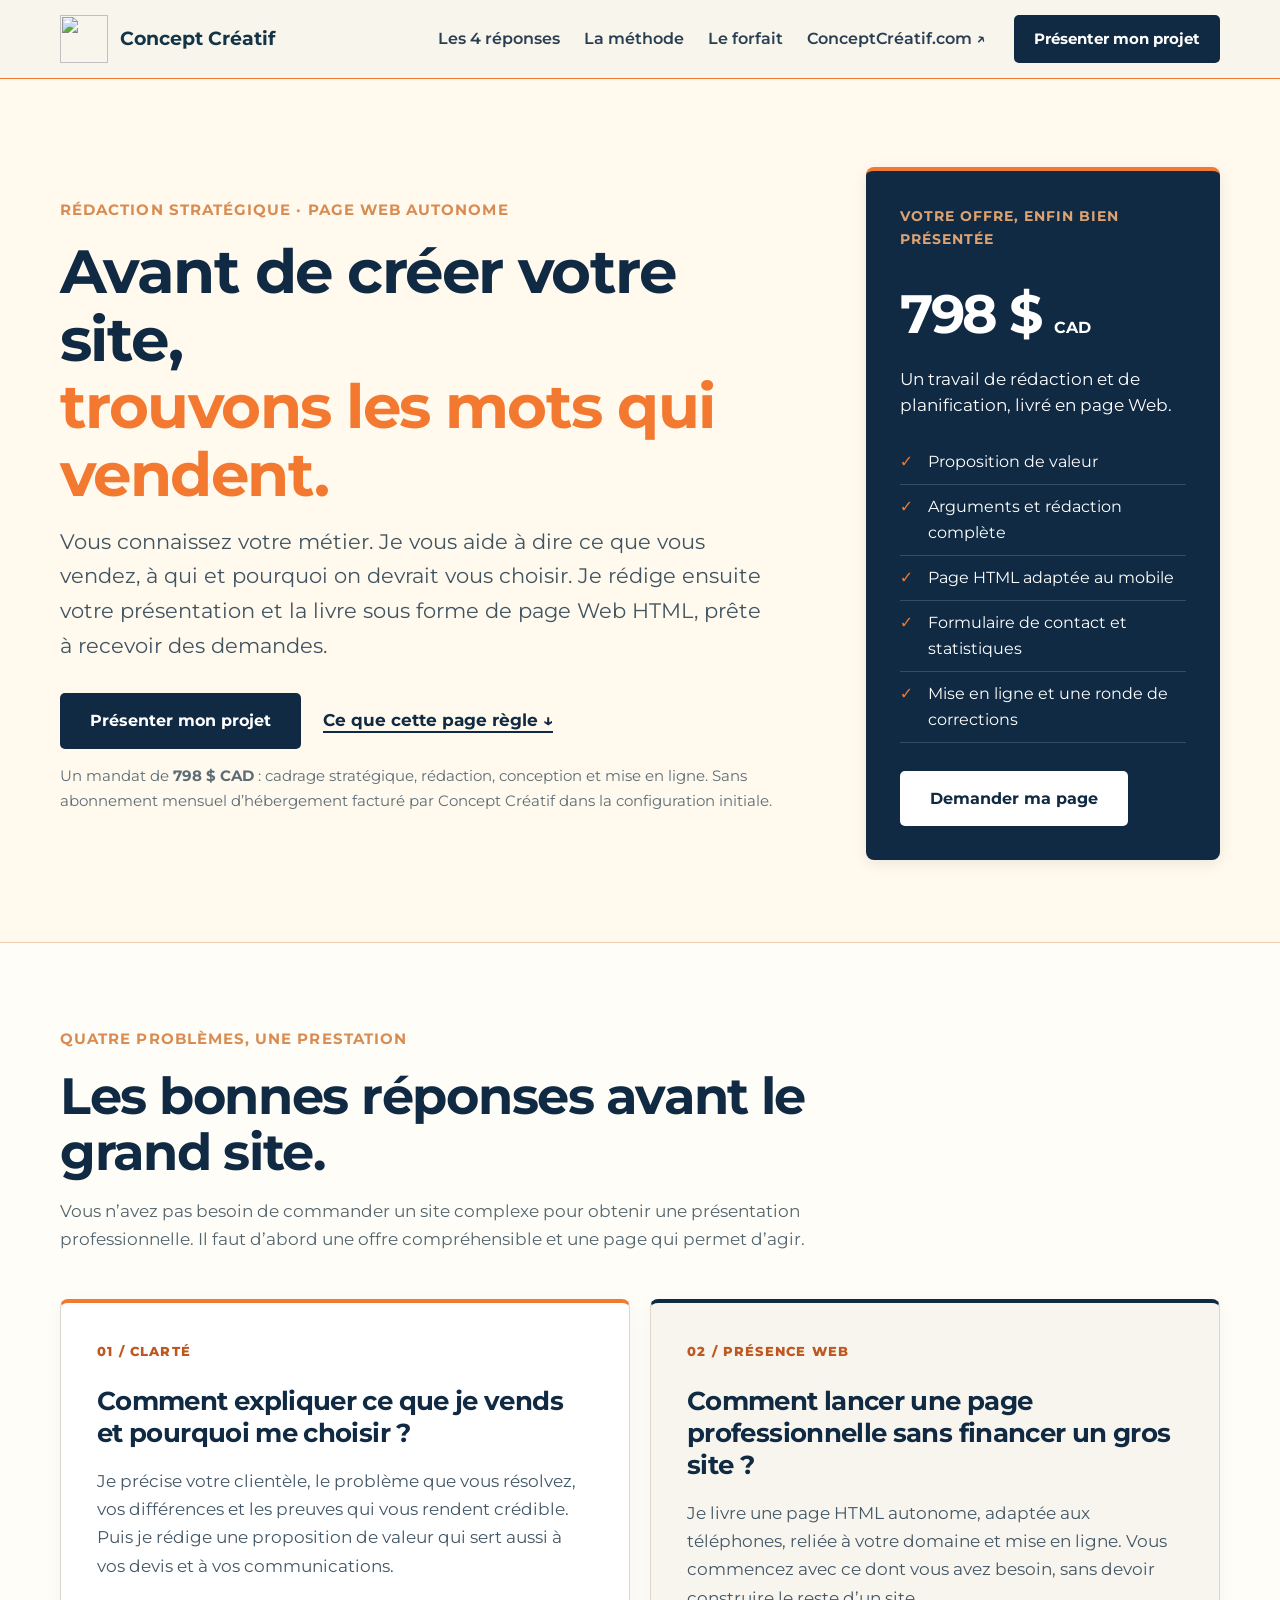
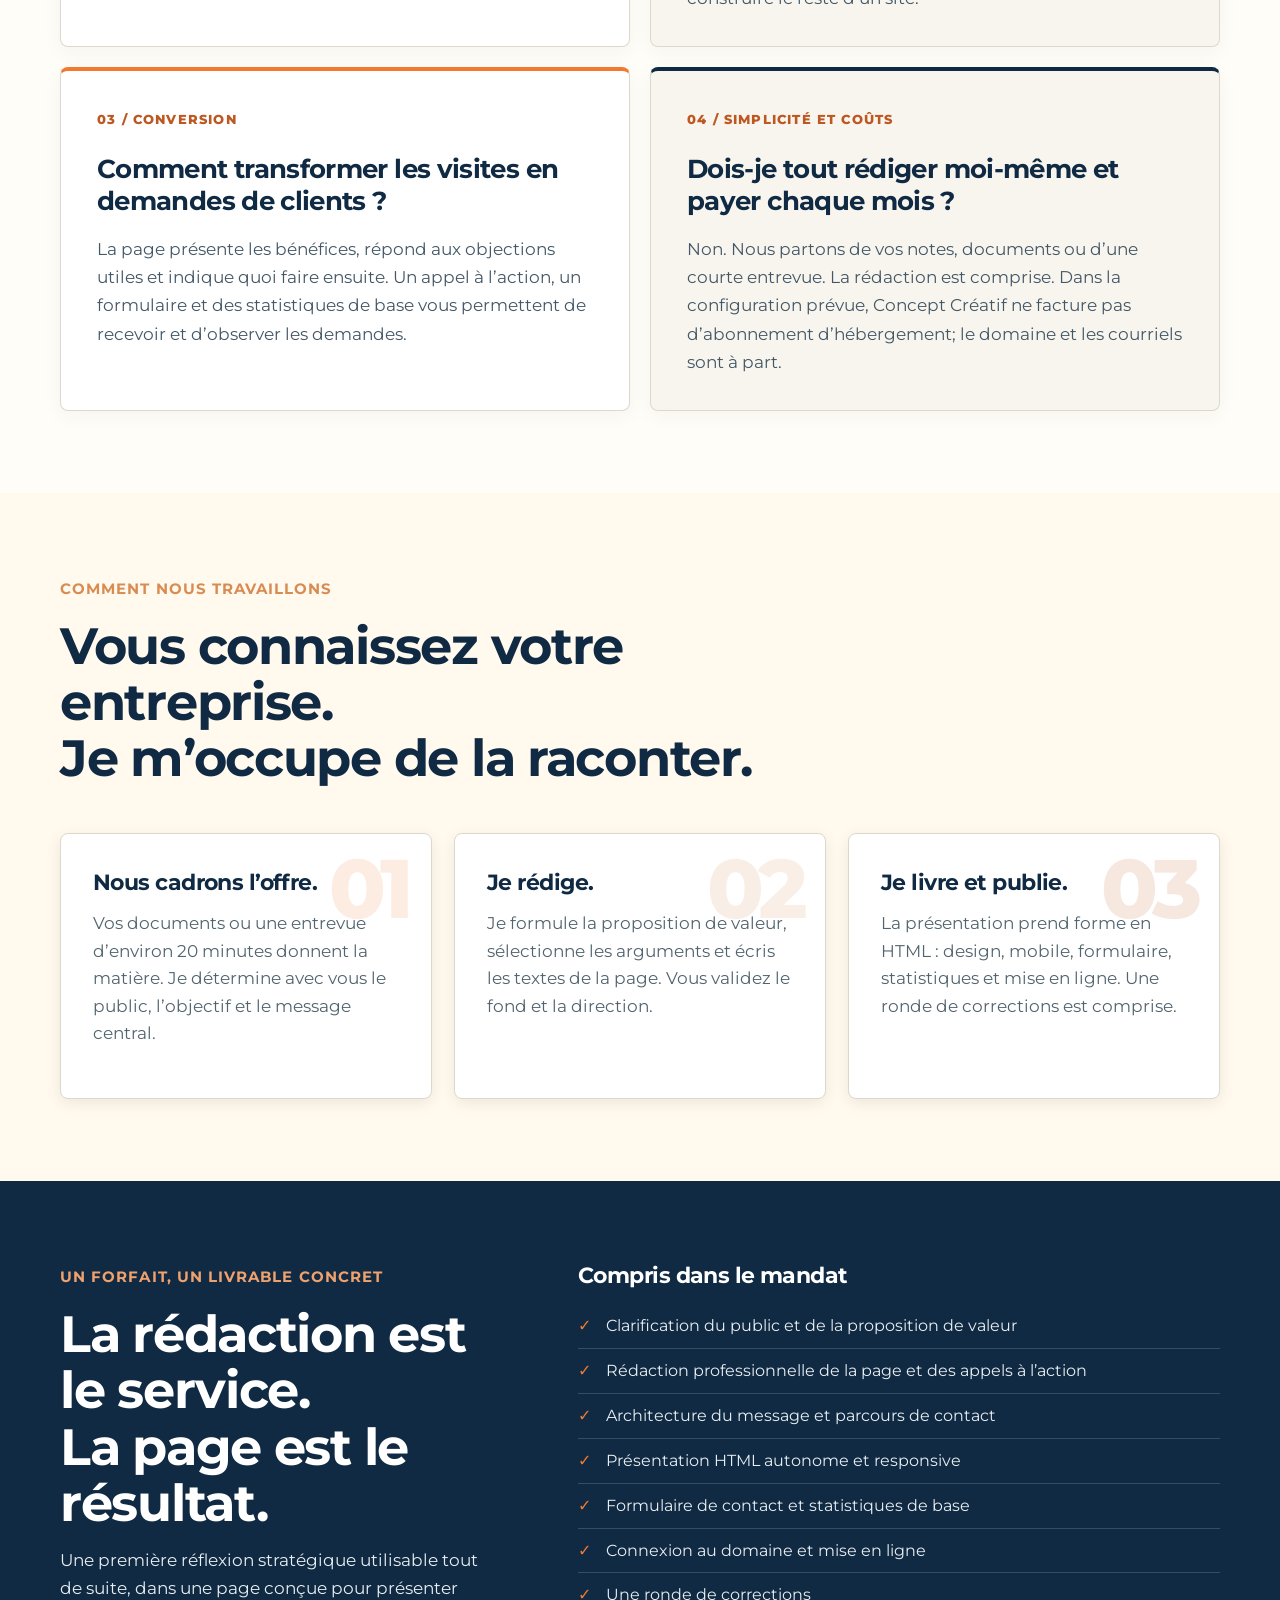
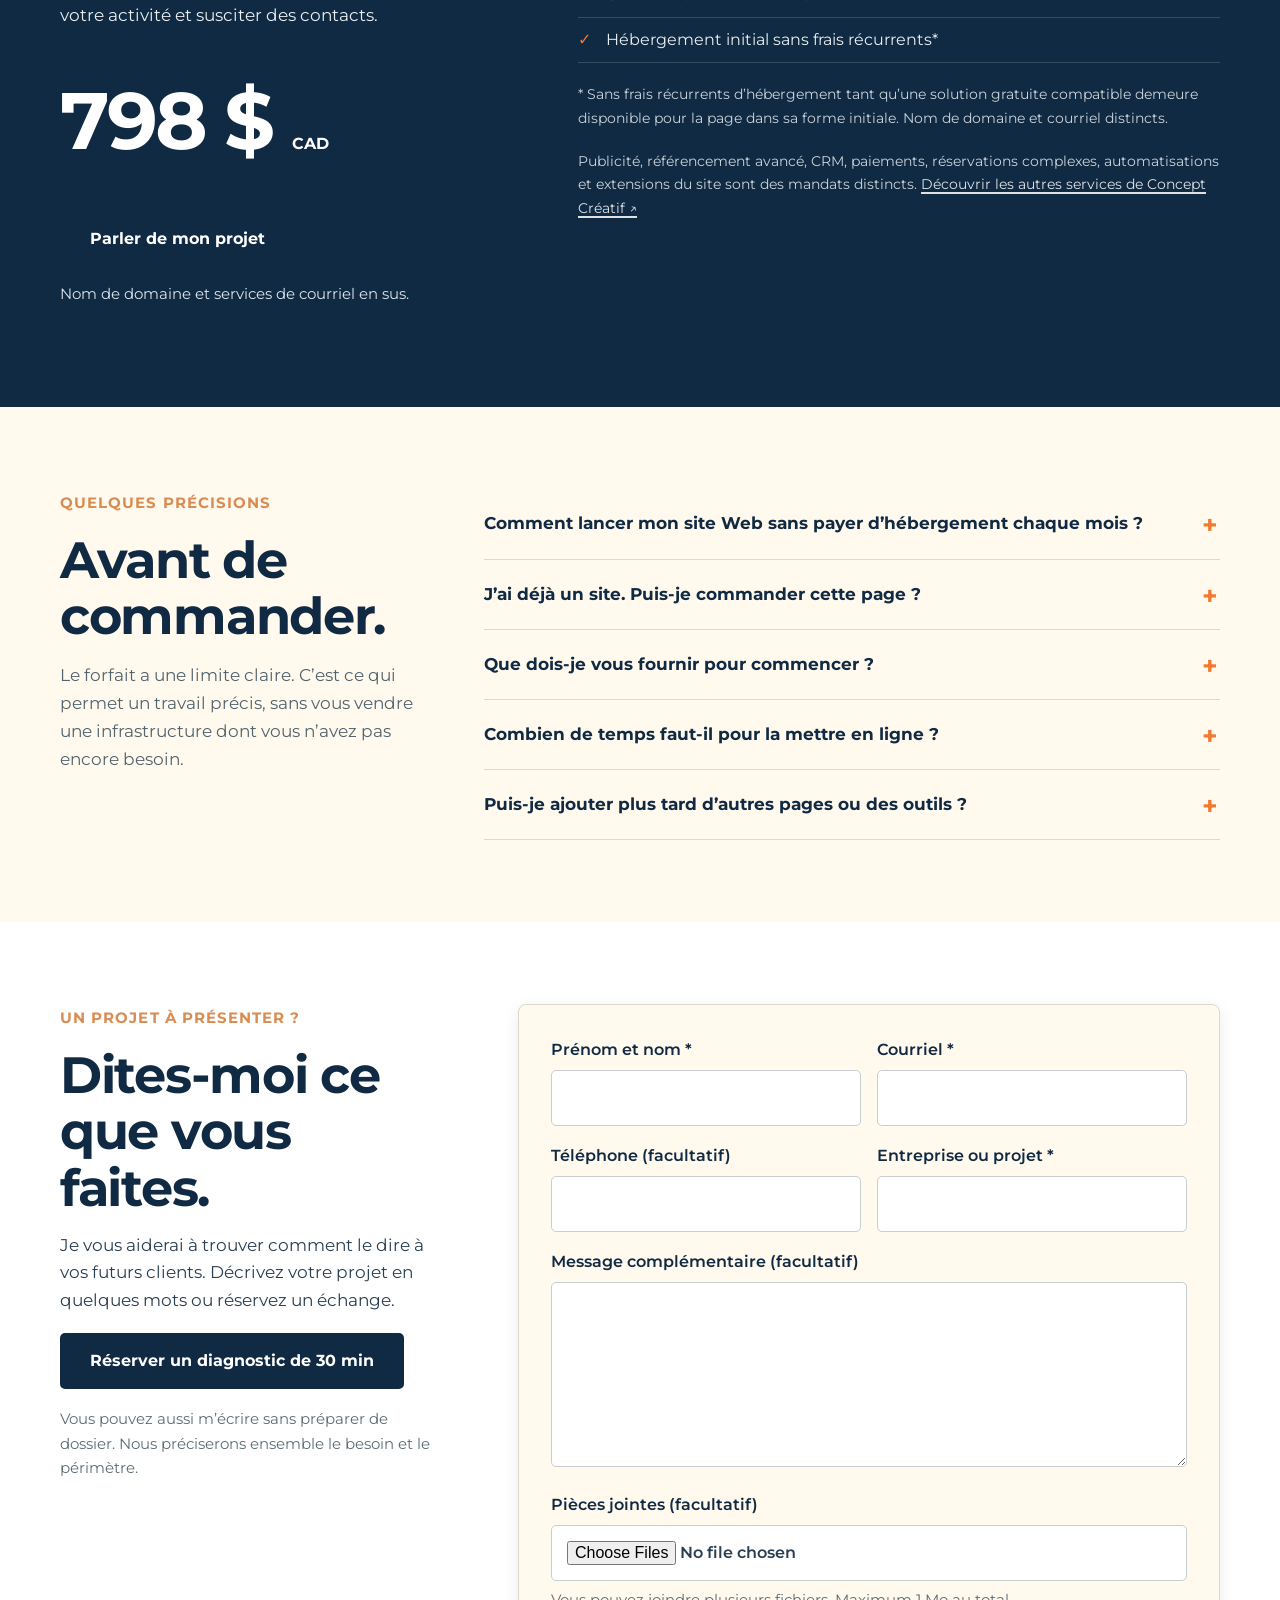
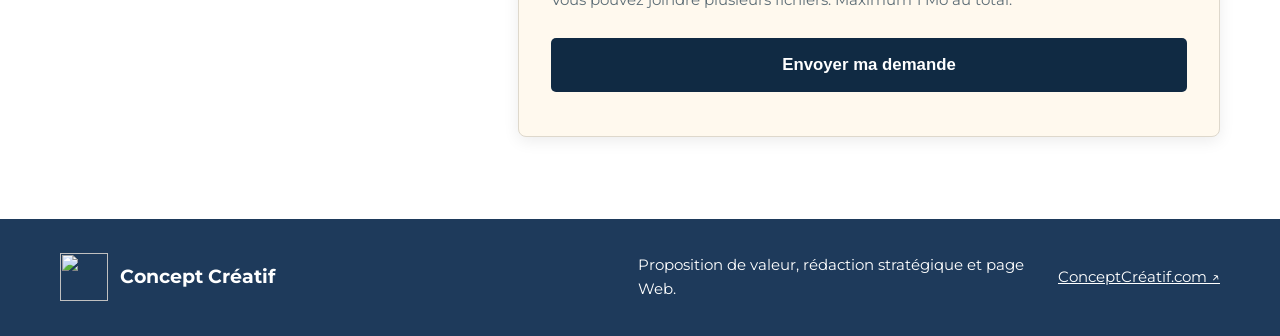
==== index.html @ 341b2278 "Ajouter FAQ démarrage : hébergement Web sans frais mensuels" ====
<!doctype html>
<html lang="fr">
<head>
  <meta charset="utf-8">
  <meta name="viewport" content="width=device-width, initial-scale=1">
  <link rel="icon" href="https://i0.wp.com/conceptcreatif.com/wp-content/uploads/2026/09/concept-creatif-logo-dialogue-2026-1.webp?resize=64%2C64&ssl=1" type="image/webp">
  <link rel="apple-touch-icon" href="https://i0.wp.com/conceptcreatif.com/wp-content/uploads/2026/09/concept-creatif-logo-dialogue-2026-1.webp?resize=180%2C180&ssl=1">
  <meta name="theme-color" content="#203B4B">
  <title>Proposition de valeur et page Web stratégique | Concept Créatif</title>
  <meta name="description" content="Clarifiez votre proposition de valeur, faites rédiger vos arguments et recevez une page Web HTML autonome qui présente votre offre et recueille les demandes. Rédaction stratégique et réalisation incluses pour 798 $ CAD.">
  <link rel="preconnect" href="https://fonts.googleapis.com">
  <link rel="preconnect" href="https://fonts.gstatic.com" crossorigin>
  <link href="https://fonts.googleapis.com/css2?family=Montserrat:wght@400;500;600;700;800&display=swap" rel="stylesheet">
  <link rel="stylesheet" href="styles.css?v=20261008-4q">
  <script defer src="https://cloud.umami.is/script.js" data-website-id="819c2a18-0ef5-41dd-aaf0-baea105ebce5"></script>
</head>
<body>
  <a class="skip-link" href="#contenu">Aller au contenu</a>

  <header class="site-header">
    <div class="wrap nav">
      <a class="brand" href="#contenu" aria-label="Concept Créatif">
        <img src="https://i0.wp.com/conceptcreatif.com/wp-content/uploads/2026/09/concept-creatif-logo-dialogue-2026-1.webp?w=300&ssl=1" alt="">
        <span class="brand-name">Concept Créatif</span>
      </a>
      <nav aria-label="Navigation principale">
        <a href="#reponses">Les 4 réponses</a>
        <a href="#processus">La méthode</a>
        <a href="#conditions">Le forfait</a>
        <a href="https://conceptcreatif.com/" target="_blank" rel="noopener">ConceptCréatif.com ↗</a>
      </nav>
      <a class="button button-small" href="#demande">Présenter mon projet</a>
    </div>
  </header>

  
<main id="contenu">
  <section class="hero">
    <div class="wrap hero-grid">
      <div>
        <span class="eyebrow">Rédaction stratégique · Page Web autonome</span>
        <h1>Avant de créer votre site,<br><em>trouvons les mots qui vendent.</em></h1>
        <p class="lead">Vous connaissez votre métier. Je vous aide à dire ce que vous vendez, à qui et pourquoi on devrait vous choisir. Je rédige ensuite votre présentation et la livre sous forme de page Web HTML, prête à recevoir des demandes.</p>
        <div class="hero-actions">
          <a class="button" href="#demande">Présenter mon projet</a>
          <a class="text-link" href="#reponses">Ce que cette page règle ↓</a>
        </div>
        <p class="micro">Un mandat de <strong>798 $ CAD</strong> : cadrage stratégique, rédaction, conception et mise en ligne. Sans abonnement mensuel d’hébergement facturé par Concept Créatif dans la configuration initiale.</p>
      </div>
      <aside class="pricing-card" aria-label="Offre en bref">
        <span class="pricing-kicker">Votre offre, enfin bien présentée</span>
        <div class="price">798 $ <small>CAD</small></div>
        <p>Un travail de rédaction et de planification, livré en page Web.</p>
        <ul class="check-list compact">
          <li>Proposition de valeur</li>
          <li>Arguments et rédaction complète</li>
          <li>Page HTML adaptée au mobile</li>
          <li>Formulaire de contact et statistiques</li>
          <li>Mise en ligne et une ronde de corrections</li>
        </ul>
        <a class="button button-light" href="#demande">Demander ma page</a>
      </aside>
    </div>
  </section>

  <section class="section response-section" id="reponses">
    <div class="wrap">
      <div class="section-intro">
        <span class="eyebrow">Quatre problèmes, une prestation</span>
        <h2>Les bonnes réponses avant le grand site.</h2>
        <p>Vous n’avez pas besoin de commander un site complexe pour obtenir une présentation professionnelle. Il faut d’abord une offre compréhensible et une page qui permet d’agir.</p>
      </div>
      <div class="response-grid">
        <article class="response-card">
          <span class="response-number">01 / Clarté</span>
          <h3>Comment expliquer ce que je vends et pourquoi me choisir&nbsp;?</h3>
          <p>Je précise votre clientèle, le problème que vous résolvez, vos différences et les preuves qui vous rendent crédible. Puis je rédige une proposition de valeur qui sert aussi à vos devis et à vos communications.</p>
        </article>
        <article class="response-card">
          <span class="response-number">02 / Présence Web</span>
          <h3>Comment lancer une page professionnelle sans financer un gros site&nbsp;?</h3>
          <p>Je livre une page HTML autonome, adaptée aux téléphones, reliée à votre domaine et mise en ligne. Vous commencez avec ce dont vous avez besoin, sans devoir construire le reste d’un site.</p>
        </article>
        <article class="response-card">
          <span class="response-number">03 / Conversion</span>
          <h3>Comment transformer les visites en demandes de clients&nbsp;?</h3>
          <p>La page présente les bénéfices, répond aux objections utiles et indique quoi faire ensuite. Un appel à l’action, un formulaire et des statistiques de base vous permettent de recevoir et d’observer les demandes.</p>
        </article>
        <article class="response-card">
          <span class="response-number">04 / Simplicité et coûts</span>
          <h3>Dois-je tout rédiger moi-même et payer chaque mois&nbsp;?</h3>
          <p>Non. Nous partons de vos notes, documents ou d’une courte entrevue. La rédaction est comprise. Dans la configuration prévue, Concept Créatif ne facture pas d’abonnement d’hébergement; le domaine et les courriels sont à part.</p>
        </article>
      </div>
    </div>
  </section>

  <section class="section tint" id="processus">
    <div class="wrap">
      <div class="section-intro">
        <span class="eyebrow">Comment nous travaillons</span>
        <h2>Vous connaissez votre entreprise.<br>Je m’occupe de la raconter.</h2>
      </div>
      <div class="three cards process">
        <article class="card"><span class="number" aria-hidden="true">01</span><h3>Nous cadrons l’offre.</h3><p>Vos documents ou une entrevue d’environ 20 minutes donnent la matière. Je détermine avec vous le public, l’objectif et le message central.</p></article>
        <article class="card"><span class="number" aria-hidden="true">02</span><h3>Je rédige.</h3><p>Je formule la proposition de valeur, sélectionne les arguments et écris les textes de la page. Vous validez le fond et la direction.</p></article>
        <article class="card"><span class="number" aria-hidden="true">03</span><h3>Je livre et publie.</h3><p>La présentation prend forme en HTML : design, mobile, formulaire, statistiques et mise en ligne. Une ronde de corrections est comprise.</p></article>
      </div>
    </div>
  </section>

  <section class="section dark" id="conditions">
    <div class="wrap pricing-grid">
      <div>
        <span class="eyebrow eyebrow-light">Un forfait, un livrable concret</span>
        <h2>La rédaction est le service.<br>La page est le résultat.</h2>
        <p>Une première réflexion stratégique utilisable tout de suite, dans une page conçue pour présenter votre activité et susciter des contacts.</p>
        <div class="price price-large">798 $ <small>CAD</small></div>
        <a class="button" href="#demande">Parler de mon projet</a>
        <p class="micro">Nom de domaine et services de courriel en sus.</p>
      </div>
      <div>
        <h3>Compris dans le mandat</h3>
        <ul class="check-list">
          <li>Clarification du public et de la proposition de valeur</li>
          <li>Rédaction professionnelle de la page et des appels à l’action</li>
          <li>Architecture du message et parcours de contact</li>
          <li>Présentation HTML autonome et responsive</li>
          <li>Formulaire de contact et statistiques de base</li>
          <li>Connexion au domaine et mise en ligne</li>
          <li>Une ronde de corrections</li>
          <li>Hébergement initial sans frais récurrents*</li>
        </ul>
        <p class="legal">* Sans frais récurrents d’hébergement tant qu’une solution gratuite compatible demeure disponible pour la page dans sa forme initiale. Nom de domaine et courriel distincts.</p>
        <p class="legal">Publicité, référencement avancé, CRM, paiements, réservations complexes, automatisations et extensions du site sont des mandats distincts. <a href="https://conceptcreatif.com/" target="_blank" rel="noopener">Découvrir les autres services de Concept Créatif ↗</a></p>
      </div>
    </div>
  </section>

  <section class="section tint" id="questions">
    <div class="wrap faq-wrap">
      <div class="section-intro">
        <span class="eyebrow">Quelques précisions</span>
        <h2>Avant de commander.</h2>
        <p>Le forfait a une limite claire. C’est ce qui permet un travail précis, sans vous vendre une infrastructure dont vous n’avez pas encore besoin.</p>
      </div>
      <div class="faq">
        <details><summary>Comment lancer mon site Web sans payer d’hébergement chaque mois&nbsp;?</summary><p>Pour présenter une entreprise en démarrage, une page HTML autonome peut être hébergée sur une solution gratuite compatible. Concept Créatif prend en charge la clarification de votre offre, la rédaction, le design et la mise en ligne : cette prestation est payante. Dans la configuration initiale, nous ne facturons pas d’abonnement mensuel d’hébergement; le nom de domaine et les courriels restent à votre charge.</p></details>
        <details><summary>J’ai déjà un site. Puis-je commander cette page&nbsp;?</summary><p>Oui. Elle peut présenter un nouveau service, une campagne ou une offre précise, sans refaire votre site existant.</p></details>
        <details><summary>Que dois-je vous fournir pour commencer&nbsp;?</summary><p>Vos coordonnées, le nom de votre entreprise et ce que vous souhaitez vendre. Vos documents sont utiles, mais une entrevue peut suffire à recueillir la matière initiale.</p></details>
        <details><summary>Combien de temps faut-il pour la mettre en ligne&nbsp;?</summary><p>La livraison est rapide pour un mandat simple. Le délai dépend du contenu à préciser, de votre validation et de l’accès au domaine. Nous convenons de la date avant de commencer.</p></details>
        <details><summary>Puis-je ajouter plus tard d’autres pages ou des outils&nbsp;?</summary><p>Oui. Cette page peut demeurer autonome. Des ajouts — autres pages, publicité, CRM ou automatisations — peuvent faire l’objet d’un mandat distinct avec <a href="https://conceptcreatif.com/">Concept Créatif</a>.</p></details>
      </div>
    </div>
  </section>

  <section class="section form-section" id="demande">
    <div class="wrap form-grid">
      <div>
        <span class="eyebrow">Un projet à présenter&nbsp;?</span>
        <h2>Dites-moi ce que vous faites.</h2>
        <p>Je vous aiderai à trouver comment le dire à vos futurs clients. Décrivez votre projet en quelques mots ou réservez un échange.</p>
        <p><a class="button" href="https://calendar.app.google/UPc4zKLKa2KRVoqQ9" target="_blank" rel="noopener">Réserver un diagnostic de 30 min</a></p>
        <p class="form-aside">Vous pouvez aussi m’écrire sans préparer de dossier. Nous préciserons ensemble le besoin et le périmètre.</p>
      </div>
      <form id="contact-form" method="post" action="https://formsubmit.co/ajax/fa6316a3383c20ba770da12dc687b753" enctype="multipart/form-data">
          <input type="hidden" name="_subject" value="Nouvelle demande — Rédaction stratégique et page Web">
          <input type="hidden" name="_template" value="table">
          <input type="hidden" name="_url" value="https://win.conceptcreatif.com/">
          <div class="honeypot" aria-hidden="true">
            <label>Site Web <input type="text" name="_honey" tabindex="-1" autocomplete="off"></label>
          </div>
          <div class="field-row">
            <label>Prénom et nom *<input name="name" type="text" required autocomplete="name"></label>
            <label>Courriel *<input name="email" type="email" required autocomplete="email"></label>
          </div>
          <div class="field-row">
            <label>Téléphone <span aria-hidden="true">(facultatif)</span><input name="phone" type="tel" autocomplete="tel"></label>
            <label>Entreprise ou projet *<input name="company" type="text" required autocomplete="organization"></label>
          </div>
          <label>Message complémentaire <span aria-hidden="true">(facultatif)</span>
            <textarea name="message" rows="6"></textarea>
          </label>
          <label>Pièces jointes <span aria-hidden="true">(facultatif)</span>
            <input name="attachment" type="file" multiple>
            <small class="file-note">Vous pouvez joindre plusieurs fichiers. Maximum 1 Mo au total.</small>
          </label>
          <button class="button submit" type="submit">Envoyer ma demande</button>
          <p class="form-status" id="form-status" role="status" aria-live="polite"></p>
        </form>
    </div>
  </section>
</main>

  <footer class="site-footer">
    <div class="wrap footer-grid">
      <div class="brand footer-brand" aria-label="Concept Créatif">
        <img src="https://i0.wp.com/conceptcreatif.com/wp-content/uploads/2026/09/concept-creatif-logo-dialogue-2026-1.webp?w=300&ssl=1" alt="">
        <span class="brand-name">Concept Créatif</span>
      </div>
      <p>Proposition de valeur, rédaction stratégique et page Web.</p>
      <p><a href="https://conceptcreatif.com/" target="_blank" rel="noopener">ConceptCréatif.com ↗</a></p>
    </div>
  </footer>

  <script src="script.js"></script>
</body>
</html>
---- styles.css ----
:root{
  --bg:#F8F5ED;
  --paper:#fffdf7;
  --navy:#2A3E52;
  --navy-2:#1A2332;
  --logo-navy:#143447;
  --accent:#DF743B;
  --accent-2:#D98C52;
  --accent-deep:#B85A22;
  --card-beige:#EFE8D7;
  --text:#2A3E52;
  --muted:#5D6D76;
  --line:#DED8CC;
  --white:#fff;
  --radius:8px;
  --shadow:0 4px 16px rgba(0,0,0,.08);
  --max:1160px
}
*{box-sizing:border-box}
html{scroll-behavior:smooth}
body{margin:0;font-family:Montserrat,system-ui,-apple-system,BlinkMacSystemFont,"Segoe UI",sans-serif;font-size:17px;color:var(--text);background:var(--paper);line-height:1.62}
img{max-width:100%;display:block}
a{color:inherit}
h1,h2,h3{color:var(--navy);line-height:1.1;letter-spacing:-.025em;margin:0 0 1rem}
h1{font-size:clamp(3.1rem,5.2vw,4.25rem);font-weight:700}
h1 em{color:var(--accent);font-style:normal}
h2{font-size:clamp(2.5rem,4vw,3.2rem);font-weight:700}
h3{font-size:1.4rem;font-weight:700}
p{margin:0 0 1.15rem}
.wrap{width:min(var(--max),calc(100% - 40px));margin:auto}
.skip-link{position:absolute;left:-9999px}
.skip-link:focus{left:16px;top:16px;z-index:99;background:#fff;padding:10px 14px}

.site-header{position:sticky;top:0;z-index:20;background:rgba(248,245,237,.96);backdrop-filter:blur(12px);border-bottom:1px solid var(--accent)}
.nav{min-height:78px;display:flex;align-items:center;gap:28px}
.brand{display:flex;align-items:center;gap:12px;text-decoration:none;font-weight:700;color:var(--logo-navy)}
.brand img{width:48px;height:48px;object-fit:contain;flex:0 0 48px}
.brand-name{display:inline-block;font-size:1.18rem;font-weight:700;line-height:1;white-space:nowrap}
.nav nav{display:flex;gap:24px;margin-left:auto}
.nav nav a{text-decoration:none;font-weight:600;font-size:1rem}
.nav nav a:hover{color:var(--accent)}

.button{display:inline-flex;align-items:center;justify-content:center;border:0;border-radius:5px;background:var(--navy);color:#fff;text-decoration:none;font-size:1rem;font-weight:700;padding:15px 30px;box-shadow:none;cursor:pointer;transition:.18s ease}
.button:hover{transform:translateY(-1px);background:#162f3d}
.button-small{padding:12px 20px;font-size:.95rem}
.button-light{background:#fff;color:var(--navy);box-shadow:none}
.button-light:hover{background:#f3f3f3}

.hero{background:var(--bg);padding:88px 0 82px;border-bottom:1px solid rgba(223,116,59,.35)}
.hero-grid{display:grid;grid-template-columns:1.35fr .65fr;gap:70px;align-items:center}
.lead{font-size:clamp(1.15rem,1.65vw,1.32rem);max-width:720px;color:#405461;margin:0 0 30px}
.eyebrow{display:inline-block;text-transform:uppercase;letter-spacing:.07em;font-size:.95rem;font-weight:700;color:var(--accent-2);margin-bottom:16px}
.micro{font-size:.95rem;color:var(--muted);margin-top:15px}
.pricing-card{background:var(--navy);color:#fff;border-radius:var(--radius);padding:34px;box-shadow:var(--shadow);border-top:4px solid var(--accent)}
.pricing-card .price,.pricing-card strong{color:#fff}
.pricing-card .pricing-kicker{color:#F3B078}
.pricing-kicker{display:block;text-transform:uppercase;letter-spacing:.07em;font-size:.9rem;font-weight:700;opacity:.9}
.price{font-size:3.4rem;font-weight:700;letter-spacing:-.04em;margin:18px 0 8px}
.price small{font-size:1rem;letter-spacing:0}

.section{padding:82px 0}
.tint{background:var(--bg)}
.section-intro{max-width:830px;margin-bottom:46px}
.section-intro>p{max-width:720px;font-size:1.08rem;color:#52646e}

.three{display:grid;grid-template-columns:repeat(3,1fr);gap:22px}
.card{position:relative;overflow:hidden;background:#fff;border:1px solid var(--line);border-radius:var(--radius);padding:36px 32px 32px;min-height:270px;box-shadow:var(--shadow)}
.number{position:absolute;top:20px;right:22px;display:block;color:var(--accent);font-weight:800;font-size:5.2rem;line-height:.82;letter-spacing:-.06em;opacity:.14;margin:0;pointer-events:none;user-select:none}
.card h3,.card p{position:relative;z-index:1}
.card h3{max-width:82%}
.card p{color:#52646e}
.conversion-flow{list-style:none;margin:42px 0 0;padding:0;display:grid;grid-template-columns:repeat(7,1fr);gap:1px;background:var(--line);border:1px solid var(--line);border-radius:var(--radius);overflow:hidden;counter-reset:flow}
.conversion-flow li{background:#fff;padding:20px 12px;text-align:center;font-size:.95rem;font-weight:600}

.split{display:grid;grid-template-columns:1fr 1fr;gap:70px;align-items:center}
.panel{background:var(--card-beige);border-radius:var(--radius);padding:34px;border:1px solid #E0D5C2;box-shadow:var(--shadow)}
.panel-kicker{font-weight:700;color:var(--accent-deep);display:block;margin-bottom:14px;font-size:1.1rem}
.chips{display:flex;flex-wrap:wrap;gap:10px;margin-top:26px}
.chips span{background:#fff;border:1px solid rgba(217,140,82,.55);padding:9px 13px;border-radius:5px;font-size:.95rem;font-weight:600}

.use-cases{display:grid;grid-template-columns:repeat(5,1fr);gap:14px}
.use-cases article{border-top:3px solid var(--accent);padding:24px 20px;background:#fff;border-radius:0 0 var(--radius) var(--radius);box-shadow:var(--shadow)}
.use-cases article:nth-child(2n){border-top-color:var(--accent-2)}
.use-cases article:nth-child(3n){border-top-color:var(--accent-deep)}
.use-cases h3{font-size:1.15rem}
.use-cases p{font-size:1rem;color:#52646e}
.process .card{background:#fff}

.dark{background:var(--navy-2);color:#e8eef1}
.dark h2,.dark h3,.dark .price,.dark strong{color:#fff}
.dark s{opacity:.7}
.eyebrow-light{color:#F0A26E}
.pricing-grid{display:grid;grid-template-columns:.8fr 1.2fr;gap:90px}
.price-large{font-size:5rem}
.check-list{list-style:none;padding:0;margin:0}
.check-list li{position:relative;padding:9px 0 9px 28px;border-bottom:1px solid rgba(255,255,255,.16);font-size:1rem}
.check-list li:before{content:"✓";position:absolute;left:0;color:var(--accent);font-weight:800}
.pricing-card .check-list li{border-color:rgba(255,255,255,.16)}
.compact{margin:22px 0 28px}
.compact li{font-size:1rem}
.legal{font-size:.9rem;opacity:.86;margin-top:20px}
.bar{background:linear-gradient(90deg,var(--accent-deep),var(--accent));color:#fff}
.bar-grid{display:grid;grid-template-columns:1fr 1fr;gap:30px;padding:25px 0}
.bar p{margin:0;font-size:1rem}
.bar strong{font-size:1.08rem}

.faq-wrap{display:grid;grid-template-columns:.65fr 1.35fr;gap:70px}
.faq details{border-bottom:1px solid #d4d9dc;padding:0}
.faq summary{cursor:pointer;list-style:none;font-size:1.05rem;font-weight:700;color:var(--navy);padding:21px 34px 21px 0;position:relative}
.faq summary::-webkit-details-marker{display:none}
.faq summary:after{content:"+";position:absolute;right:2px;top:15px;font-size:1.6rem;color:var(--accent)}
.faq details[open] summary:after{content:"–"}
.faq details p{padding:0 36px 20px 0;color:#52646e;font-size:1rem}

.form-section{background:#fff}
.form-grid{display:grid;grid-template-columns:.7fr 1.3fr;gap:80px}
form{background:var(--bg);border:1px solid var(--line);border-radius:var(--radius);padding:32px;box-shadow:var(--shadow)}
.field-row{display:grid;grid-template-columns:1fr 1fr;gap:16px}
label{display:block;font-size:1rem;font-weight:600;color:var(--navy);margin-bottom:17px}
input,select,textarea{width:100%;margin-top:7px;border:1px solid #c8ced2;background:#fff;border-radius:5px;padding:14px 15px;font:inherit;font-size:1rem;color:var(--text)}
input:focus,select:focus,textarea:focus{outline:2px solid rgba(223,116,59,.24);border-color:var(--accent)}
textarea{resize:vertical}
.file-note{display:block;margin-top:8px;font-size:.92rem;font-weight:400;color:var(--muted)}
.submit{width:100%;margin-top:8px;font-size:1.05rem;padding:17px 30px}
.honeypot{position:absolute!important;left:-10000px!important;width:1px!important;height:1px!important;overflow:hidden!important}
.form-status{margin:12px 0 0;font-size:.95rem;color:var(--muted)}

.site-footer{background:#1e3a5b;color:#fff;padding:34px 0}
.footer-grid{display:grid;grid-template-columns:1.4fr 1fr auto;gap:24px;align-items:center}
.footer-grid p{margin:0;font-size:.95rem}
.footer-grid a{color:#fff}
.footer-brand{color:#fff}
.footer-brand img{filter:none;opacity:1}
.footer-brand .brand-name{color:#fff}

@media (max-width:980px){
  .nav nav{display:none}
  .button-small{margin-left:auto}
  .hero-grid,.split,.pricing-grid,.faq-wrap,.form-grid{grid-template-columns:1fr;gap:40px}
  .three{grid-template-columns:1fr}
  .use-cases{grid-template-columns:repeat(2,1fr)}
  .conversion-flow{grid-template-columns:repeat(4,1fr)}
  .hero{padding-top:64px}
  .pricing-card{max-width:620px}
  .footer-grid{grid-template-columns:1fr 1fr}
}

@media (max-width:640px){
  body{font-size:17px}
  .wrap{width:min(100% - 28px,var(--max))}
  .site-header .brand{min-width:0;gap:9px}
  .site-header .brand img{display:block;width:40px;height:40px;flex-basis:40px}
  .site-header .brand-name{display:inline-block;font-size:1rem}
  .button-small{display:none}
  .hero,.section{padding:62px 0}
  h1{font-size:clamp(2.65rem,13vw,3.75rem)}
  h2{font-size:clamp(2.05rem,9.5vw,2.85rem)}
  .use-cases,.conversion-flow,.field-row,.bar-grid,.footer-grid{grid-template-columns:1fr}
  .conversion-flow li{text-align:left}
  .pricing-card,form{padding:24px}
  .card{padding:38px 24px 30px;min-height:250px}
  .number{top:14px;right:10px;font-size:6.4rem;line-height:.8;opacity:.20;letter-spacing:-.08em}
  .card h3{max-width:72%;padding-top:6px}
  .price-large{font-size:4rem}
  .eyebrow{font-size:.95rem}
  .pricing-kicker{font-size:.9rem}
  .micro,.legal,.chips span,.use-cases p,.compact li,label,.form-status,.file-note{font-size:1rem}
  .conversion-flow li{font-size:1rem}
  .faq summary{font-size:1.05rem}
  .faq details p{font-size:1rem}
  .site-footer{font-size:1rem}
}
@media (max-width:640px){
  .footer-brand{display:flex;align-items:center;gap:10px}
  .footer-brand img{display:block;width:42px;height:42px;flex-basis:42px}
  .footer-brand .brand-name{display:inline-block;font-size:1rem}
}

/* Palette Concept Créatif : accents différenciés */
.section-intro .eyebrow{color:var(--accent-2)}
.card:nth-child(3n+1) .number{color:var(--accent)}
.card:nth-child(3n+2) .number{color:var(--accent-2)}
.card:nth-child(3n) .number{color:var(--accent-deep)}
.conversion-flow{border-top:2px solid var(--accent)}
.faq details[open] summary{color:var(--accent-deep)}
.form-section h3{color:var(--accent-deep)}


/* Page revue : quatre questions d'acheteurs, hiérarchie éditoriale et conversion */
:root{
  --bg:#FFF9EE;
  --navy:#102A43;
  --navy-2:#102A43;
  --accent:#F2792F;
  --accent-deep:#BD5822;
}
.hero h1{max-width:790px;font-size:clamp(2.7rem,4.8vw,4.2rem)}
.hero .lead{max-width:710px;line-height:1.64}
.hero-actions{display:flex;align-items:center;gap:22px;flex-wrap:wrap}
.text-link{color:var(--navy);font-weight:700;text-decoration-thickness:2px;text-underline-offset:5px}
.text-link:hover{color:var(--accent-deep)}
.pricing-card p{font-size:1.08rem;line-height:1.52}
.response-section{background:var(--paper)}
.response-section .section-intro{max-width:900px}
.response-grid{display:grid;grid-template-columns:repeat(2,minmax(0,1fr));gap:20px}
.response-card{padding:38px 36px 34px;border:1px solid var(--line);border-top:4px solid var(--accent);border-radius:var(--radius);background:#fff;box-shadow:0 5px 20px rgba(16,42,67,.045)}
.response-card:nth-child(2n){border-top-color:var(--navy);background:#F8F5EE}
.response-number{display:block;font-size:.82rem;letter-spacing:.09em;text-transform:uppercase;font-weight:800;color:var(--accent-deep);margin-bottom:23px}
.response-card h3{font-size:clamp(1.35rem,2vw,1.75rem);line-height:1.25;margin-bottom:18px}
.response-card p{color:#435766;line-height:1.66;margin:0}
.section .section-intro p{max-width:760px}
.process .card{min-height:245px}
.process .card h3{max-width:90%}
.dark .micro{color:#DAE4EA}
.dark .legal a{color:#fff;text-decoration-thickness:2px;text-underline-offset:3px}
.dark .price-large{margin:26px 0}
.form-aside{font-size:.95rem;color:var(--muted);max-width:430px}
:target{scroll-margin-top:105px}
@media (max-width:800px){
  .response-grid{grid-template-columns:1fr}
  .response-card{padding:30px 27px}
}
@media (max-width:640px){
  .hero-actions{align-items:stretch;flex-direction:column;gap:16px}
  .hero-actions .button{width:100%}
  .response-card h3{font-size:1.4rem}
  .pricing-grid{gap:28px}
  .section-intro{margin-bottom:28px}
  .response-card{padding:29px 23px}
}
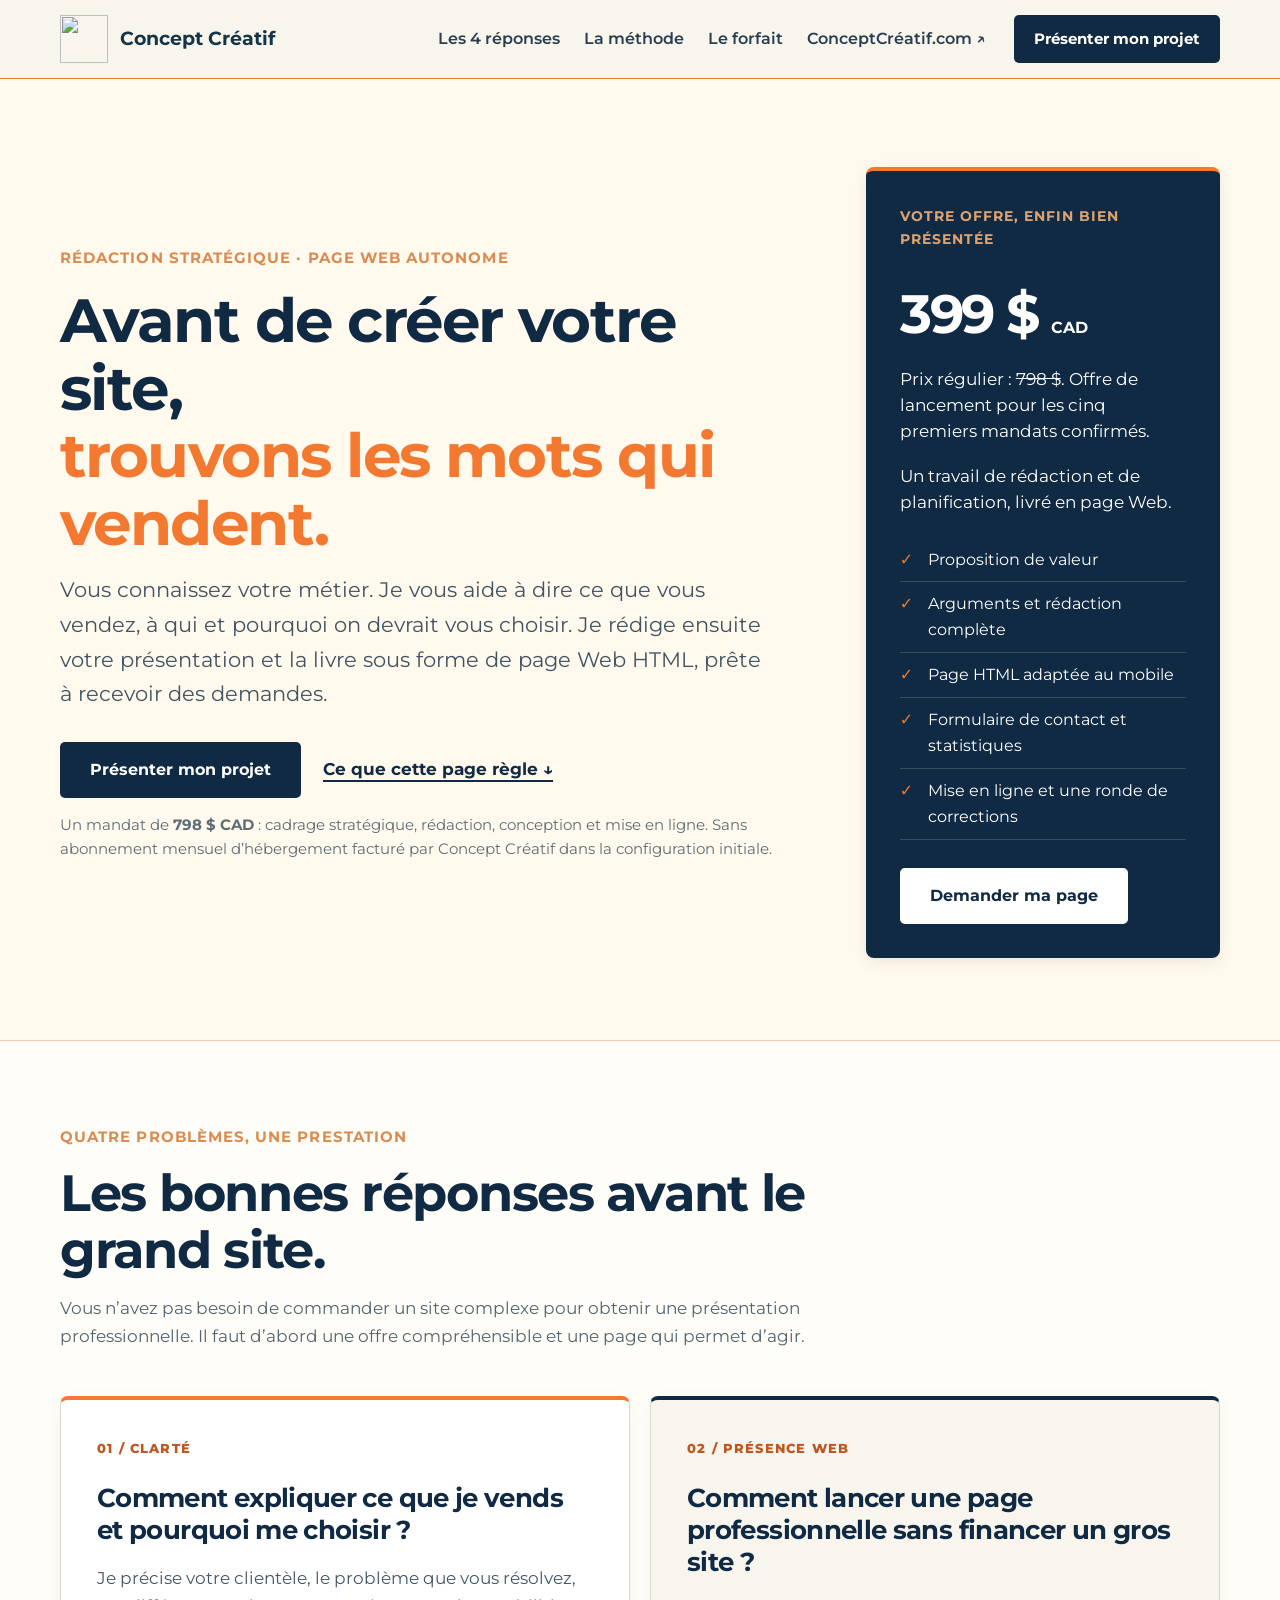
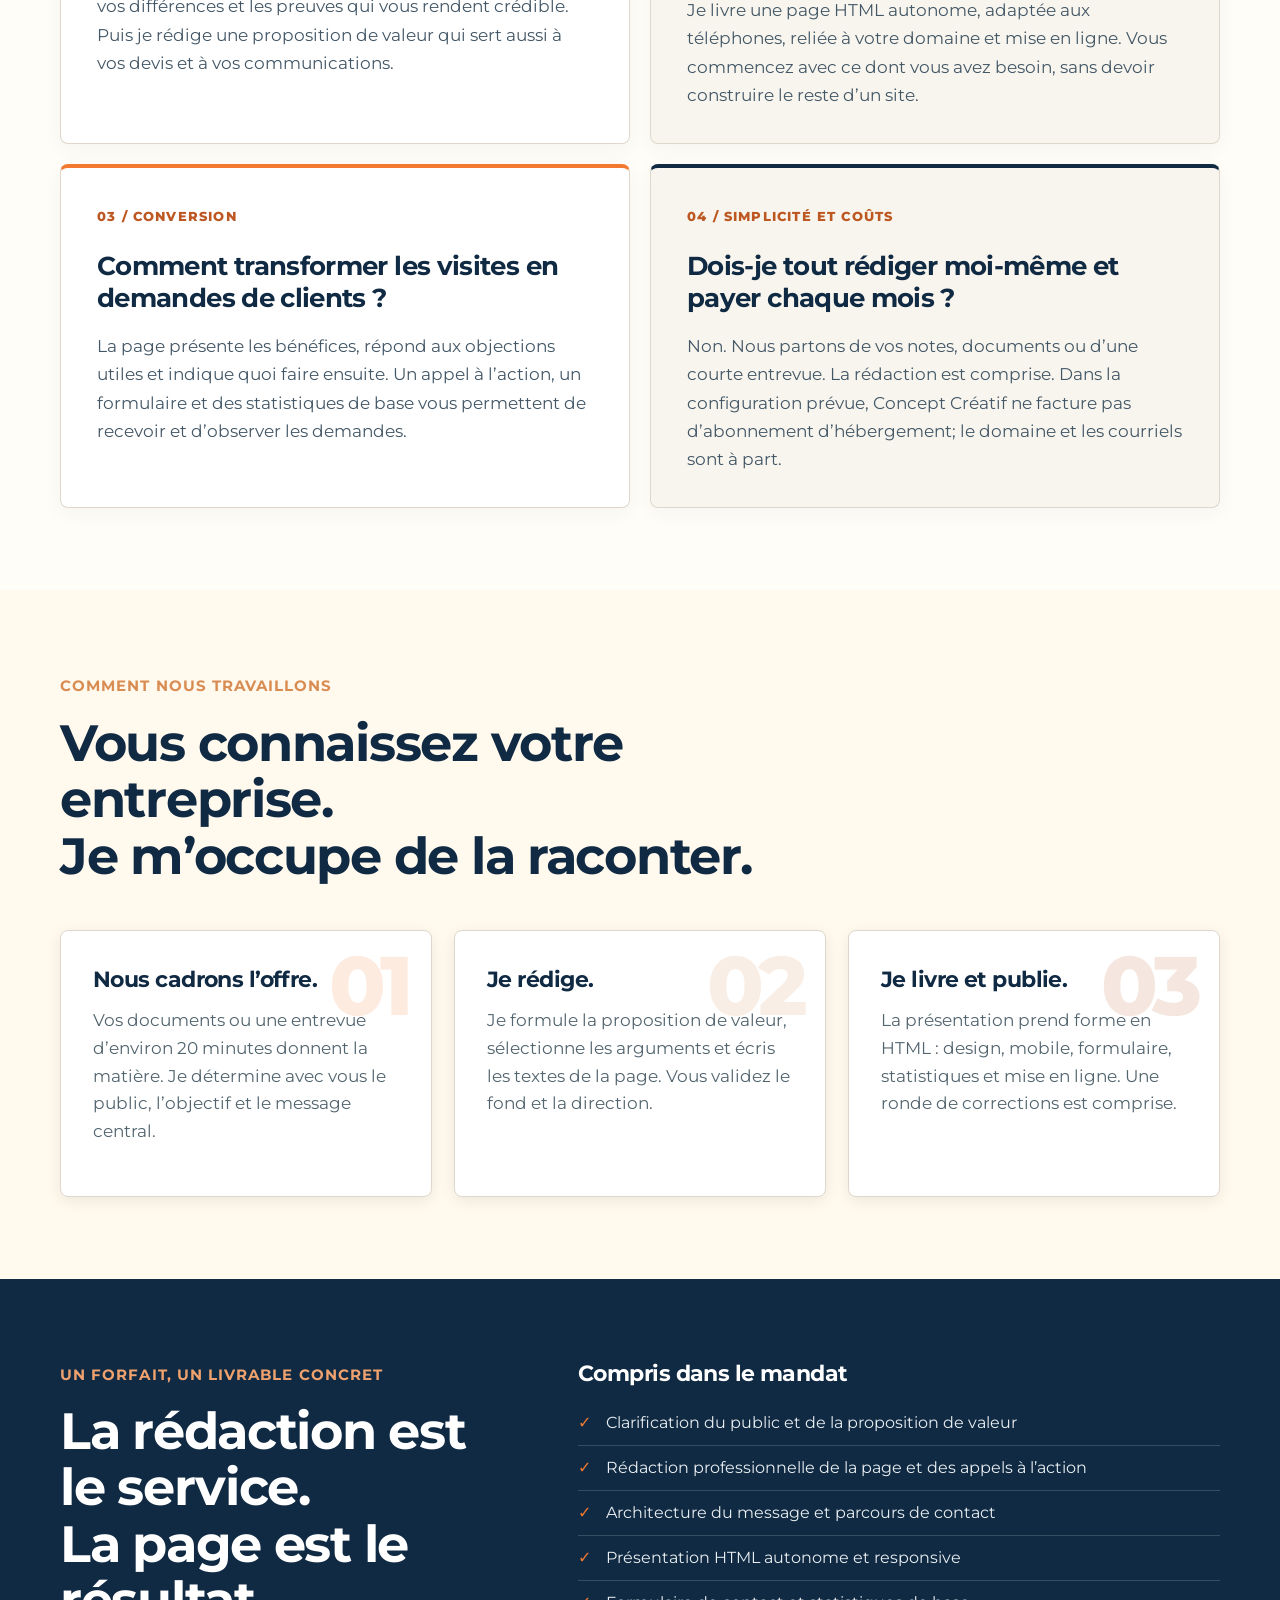
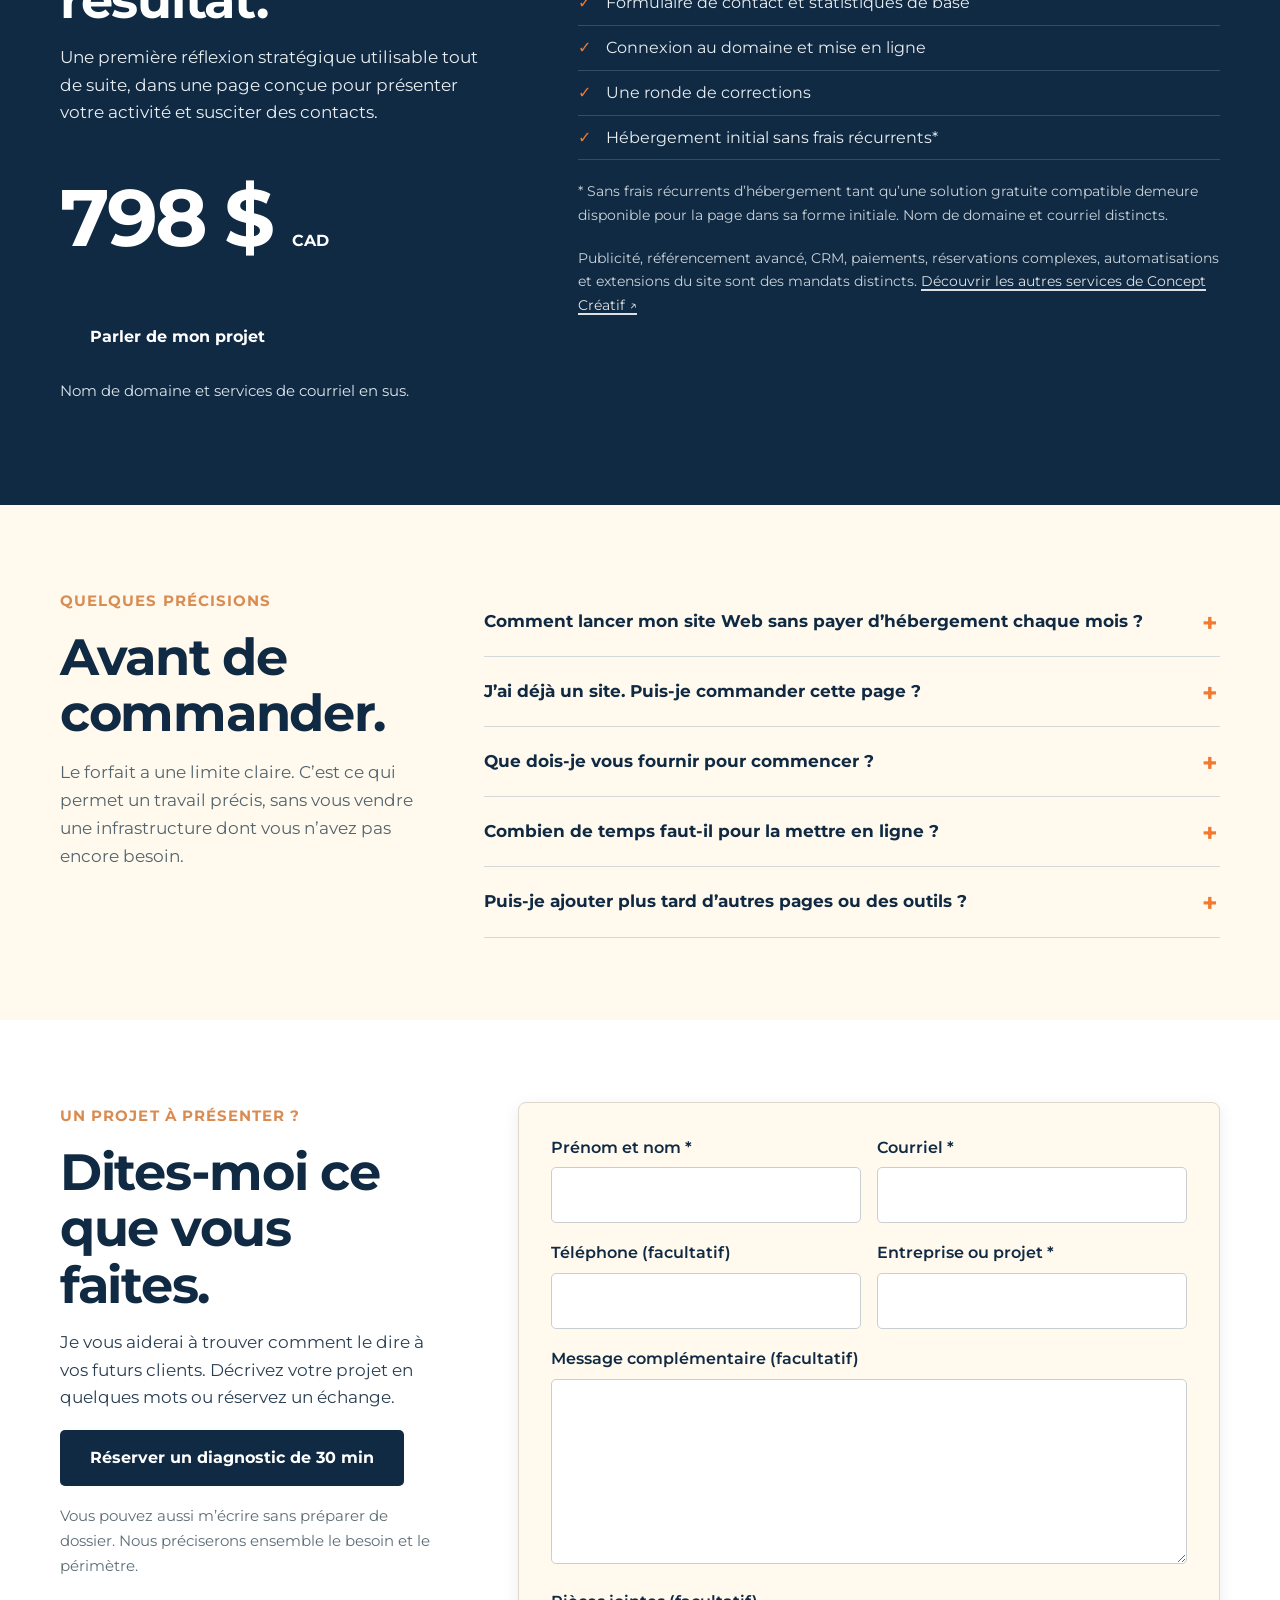
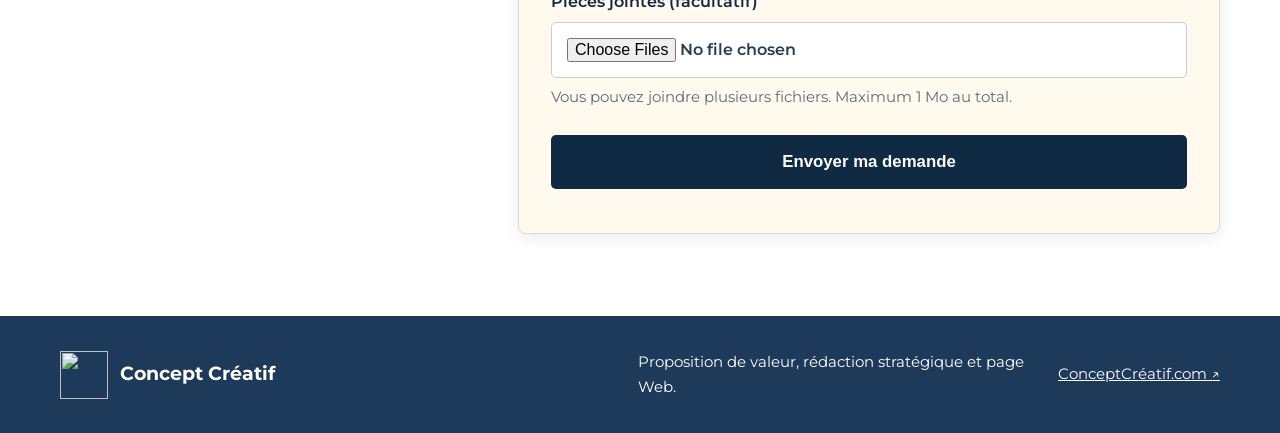
==== commit 2678f866: "Afficher le tarif de lancement dans le bloc de prix principal" ====
--- a/index.html
+++ b/index.html
@@ -49,7 +49,7 @@
       </div>
       <aside class="pricing-card" aria-label="Offre en bref">
         <span class="pricing-kicker">Votre offre, enfin bien présentée</span>
-        <div class="price">798 $ <small>CAD</small></div>
+        <div class="price">399 $ <small>CAD</small></div><p class="regular-price">Prix régulier : <del>798 $</del>. Offre de lancement pour les cinq premiers mandats confirmés.</p>
         <p>Un travail de rédaction et de planification, livré en page Web.</p>
         <ul class="check-list compact">
           <li>Proposition de valeur</li>
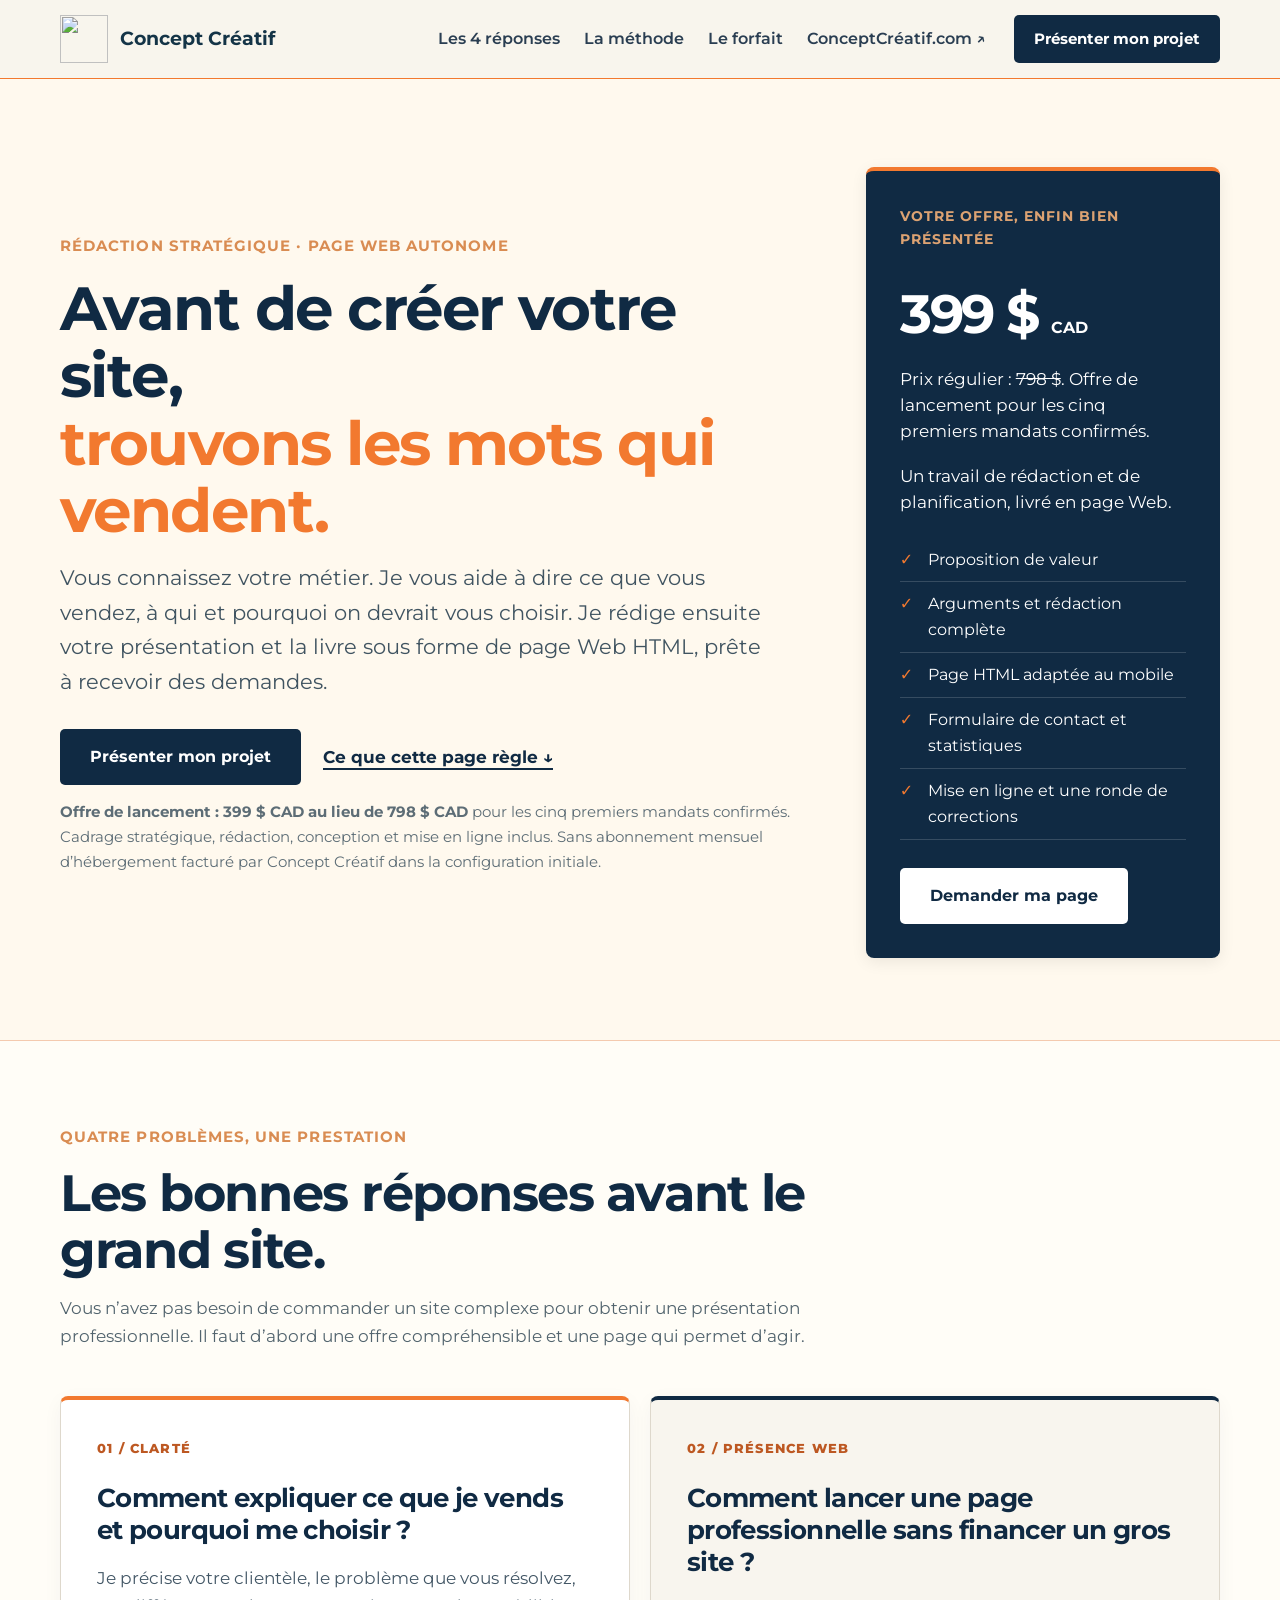
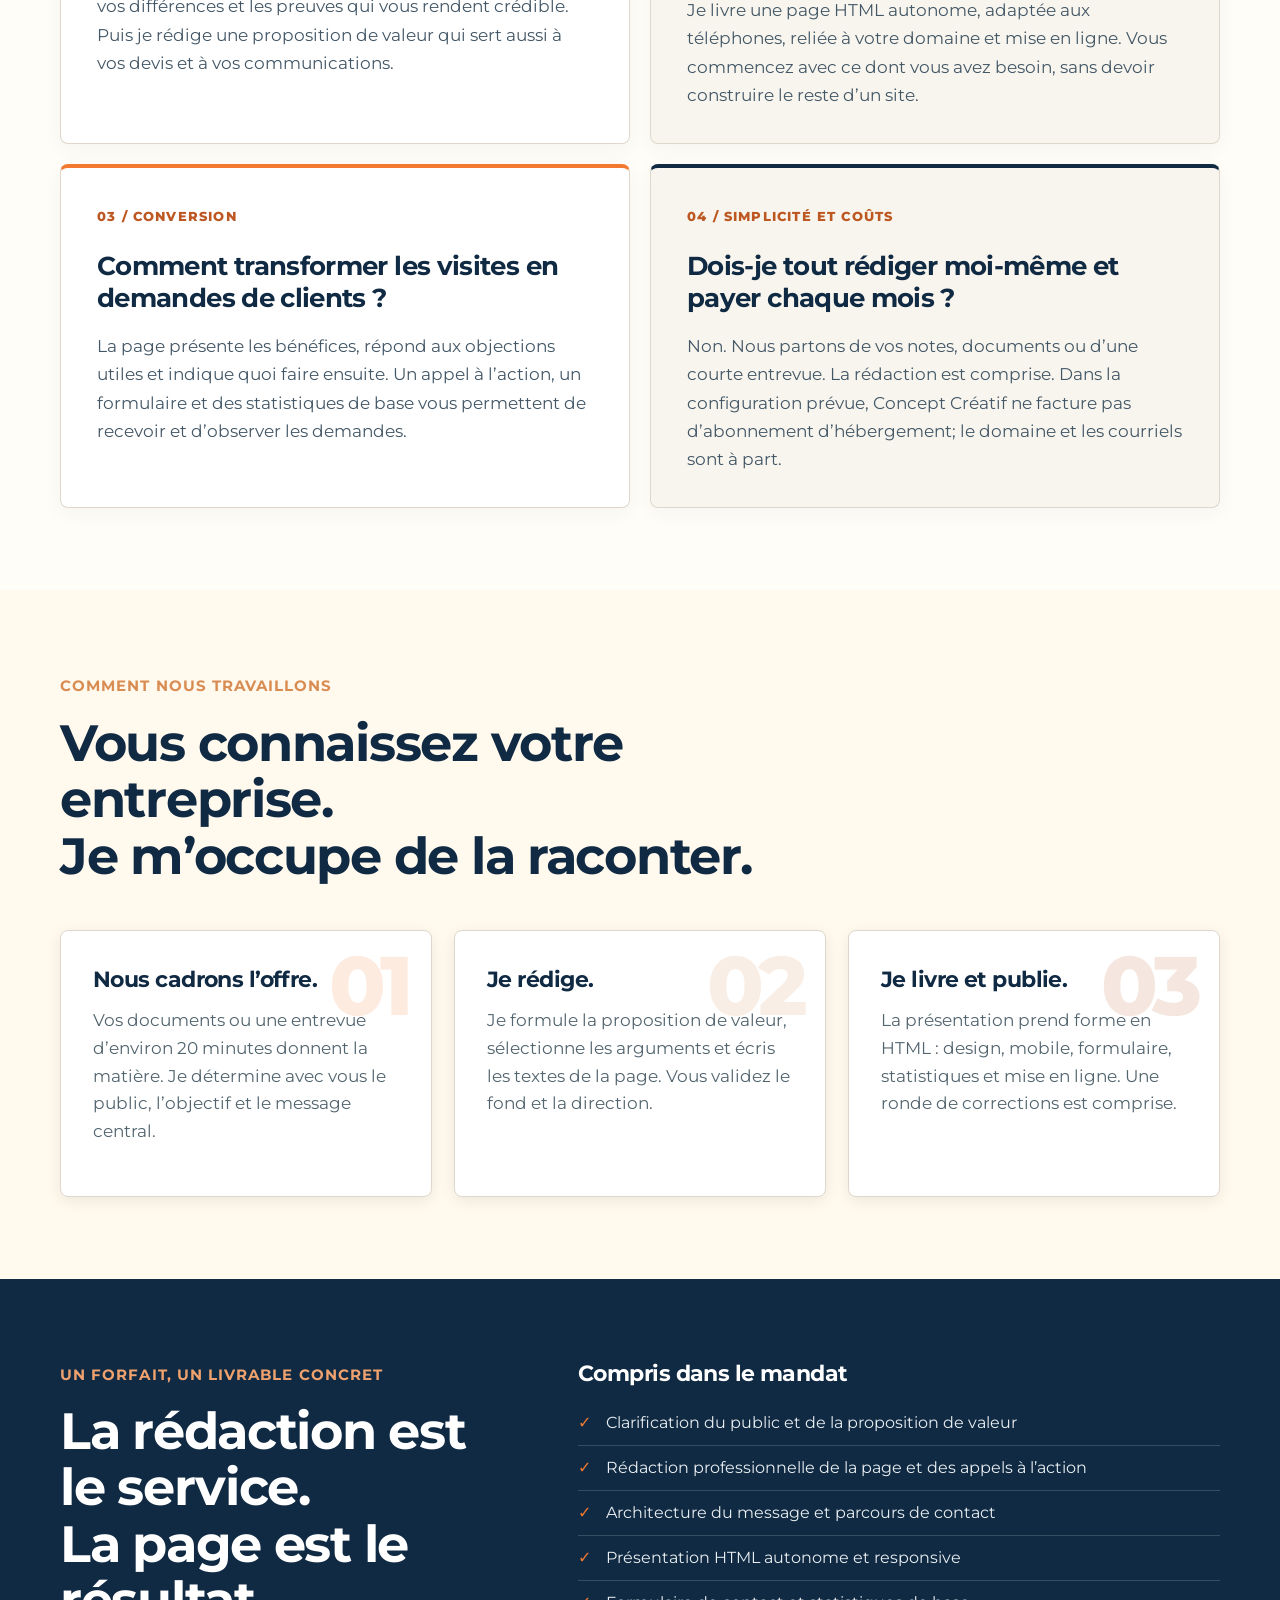
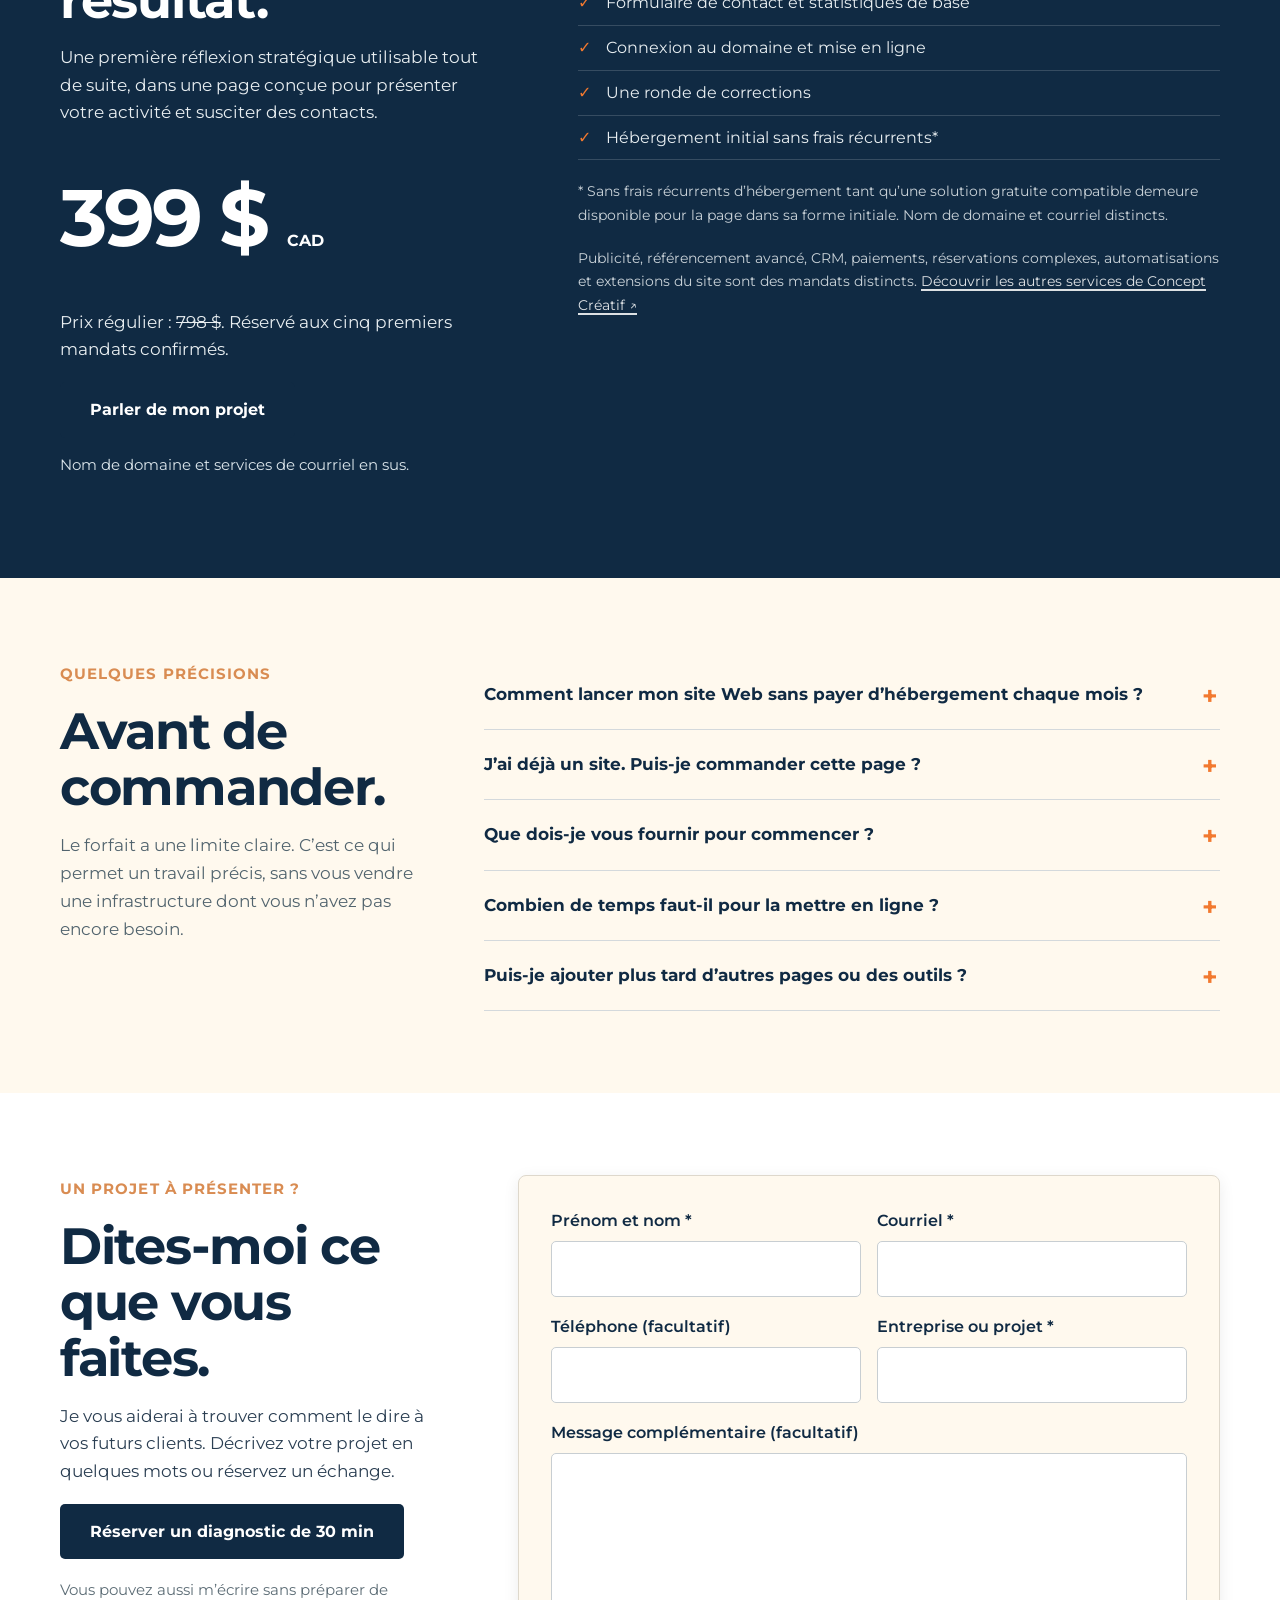
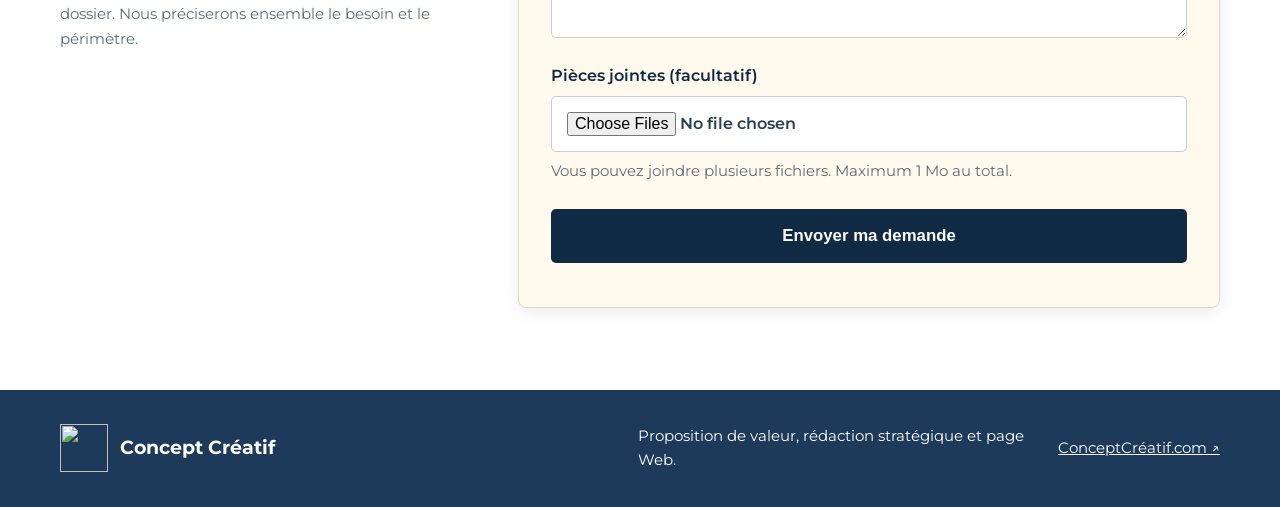
==== commit e1f1e9d4: "Harmoniser le tarif de lancement 399 CAD dans l’offre Win" ====
--- a/index.html
+++ b/index.html
@@ -7,7 +7,7 @@
   <link rel="apple-touch-icon" href="https://i0.wp.com/conceptcreatif.com/wp-content/uploads/2026/09/concept-creatif-logo-dialogue-2026-1.webp?resize=180%2C180&ssl=1">
   <meta name="theme-color" content="#203B4B">
   <title>Proposition de valeur et page Web stratégique | Concept Créatif</title>
-  <meta name="description" content="Clarifiez votre proposition de valeur, faites rédiger vos arguments et recevez une page Web HTML autonome qui présente votre offre et recueille les demandes. Rédaction stratégique et réalisation incluses pour 798 $ CAD.">
+  <meta name="description" content="Clarifiez votre proposition de valeur, faites rédiger vos arguments et recevez une page Web HTML autonome qui présente votre offre et recueille les demandes. Rédaction stratégique et réalisation incluses au tarif de lancement de 399 $ CAD au lieu de 798 $ CAD, pour les cinq premiers mandats confirmés.">
   <link rel="preconnect" href="https://fonts.googleapis.com">
   <link rel="preconnect" href="https://fonts.gstatic.com" crossorigin>
   <link href="https://fonts.googleapis.com/css2?family=Montserrat:wght@400;500;600;700;800&display=swap" rel="stylesheet">
@@ -45,7 +45,7 @@
           <a class="button" href="#demande">Présenter mon projet</a>
           <a class="text-link" href="#reponses">Ce que cette page règle ↓</a>
         </div>
-        <p class="micro">Un mandat de <strong>798 $ CAD</strong> : cadrage stratégique, rédaction, conception et mise en ligne. Sans abonnement mensuel d’hébergement facturé par Concept Créatif dans la configuration initiale.</p>
+        <p class="micro"><strong>Offre de lancement : 399 $ CAD au lieu de 798 $ CAD</strong> pour les cinq premiers mandats confirmés. Cadrage stratégique, rédaction, conception et mise en ligne inclus. Sans abonnement mensuel d’hébergement facturé par Concept Créatif dans la configuration initiale.</p>
       </div>
       <aside class="pricing-card" aria-label="Offre en bref">
         <span class="pricing-kicker">Votre offre, enfin bien présentée</span>
@@ -115,7 +115,7 @@
         <span class="eyebrow eyebrow-light">Un forfait, un livrable concret</span>
         <h2>La rédaction est le service.<br>La page est le résultat.</h2>
         <p>Une première réflexion stratégique utilisable tout de suite, dans une page conçue pour présenter votre activité et susciter des contacts.</p>
-        <div class="price price-large">798 $ <small>CAD</small></div>
+        <div class="price price-large">399 $ <small>CAD</small></div><p class="regular-price regular-price-dark">Prix régulier : <del>798 $</del>. Réservé aux cinq premiers mandats confirmés.</p>
         <a class="button" href="#demande">Parler de mon projet</a>
         <p class="micro">Nom de domaine et services de courriel en sus.</p>
       </div>
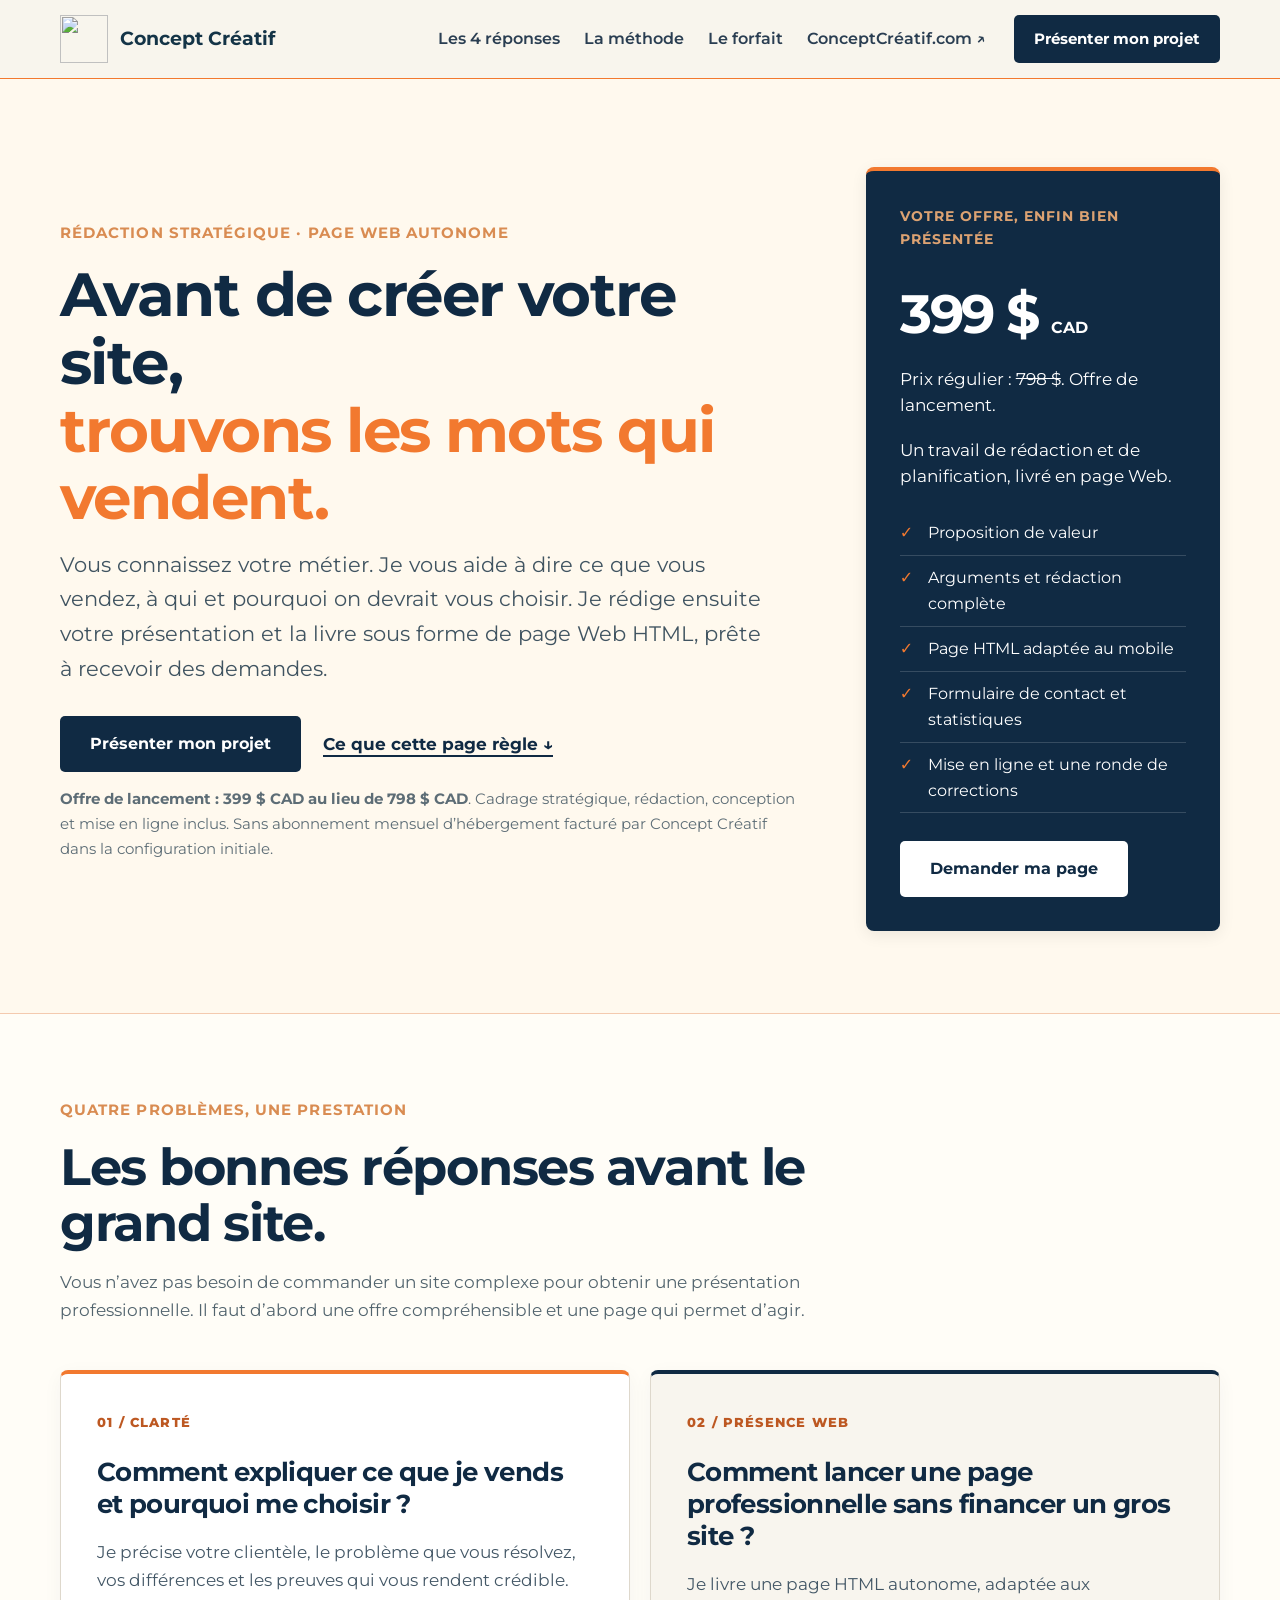
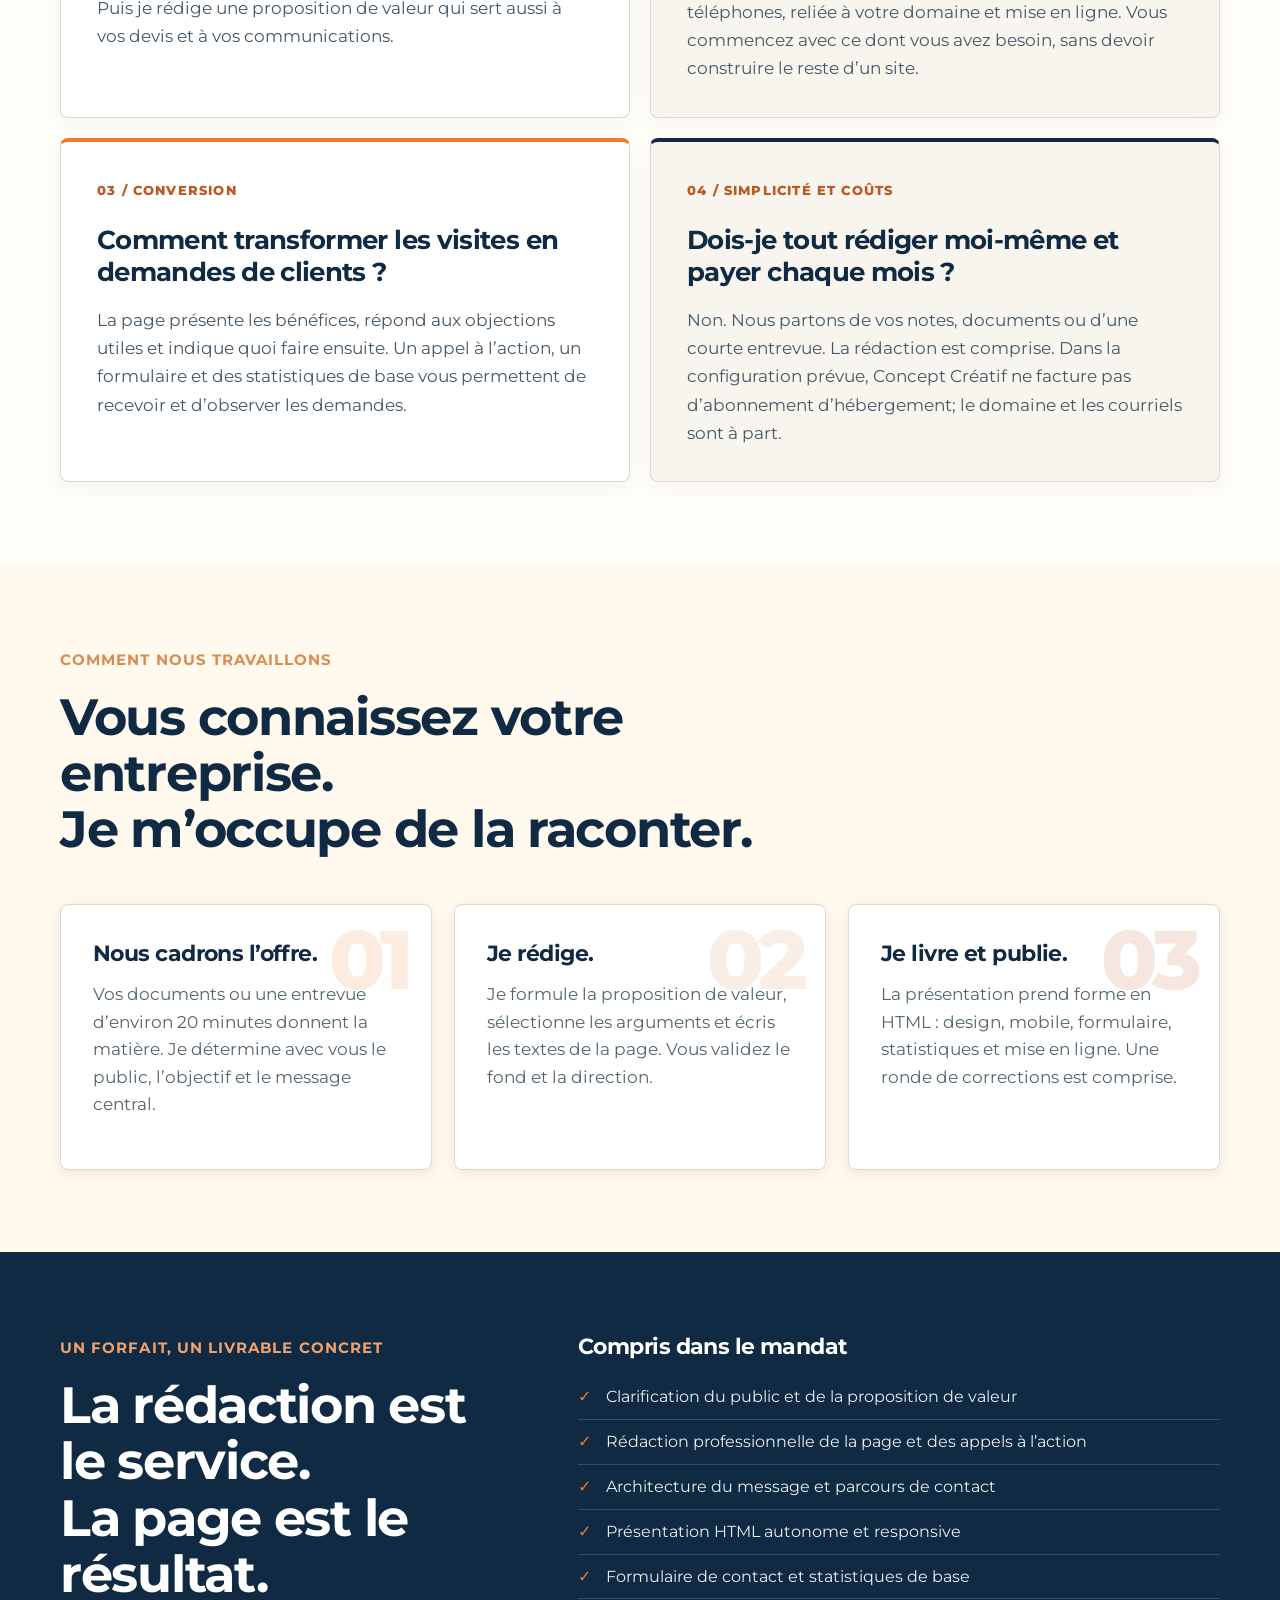
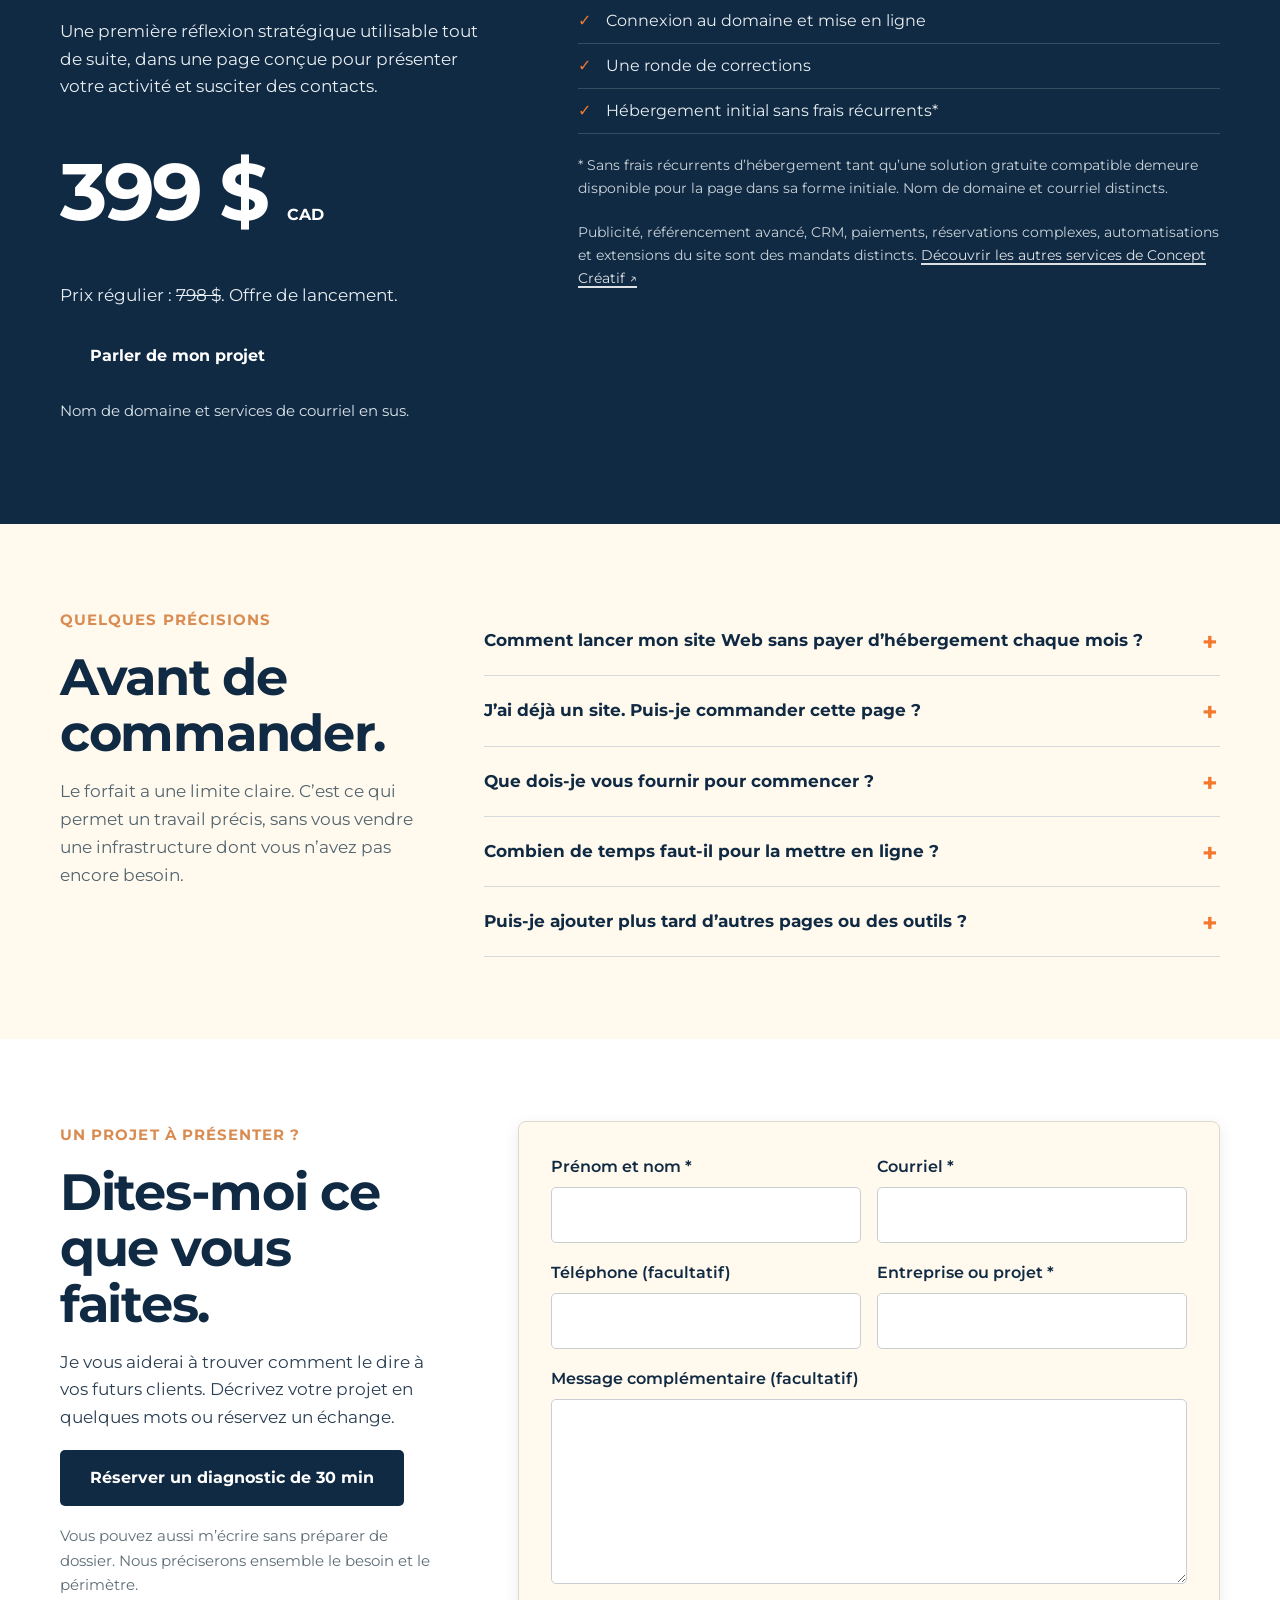
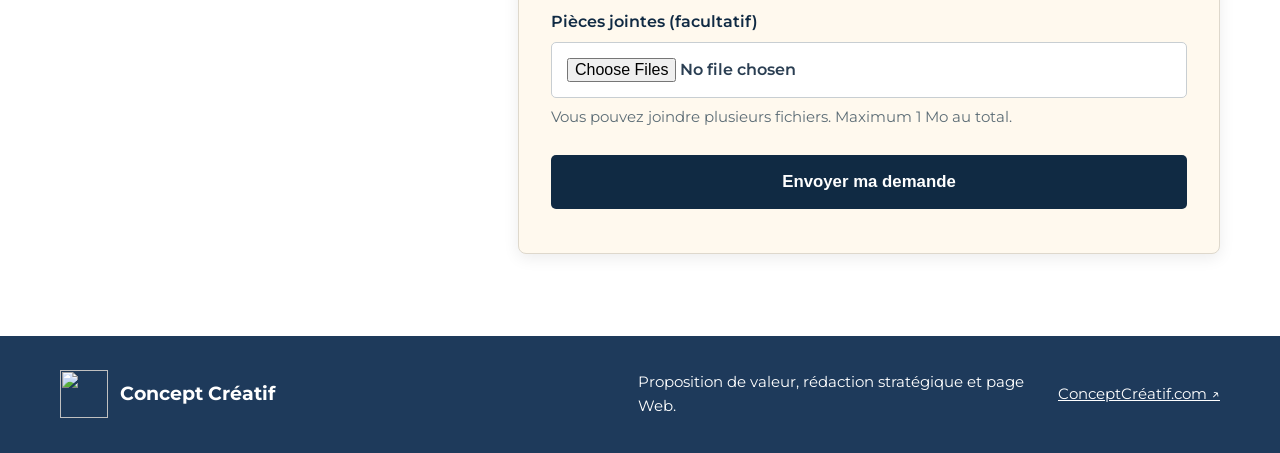
==== commit 3d74779d: "Supprimer limite de cinq mandats de la promotion de lancement 399 CAD" ====
--- a/index.html
+++ b/index.html
@@ -7,7 +7,7 @@
   <link rel="apple-touch-icon" href="https://i0.wp.com/conceptcreatif.com/wp-content/uploads/2026/09/concept-creatif-logo-dialogue-2026-1.webp?resize=180%2C180&ssl=1">
   <meta name="theme-color" content="#203B4B">
   <title>Proposition de valeur et page Web stratégique | Concept Créatif</title>
-  <meta name="description" content="Clarifiez votre proposition de valeur, faites rédiger vos arguments et recevez une page Web HTML autonome qui présente votre offre et recueille les demandes. Rédaction stratégique et réalisation incluses au tarif de lancement de 399 $ CAD au lieu de 798 $ CAD, pour les cinq premiers mandats confirmés.">
+  <meta name="description" content="Clarifiez votre proposition de valeur, faites rédiger vos arguments et recevez une page Web HTML autonome qui présente votre offre et recueille les demandes. Rédaction stratégique et réalisation incluses. Offre de lancement : 399 $ CAD au lieu de 798 $ CAD.">
   <link rel="preconnect" href="https://fonts.googleapis.com">
   <link rel="preconnect" href="https://fonts.gstatic.com" crossorigin>
   <link href="https://fonts.googleapis.com/css2?family=Montserrat:wght@400;500;600;700;800&display=swap" rel="stylesheet">
@@ -45,11 +45,11 @@
           <a class="button" href="#demande">Présenter mon projet</a>
           <a class="text-link" href="#reponses">Ce que cette page règle ↓</a>
         </div>
-        <p class="micro"><strong>Offre de lancement : 399 $ CAD au lieu de 798 $ CAD</strong> pour les cinq premiers mandats confirmés. Cadrage stratégique, rédaction, conception et mise en ligne inclus. Sans abonnement mensuel d’hébergement facturé par Concept Créatif dans la configuration initiale.</p>
+        <p class="micro"><strong>Offre de lancement : 399 $ CAD au lieu de 798 $ CAD</strong>. Cadrage stratégique, rédaction, conception et mise en ligne inclus. Sans abonnement mensuel d’hébergement facturé par Concept Créatif dans la configuration initiale.</p>
       </div>
       <aside class="pricing-card" aria-label="Offre en bref">
         <span class="pricing-kicker">Votre offre, enfin bien présentée</span>
-        <div class="price">399 $ <small>CAD</small></div><p class="regular-price">Prix régulier : <del>798 $</del>. Offre de lancement pour les cinq premiers mandats confirmés.</p>
+        <div class="price">399 $ <small>CAD</small></div><p class="regular-price">Prix régulier : <del>798 $</del>. Offre de lancement.</p>
         <p>Un travail de rédaction et de planification, livré en page Web.</p>
         <ul class="check-list compact">
           <li>Proposition de valeur</li>
@@ -115,7 +115,7 @@
         <span class="eyebrow eyebrow-light">Un forfait, un livrable concret</span>
         <h2>La rédaction est le service.<br>La page est le résultat.</h2>
         <p>Une première réflexion stratégique utilisable tout de suite, dans une page conçue pour présenter votre activité et susciter des contacts.</p>
-        <div class="price price-large">399 $ <small>CAD</small></div><p class="regular-price regular-price-dark">Prix régulier : <del>798 $</del>. Réservé aux cinq premiers mandats confirmés.</p>
+        <div class="price price-large">399 $ <small>CAD</small></div><p class="regular-price regular-price-dark">Prix régulier : <del>798 $</del>. Offre de lancement.</p>
         <a class="button" href="#demande">Parler de mon projet</a>
         <p class="micro">Nom de domaine et services de courriel en sus.</p>
       </div>
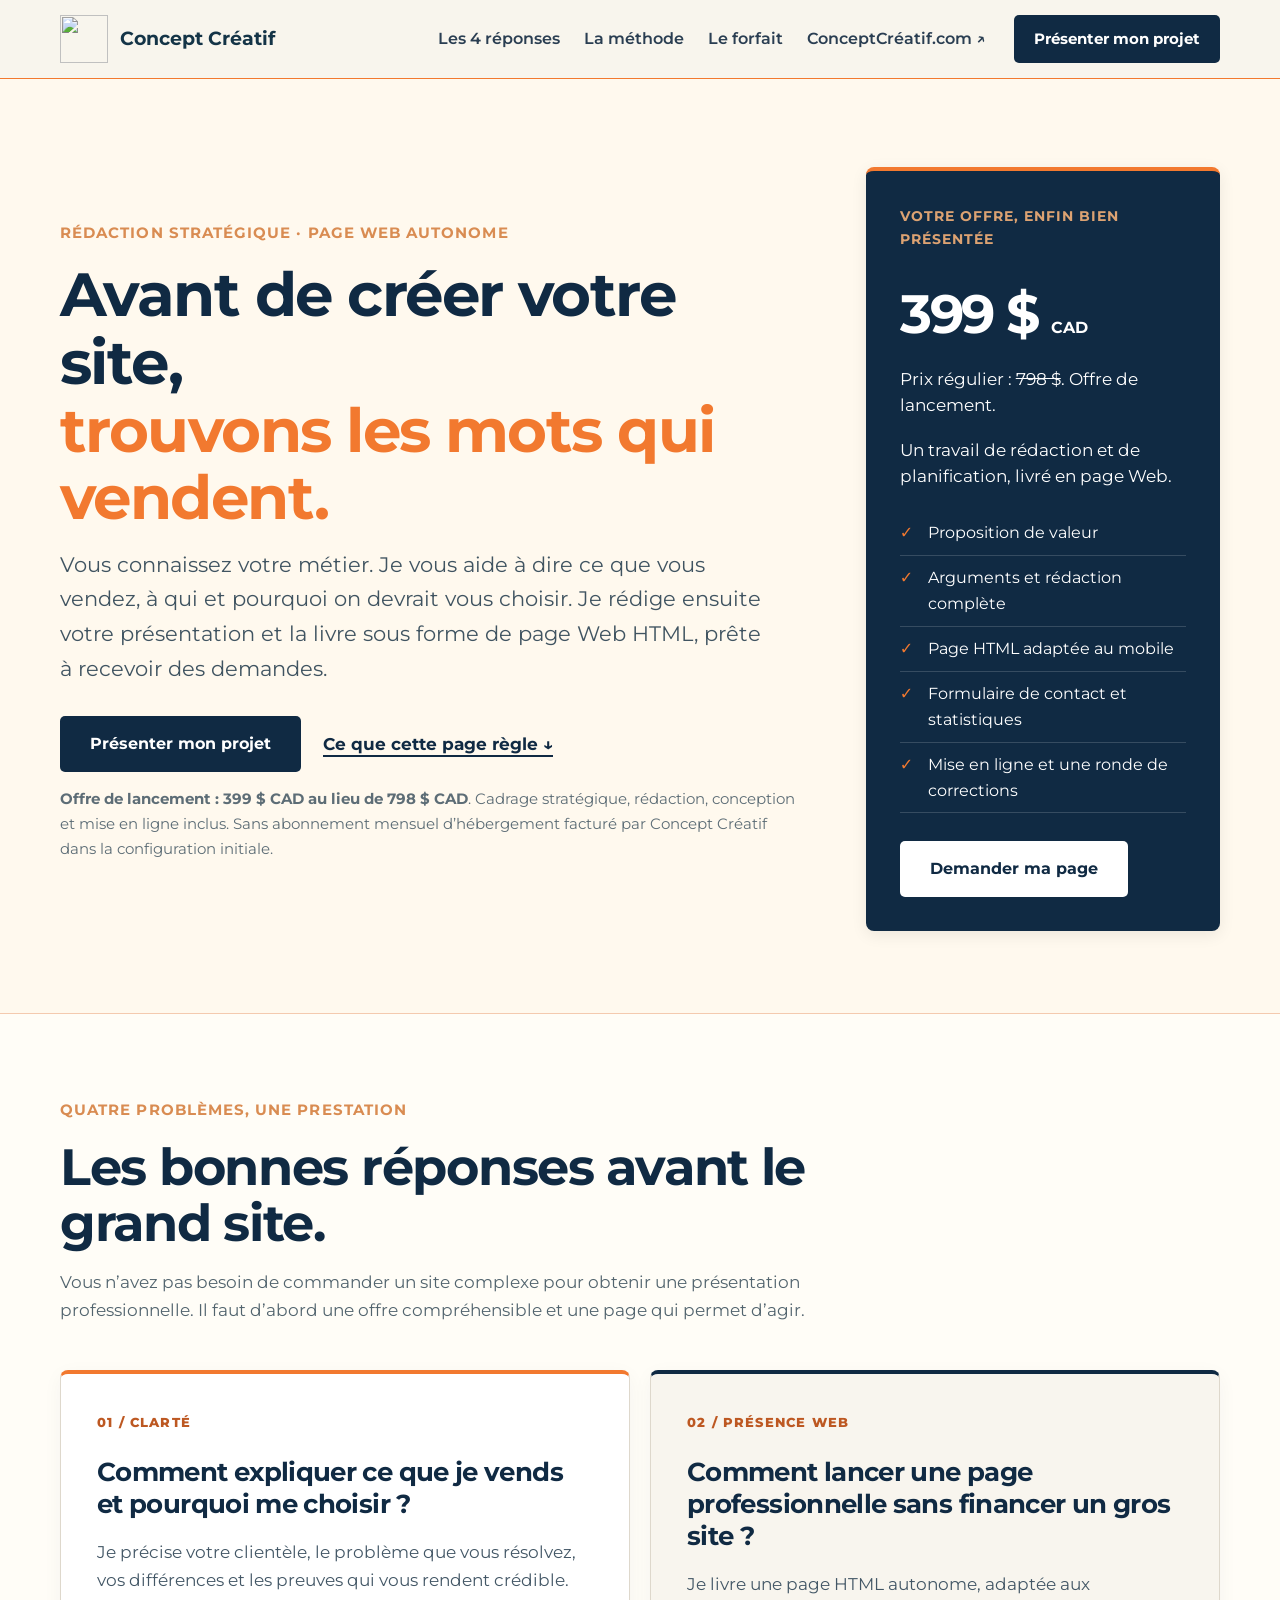
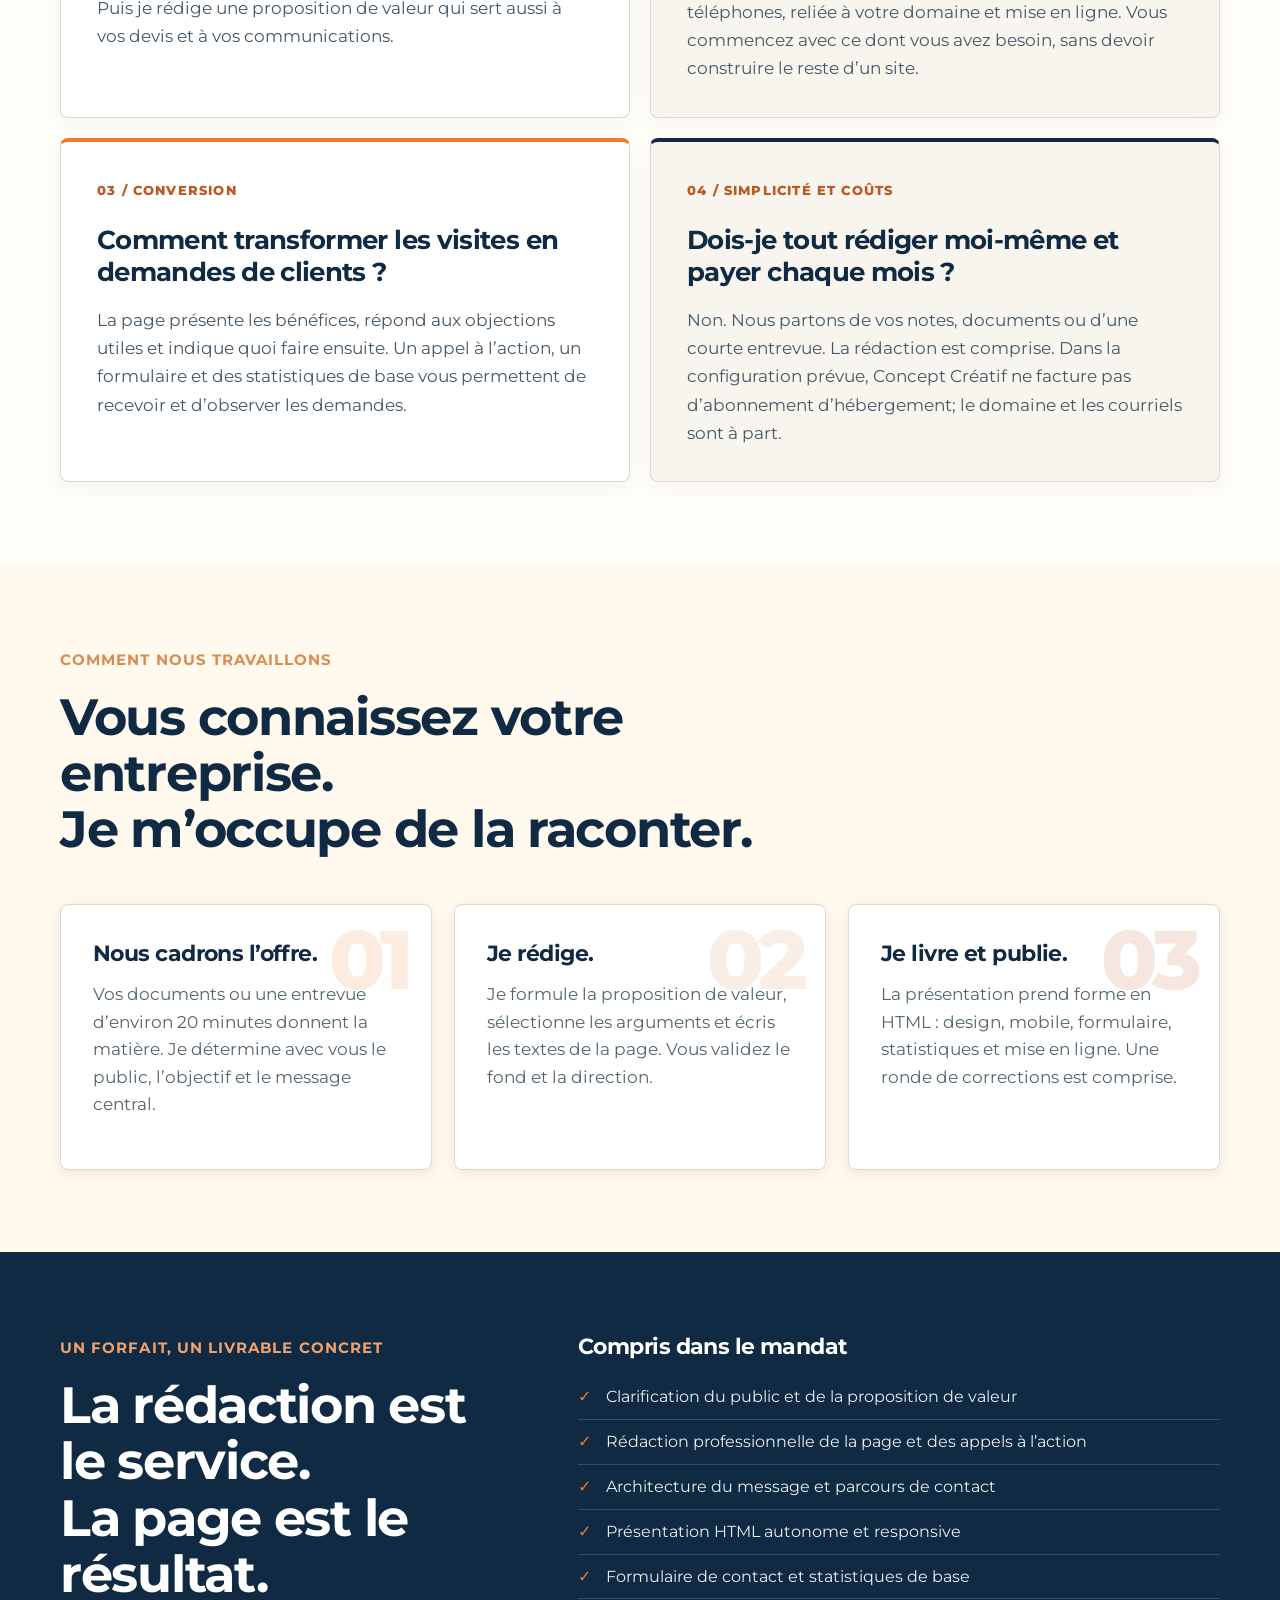
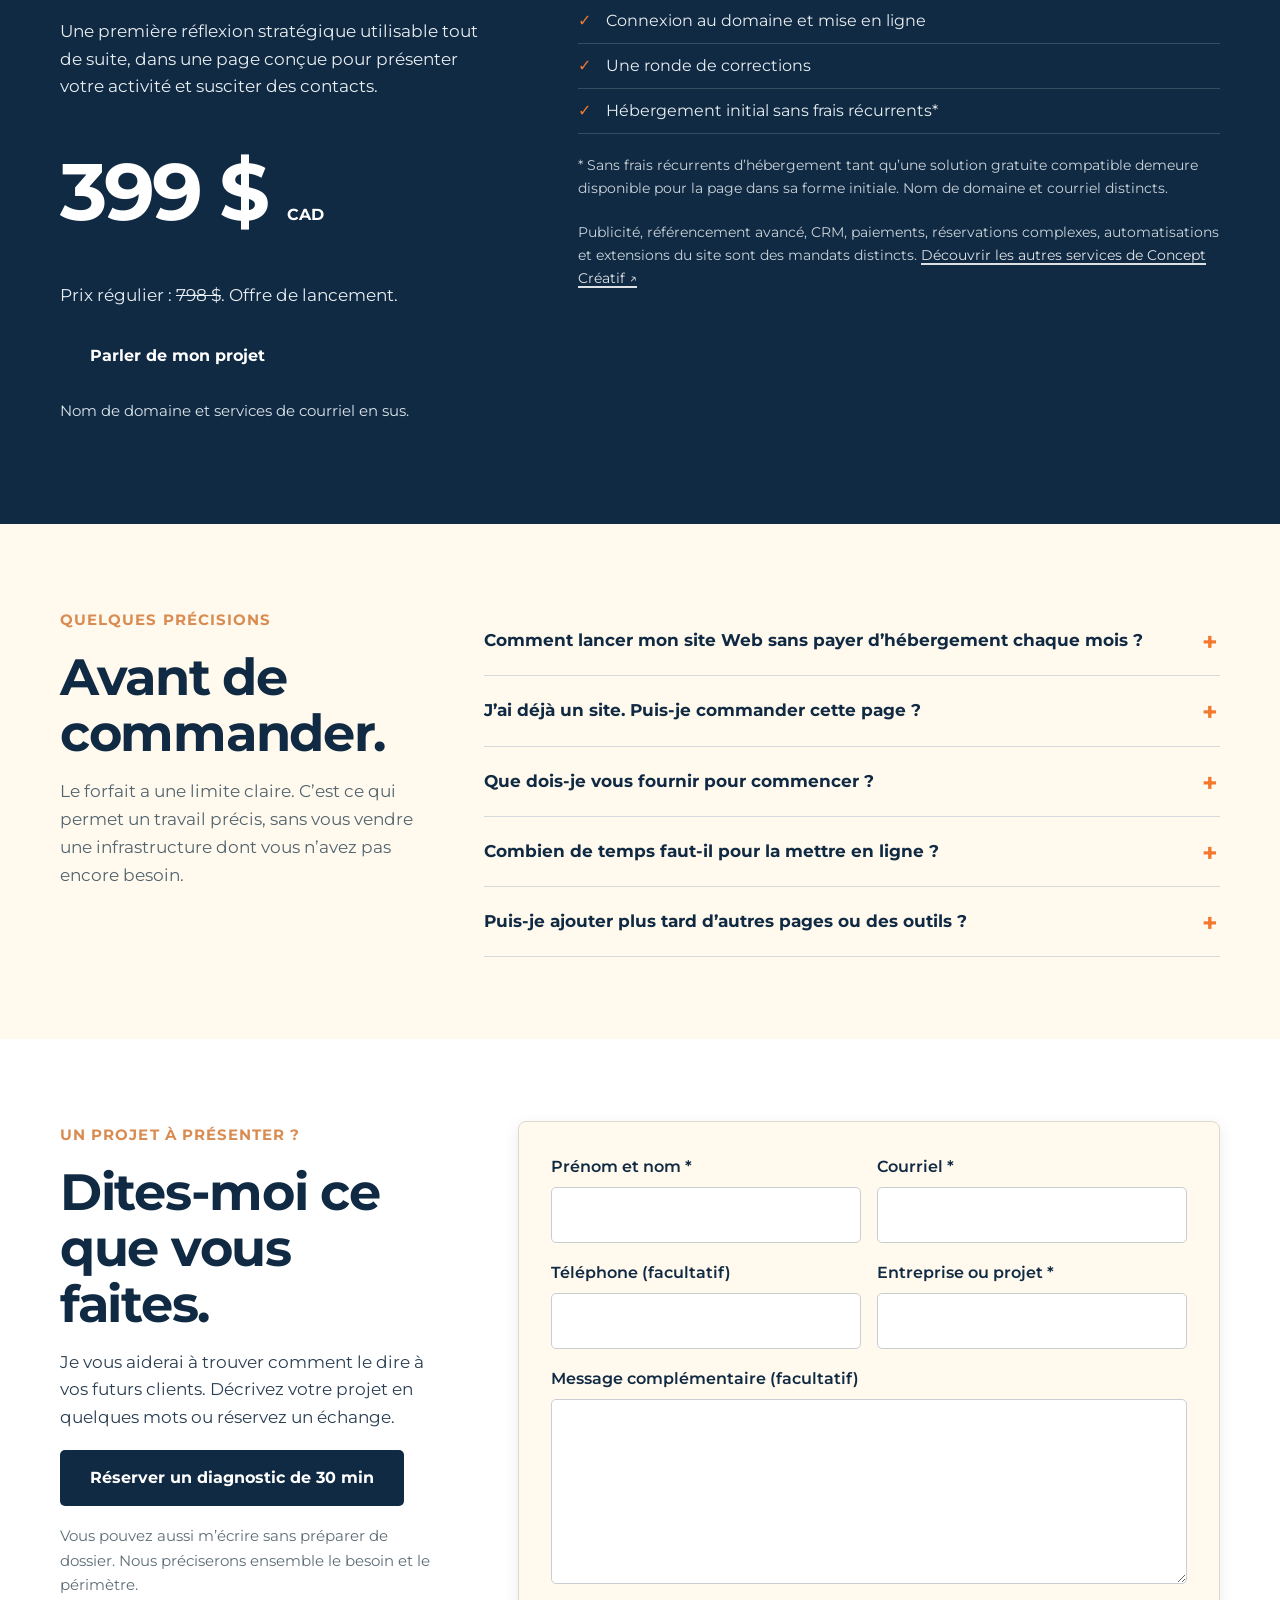
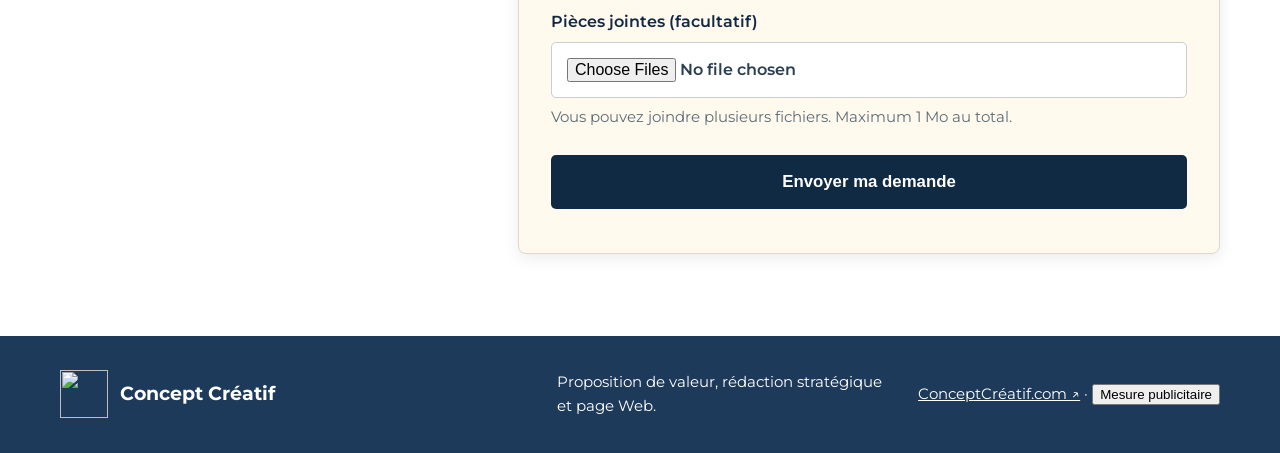
==== commit 6145ec6e: "Installer Pixel ChatGPT Ads avec consentement et contrôles visiteurs" ====
--- a/index.html
+++ b/index.html
@@ -11,8 +11,18 @@
   <link rel="preconnect" href="https://fonts.googleapis.com">
   <link rel="preconnect" href="https://fonts.gstatic.com" crossorigin>
   <link href="https://fonts.googleapis.com/css2?family=Montserrat:wght@400;500;600;700;800&display=swap" rel="stylesheet">
-  <link rel="stylesheet" href="styles.css?v=20261008-4q">
+  <link rel="stylesheet" href="styles.css?v=20261008-pixel">
   <script defer src="https://cloud.umami.is/script.js" data-website-id="819c2a18-0ef5-41dd-aaf0-baea105ebce5"></script>
+  <!-- OpenAI Ads Pixel : consentement enregistré avant l'initialisation. -->
+  <script>
+    !function(w,d,s,u){if(w.oaiq)return;var q=function(){q.q.push(arguments)};q.q=[];w.oaiq=q;var j=d.createElement(s);j.async=1;j.src=u;var f=d.getElementsByTagName(s)[0];f.parentNode.insertBefore(j,f)}(window,document,"script","https://bzrcdn.openai.com/sdk/oaiq.min.js");
+    (function () {
+      var consent = false;
+      try { consent = window.localStorage.getItem("cc-openai-ads-consent") === "accepted"; } catch (e) {}
+      oaiq("consent", consent);
+      oaiq("init", { pixelId: "PUnvoDQ3LnrbP7L4SfuUXe" });
+    })();
+  </script>
 </head>
 <body>
   <a class="skip-link" href="#contenu">Aller au contenu</a>
@@ -199,10 +209,20 @@
         <span class="brand-name">Concept Créatif</span>
       </div>
       <p>Proposition de valeur, rédaction stratégique et page Web.</p>
-      <p><a href="https://conceptcreatif.com/" target="_blank" rel="noopener">ConceptCréatif.com ↗</a></p>
+      <p><a href="https://conceptcreatif.com/" target="_blank" rel="noopener">ConceptCréatif.com ↗</a> · <button type="button" class="privacy-settings" id="ad-consent-settings">Mesure publicitaire</button></p>
     </div>
   </footer>
 
-  <script src="script.js"></script>
+  <aside class="ad-consent-panel" id="ad-consent-panel" aria-label="Mesure publicitaire" hidden>
+    <div class="ad-consent-copy">
+      <strong>Mesure des publicités</strong>
+      <p>Avec votre accord, nous mesurons les visites et les demandes liées à nos publicités. Le refus ne change rien à l'utilisation du site.</p>
+    </div>
+    <div class="ad-consent-actions">
+      <button type="button" class="ad-consent-reject" id="ad-consent-reject">Refuser</button>
+      <button type="button" class="ad-consent-accept" id="ad-consent-accept">Accepter</button>
+    </div>
+  </aside>
+  <script src="script.js?v=20261008-pixel"></script>
 </body>
 </html>
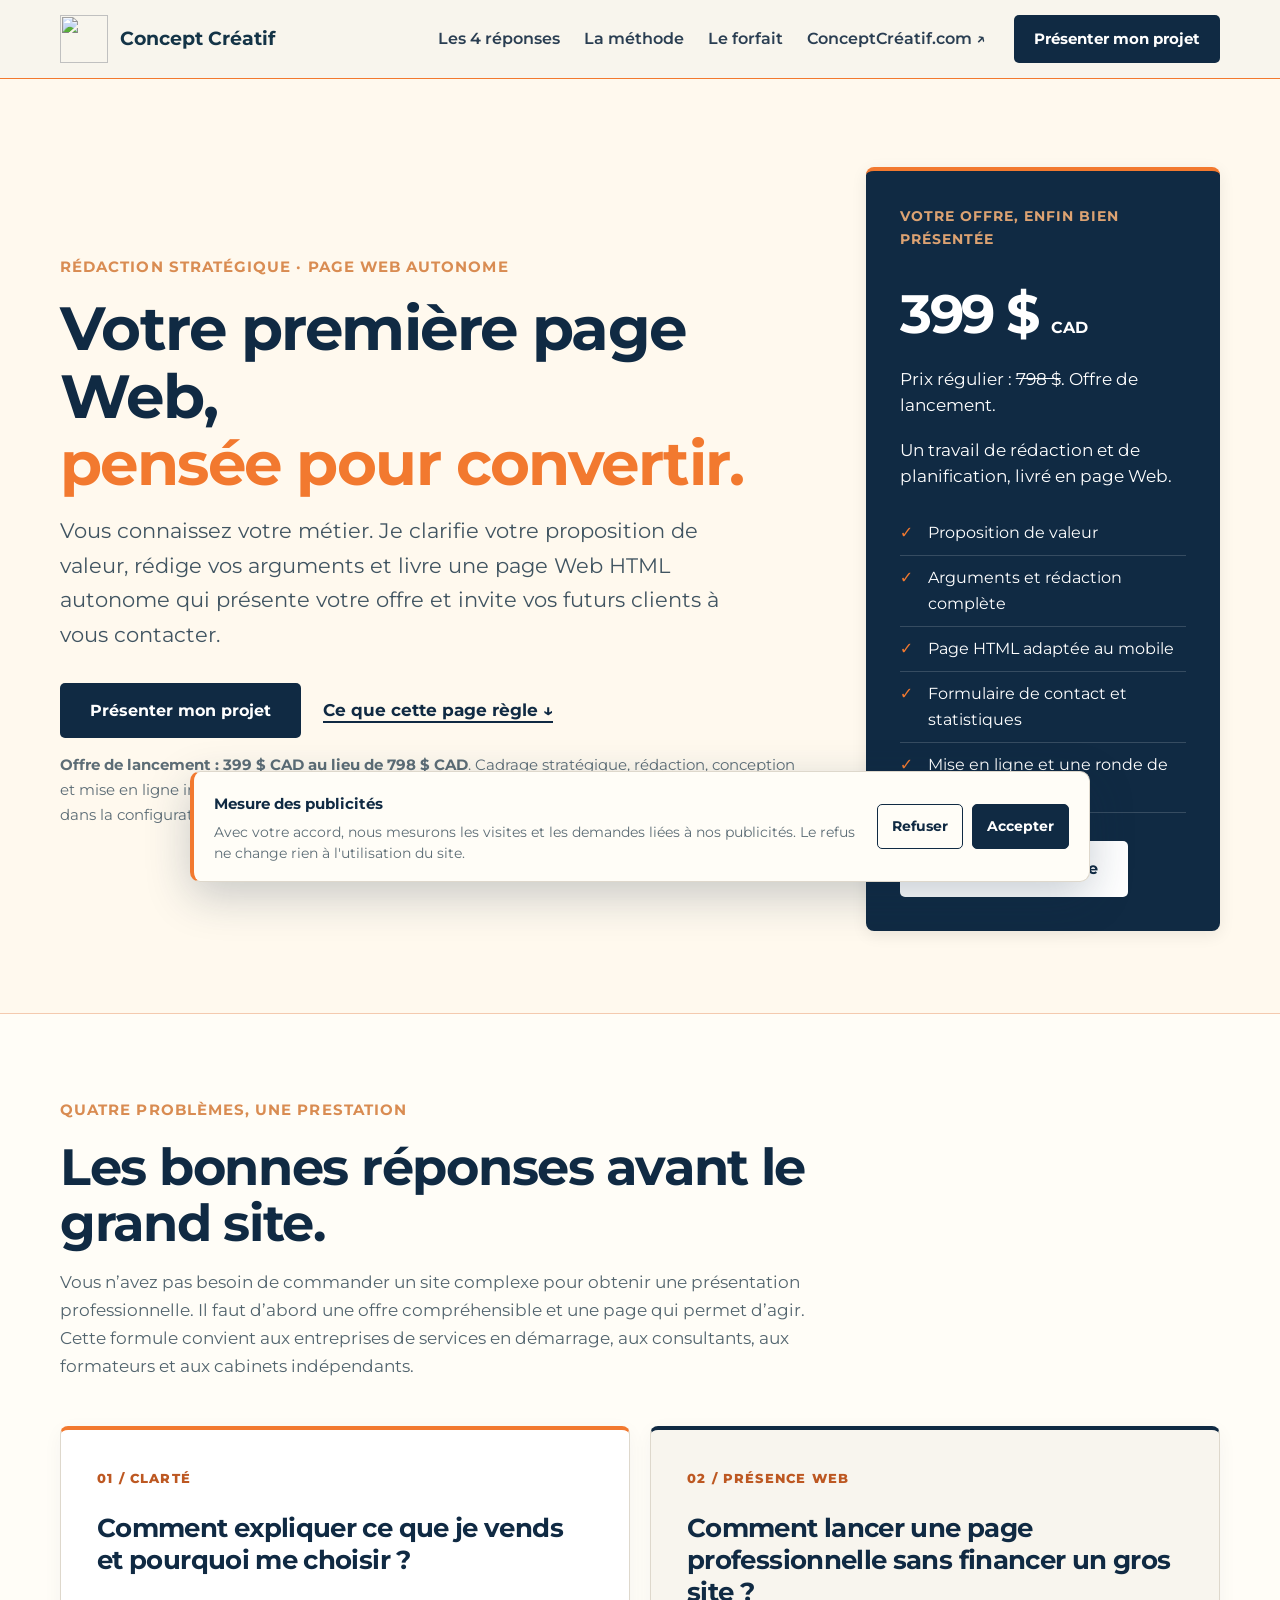
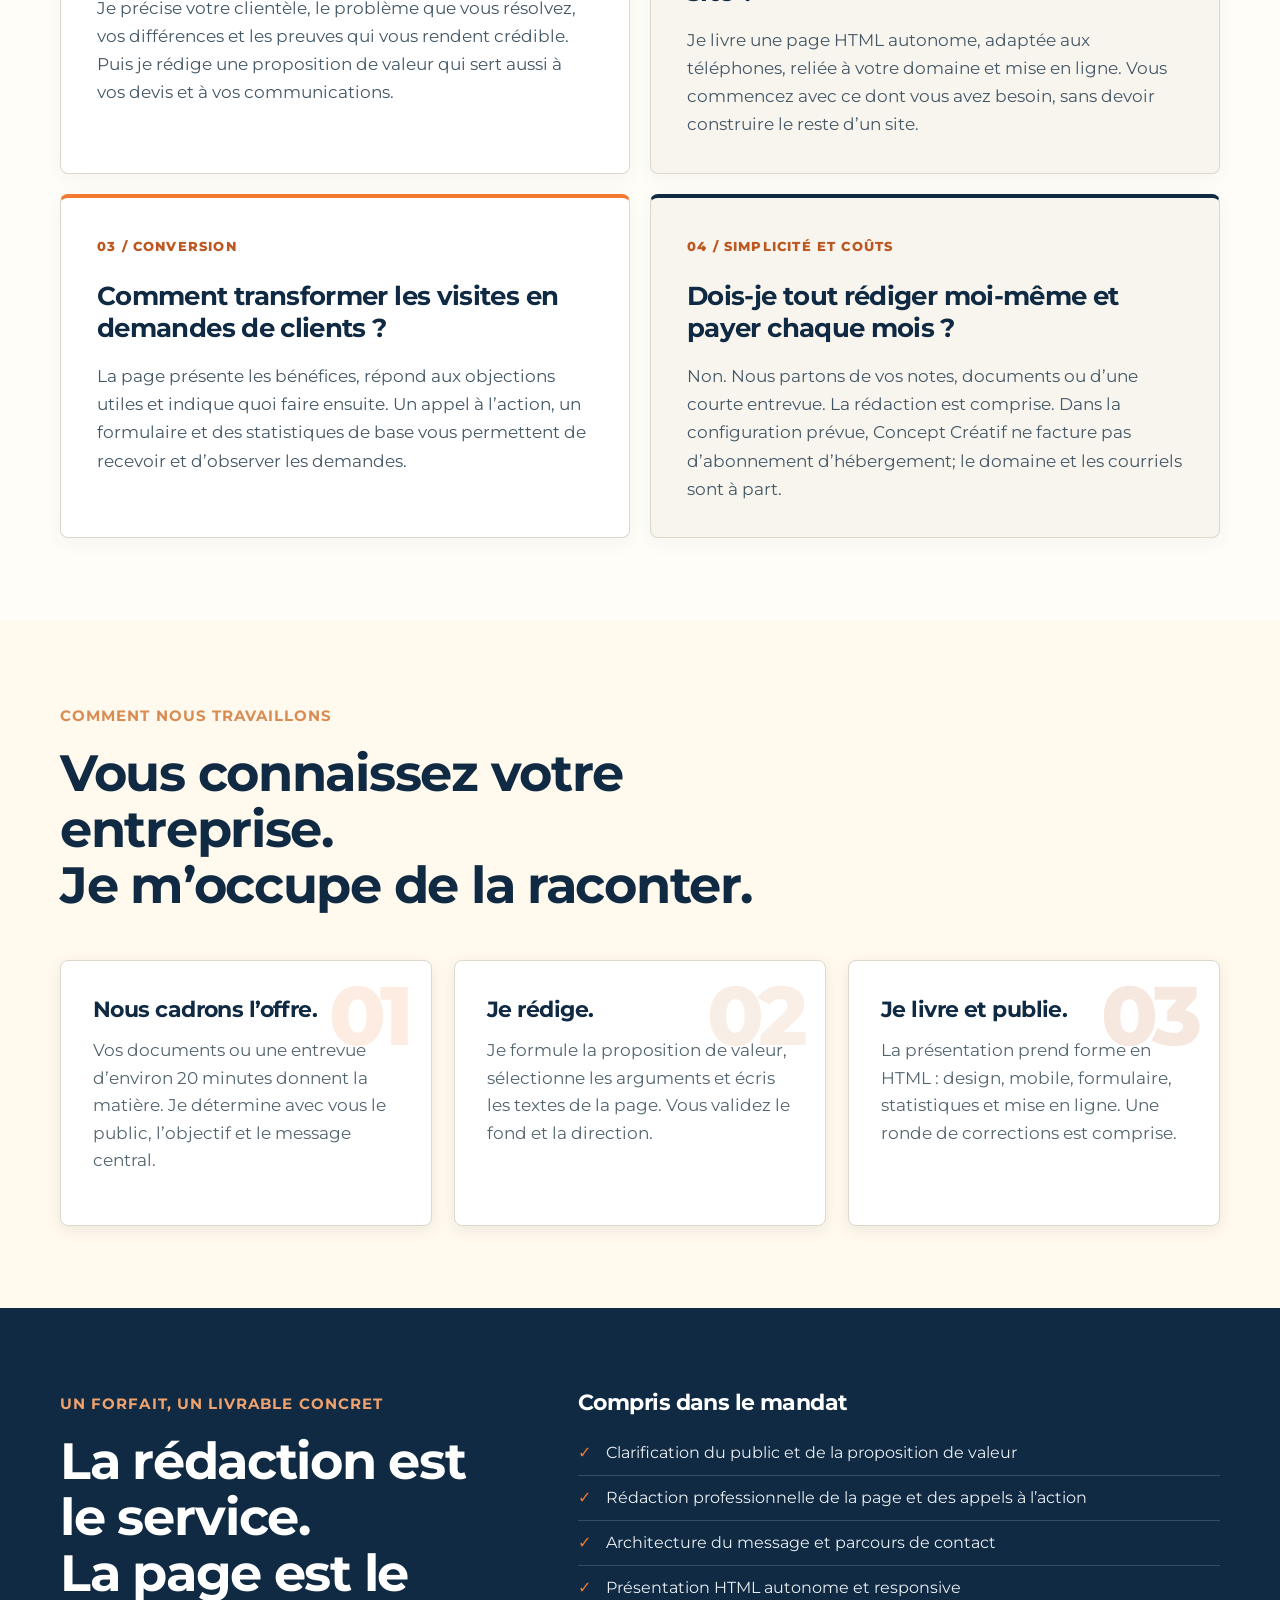
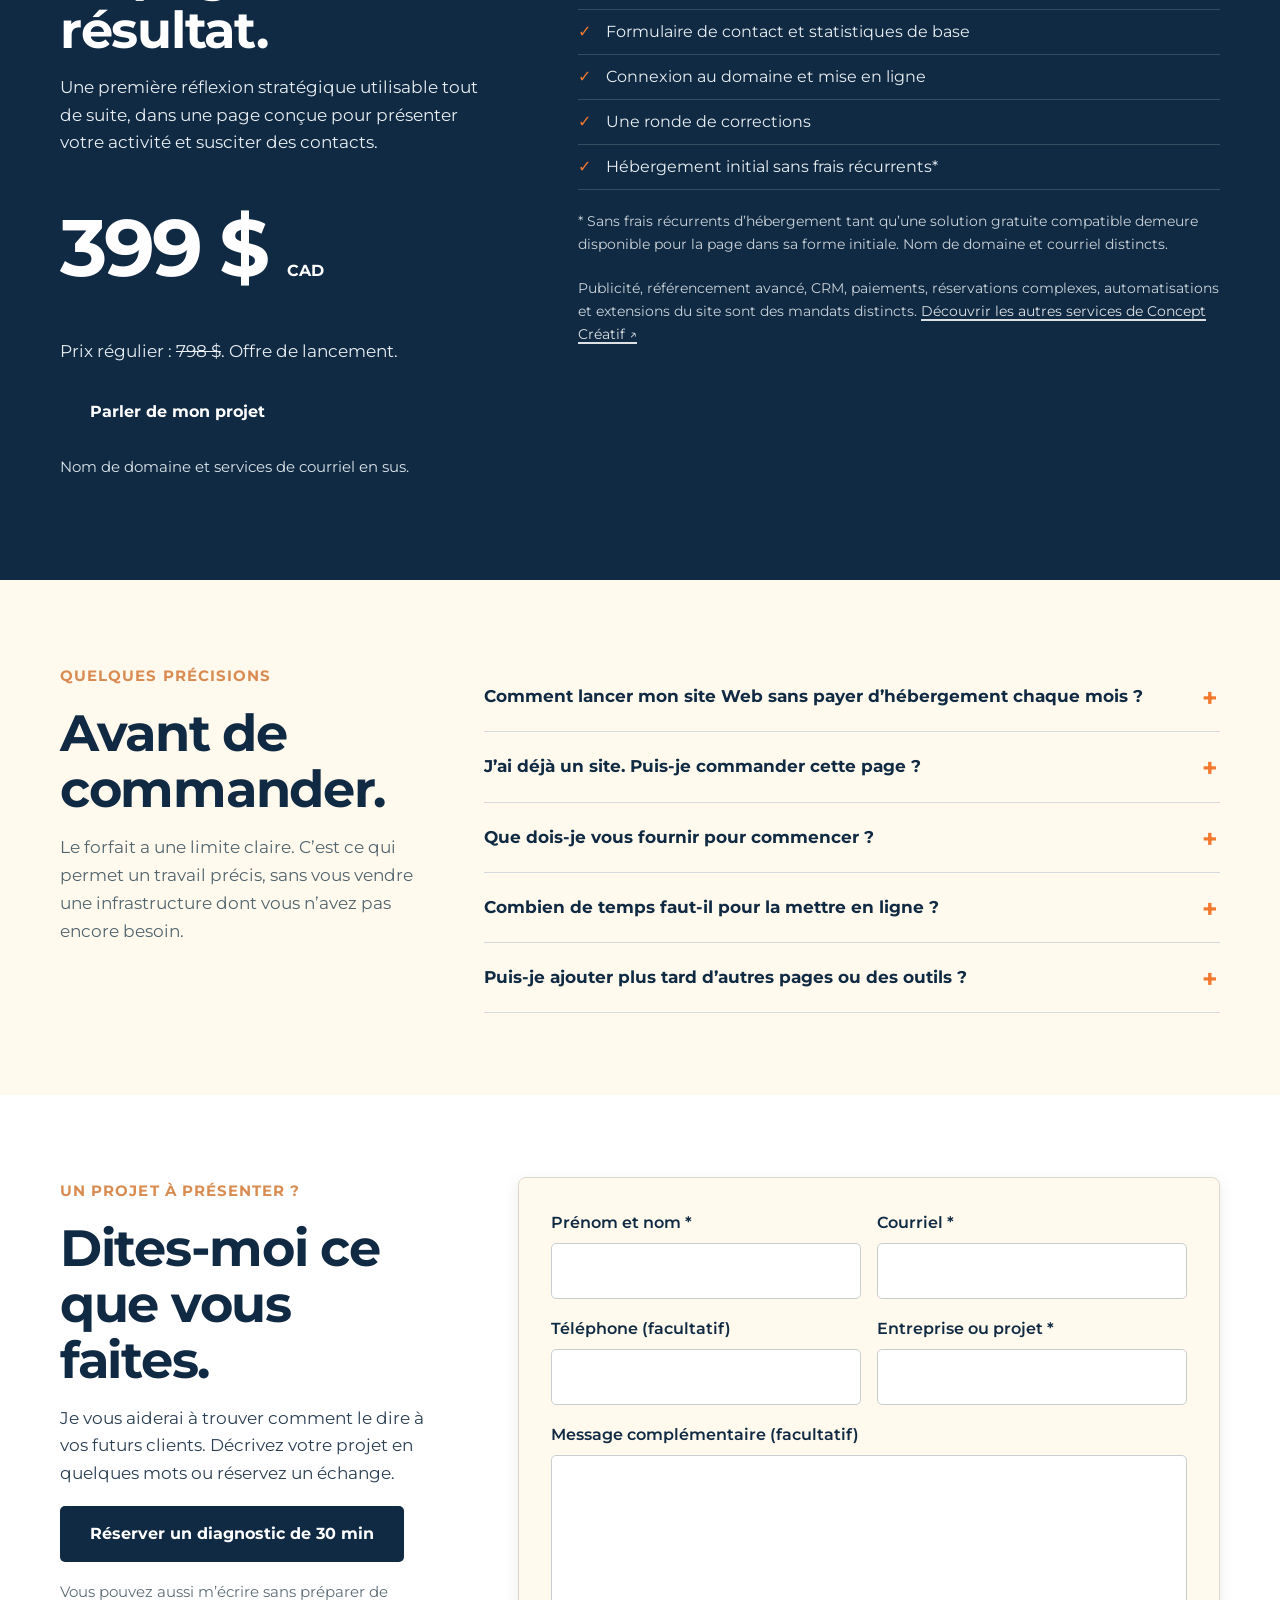
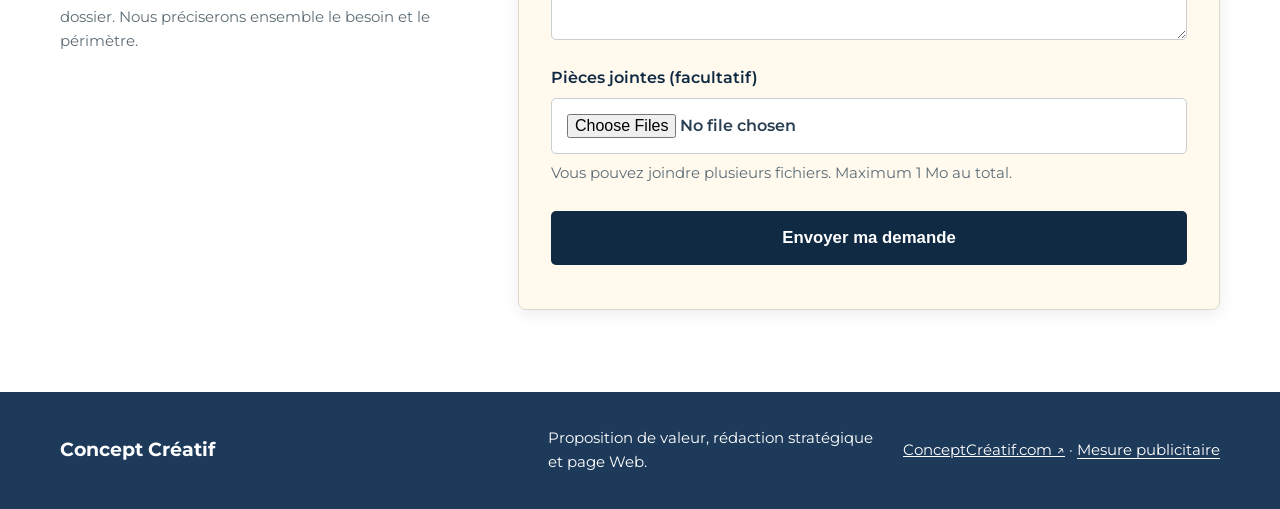
==== commit e406546d: "SEO: aligner première page Web et clients visés avec les annonces Win" ====
--- a/index.html
+++ b/index.html
@@ -6,8 +6,8 @@
   <link rel="icon" href="https://i0.wp.com/conceptcreatif.com/wp-content/uploads/2026/09/concept-creatif-logo-dialogue-2026-1.webp?resize=64%2C64&ssl=1" type="image/webp">
   <link rel="apple-touch-icon" href="https://i0.wp.com/conceptcreatif.com/wp-content/uploads/2026/09/concept-creatif-logo-dialogue-2026-1.webp?resize=180%2C180&ssl=1">
   <meta name="theme-color" content="#203B4B">
-  <title>Proposition de valeur et page Web stratégique | Concept Créatif</title>
-  <meta name="description" content="Clarifiez votre proposition de valeur, faites rédiger vos arguments et recevez une page Web HTML autonome qui présente votre offre et recueille les demandes. Rédaction stratégique et réalisation incluses. Offre de lancement : 399 $ CAD au lieu de 798 $ CAD.">
+  <title>Première page Web et landing page dès 399 $ | Concept Créatif</title>
+  <meta name="description" content="Première page Web à 399 $ CAD : rédaction stratégique, landing page de conversion, formulaire et mise en ligne. Hébergement initial sans abonnement mensuel.">
   <link rel="preconnect" href="https://fonts.googleapis.com">
   <link rel="preconnect" href="https://fonts.gstatic.com" crossorigin>
   <link href="https://fonts.googleapis.com/css2?family=Montserrat:wght@400;500;600;700;800&display=swap" rel="stylesheet">
@@ -49,8 +49,8 @@
     <div class="wrap hero-grid">
       <div>
         <span class="eyebrow">Rédaction stratégique · Page Web autonome</span>
-        <h1>Avant de créer votre site,<br><em>trouvons les mots qui vendent.</em></h1>
-        <p class="lead">Vous connaissez votre métier. Je vous aide à dire ce que vous vendez, à qui et pourquoi on devrait vous choisir. Je rédige ensuite votre présentation et la livre sous forme de page Web HTML, prête à recevoir des demandes.</p>
+        <h1>Votre première page Web,<br><em>pensée pour convertir.</em></h1>
+        <p class="lead">Vous connaissez votre métier. Je clarifie votre proposition de valeur, rédige vos arguments et livre une page Web HTML autonome qui présente votre offre et invite vos futurs clients à vous contacter.</p>
         <div class="hero-actions">
           <a class="button" href="#demande">Présenter mon projet</a>
           <a class="text-link" href="#reponses">Ce que cette page règle ↓</a>
@@ -78,7 +78,7 @@
       <div class="section-intro">
         <span class="eyebrow">Quatre problèmes, une prestation</span>
         <h2>Les bonnes réponses avant le grand site.</h2>
-        <p>Vous n’avez pas besoin de commander un site complexe pour obtenir une présentation professionnelle. Il faut d’abord une offre compréhensible et une page qui permet d’agir.</p>
+        <p>Vous n’avez pas besoin de commander un site complexe pour obtenir une présentation professionnelle. Il faut d’abord une offre compréhensible et une page qui permet d’agir. Cette formule convient aux entreprises de services en démarrage, aux consultants, aux formateurs et aux cabinets indépendants.</p>
       </div>
       <div class="response-grid">
         <article class="response-card">
--- a/styles.css
+++ b/styles.css
@@ -228,3 +228,27 @@
   .section-intro{margin-bottom:28px}
   .response-card{padding:29px 23px}
 }
+
+
+/* Bandeau de consentement, indépendant des demandes commerciales. */
+.ad-consent-panel[hidden]{display:none!important}
+.ad-consent-panel{
+  position:fixed;z-index:1000;bottom:18px;left:50%;transform:translateX(-50%);
+  width:min(900px,calc(100% - 28px));background:var(--paper);color:var(--navy);
+  box-shadow:0 14px 45px rgba(16,42,67,.23);border:1px solid var(--line);
+  border-left:4px solid var(--accent);border-radius:10px;padding:18px 20px;
+  display:flex;align-items:center;justify-content:space-between;gap:22px
+}
+.ad-consent-copy{flex:1}
+.ad-consent-copy strong{font-size:.95rem}
+.ad-consent-copy p{font-size:.88rem;line-height:1.45;margin:5px 0 0;color:var(--muted)}
+.ad-consent-actions{display:flex;align-items:center;gap:9px;flex-shrink:0}
+.ad-consent-actions button{border-radius:5px;border:1px solid var(--navy);padding:10px 14px;font:inherit;font-size:.88rem;font-weight:700;cursor:pointer}
+.ad-consent-reject{background:transparent;color:var(--navy)}
+.ad-consent-accept{background:var(--navy);color:#fff}
+.ad-consent-actions button:focus-visible,.privacy-settings:focus-visible{outline:3px solid var(--accent);outline-offset:2px}
+.privacy-settings{background:none;color:inherit;text-decoration:underline;text-underline-offset:3px;border:0;font:inherit;cursor:pointer;padding:0}
+@media (max-width:640px){
+  .ad-consent-panel{bottom:10px;flex-direction:column;align-items:stretch;gap:14px;padding:17px}
+  .ad-consent-actions button{flex:1}
+}
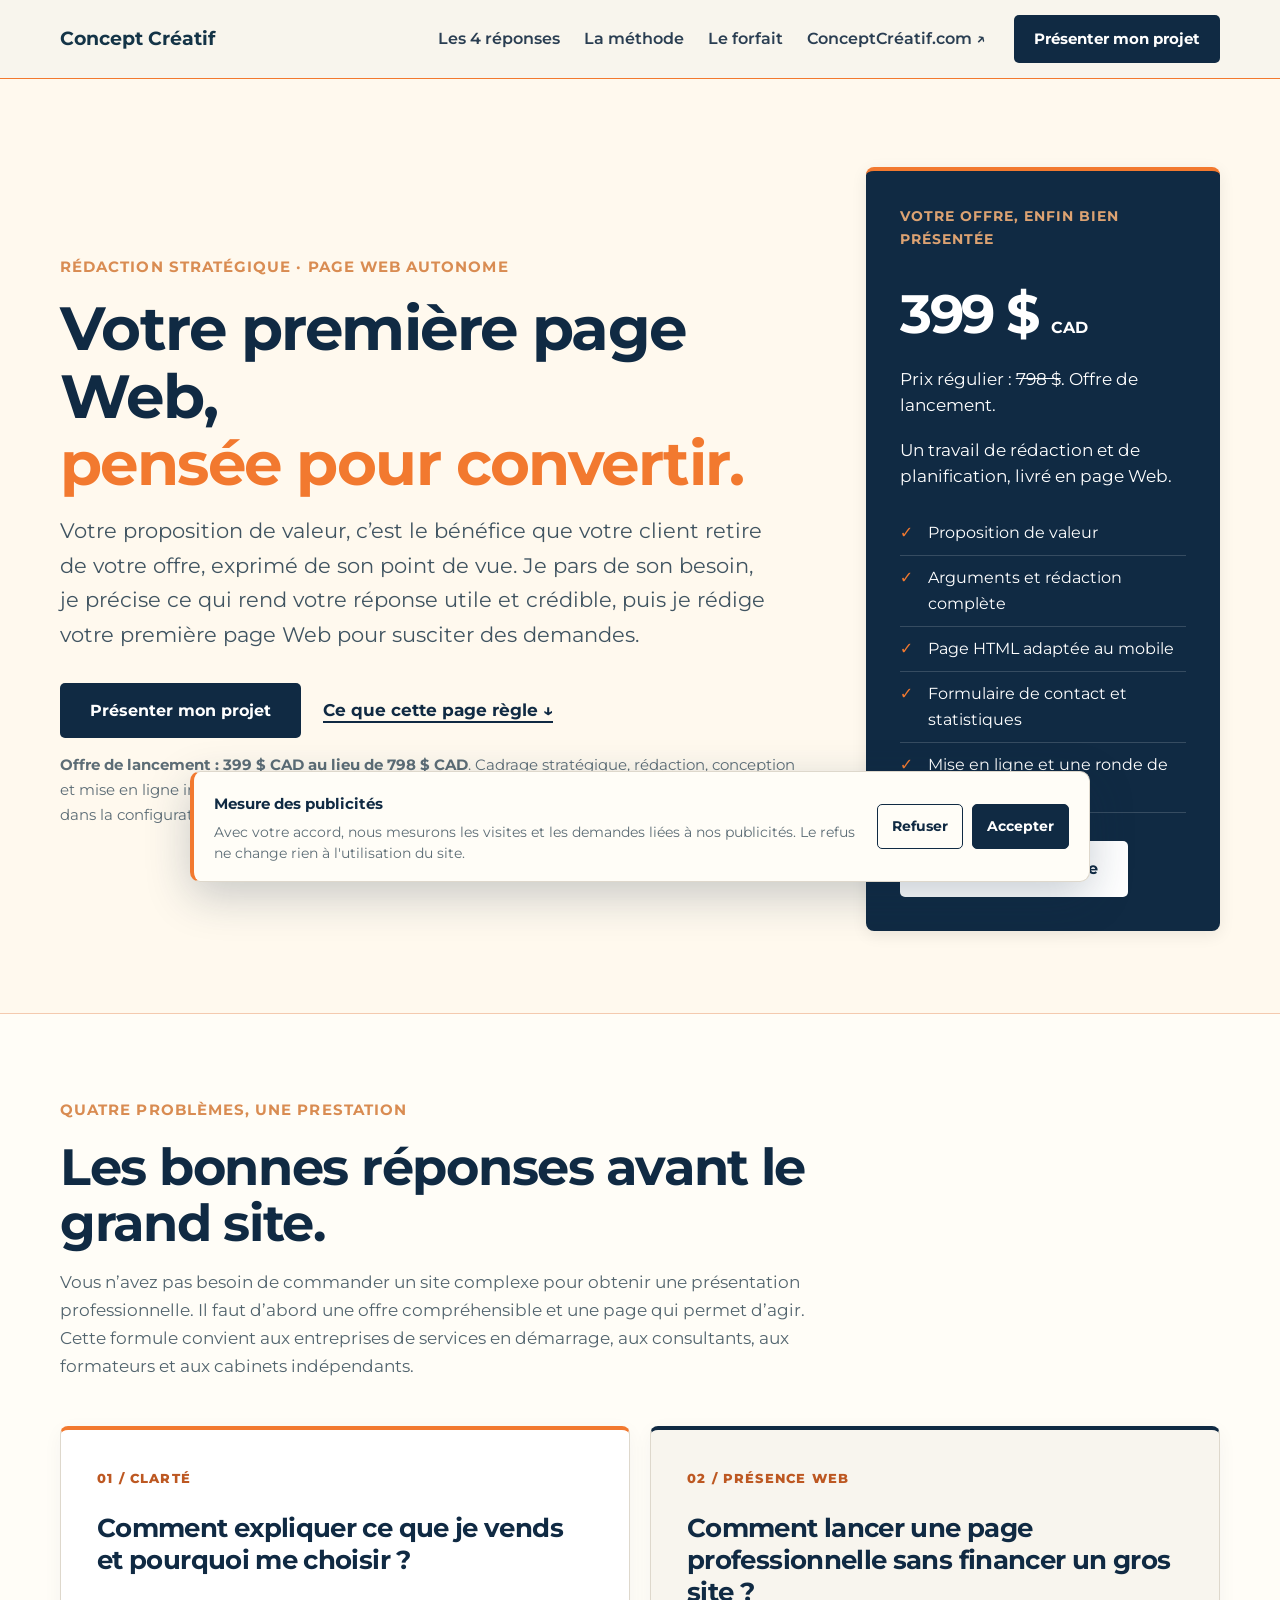
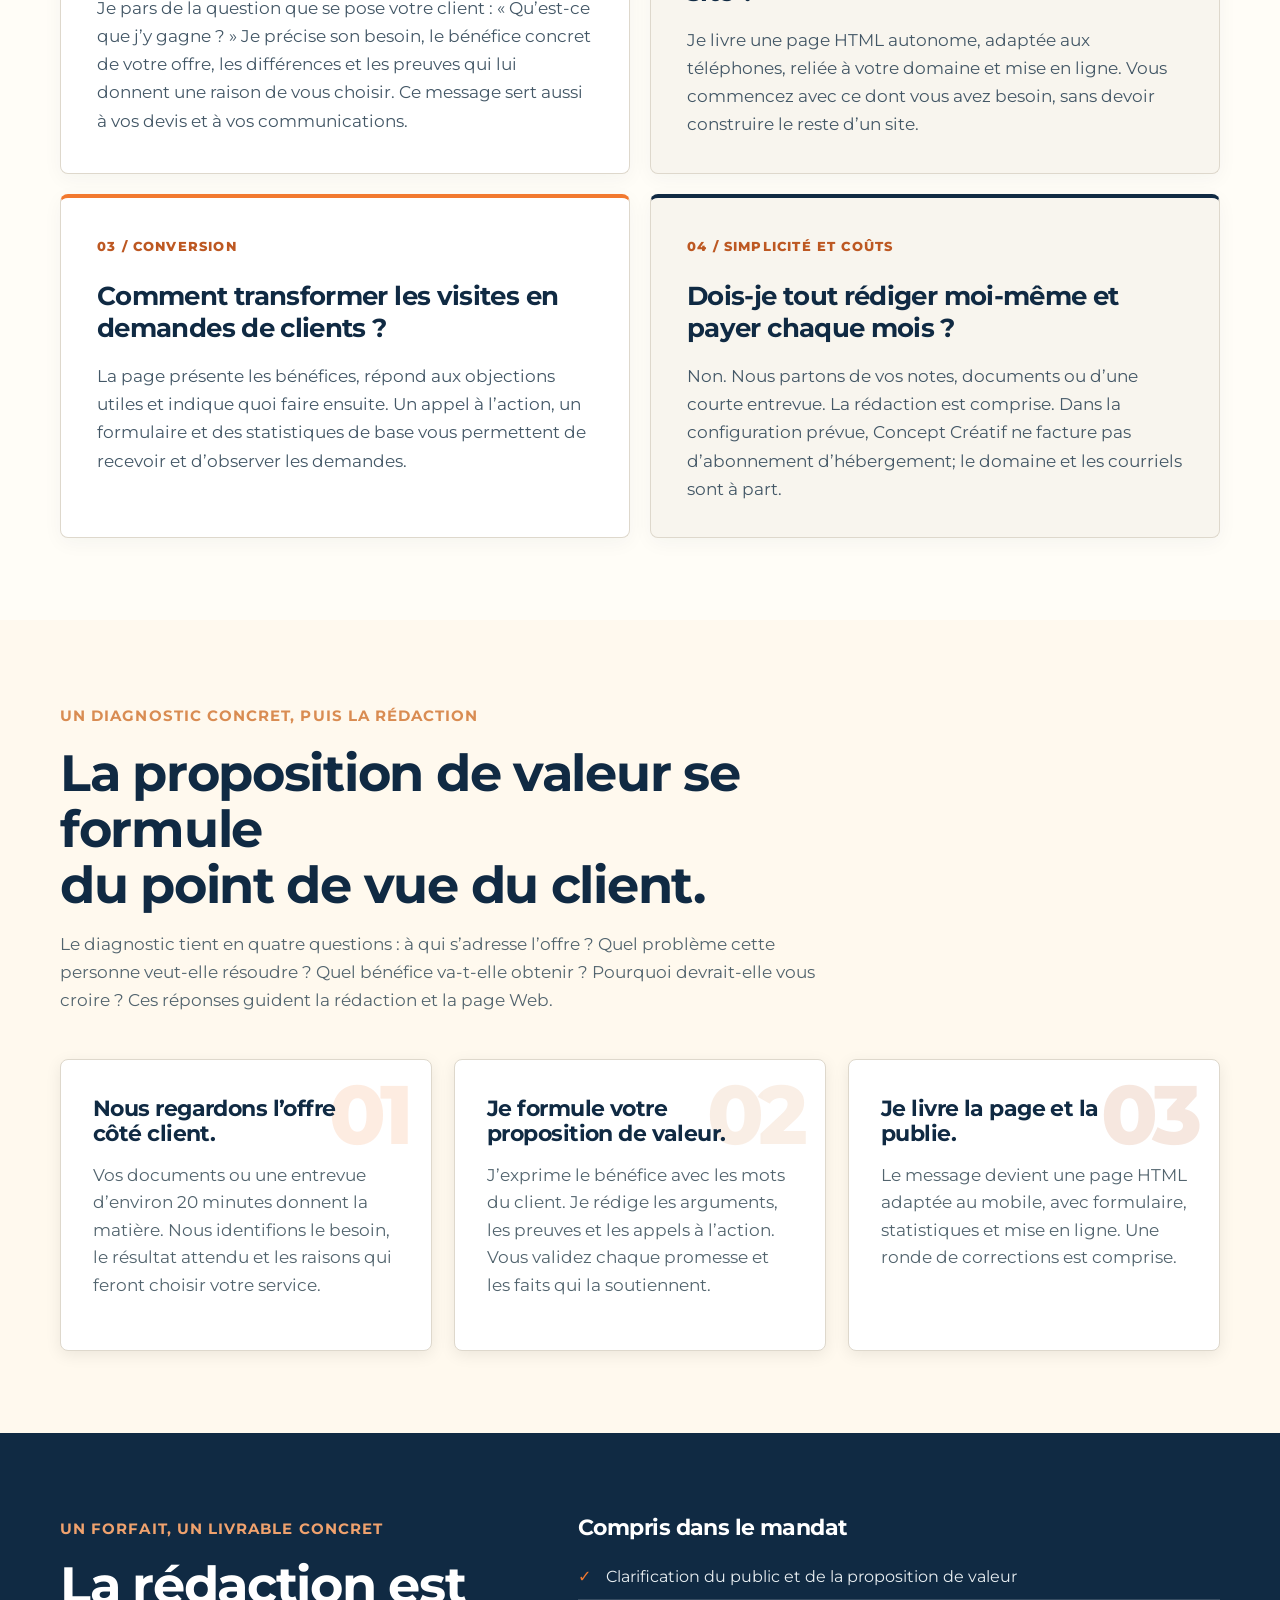
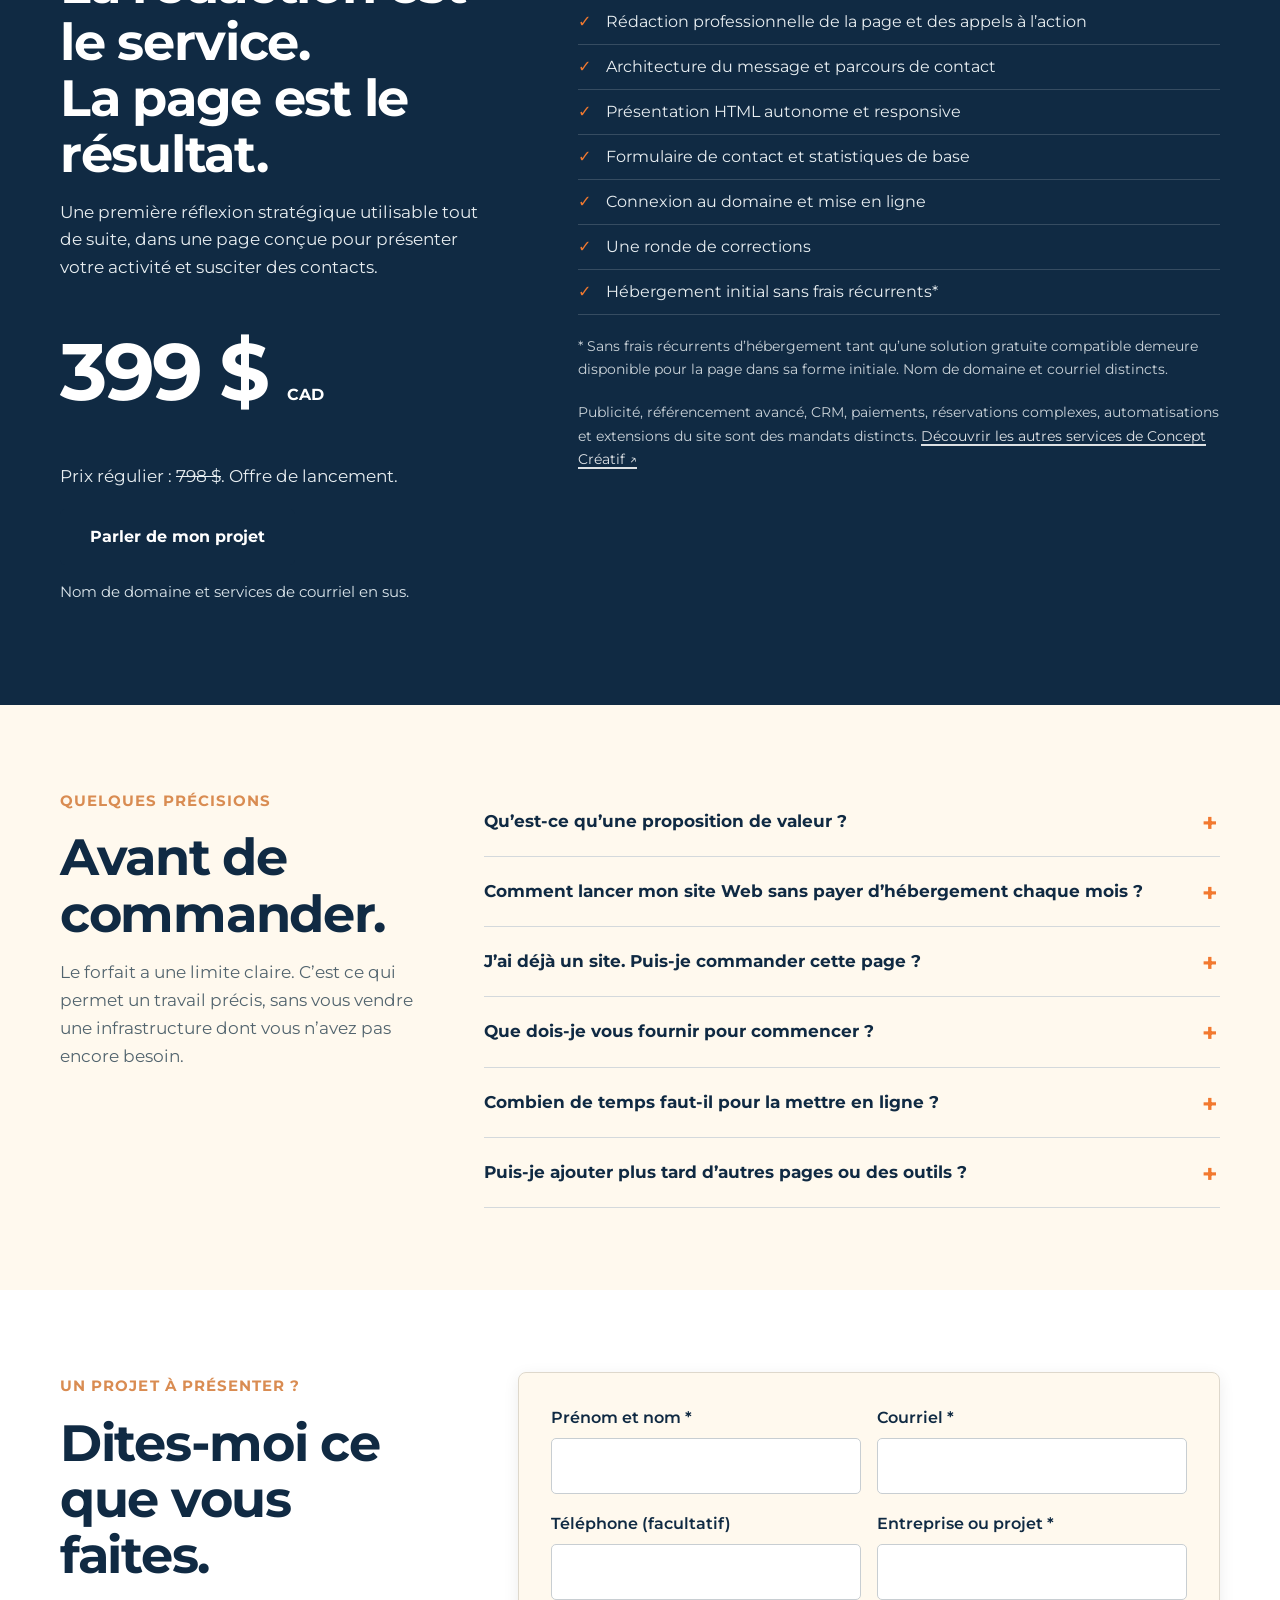
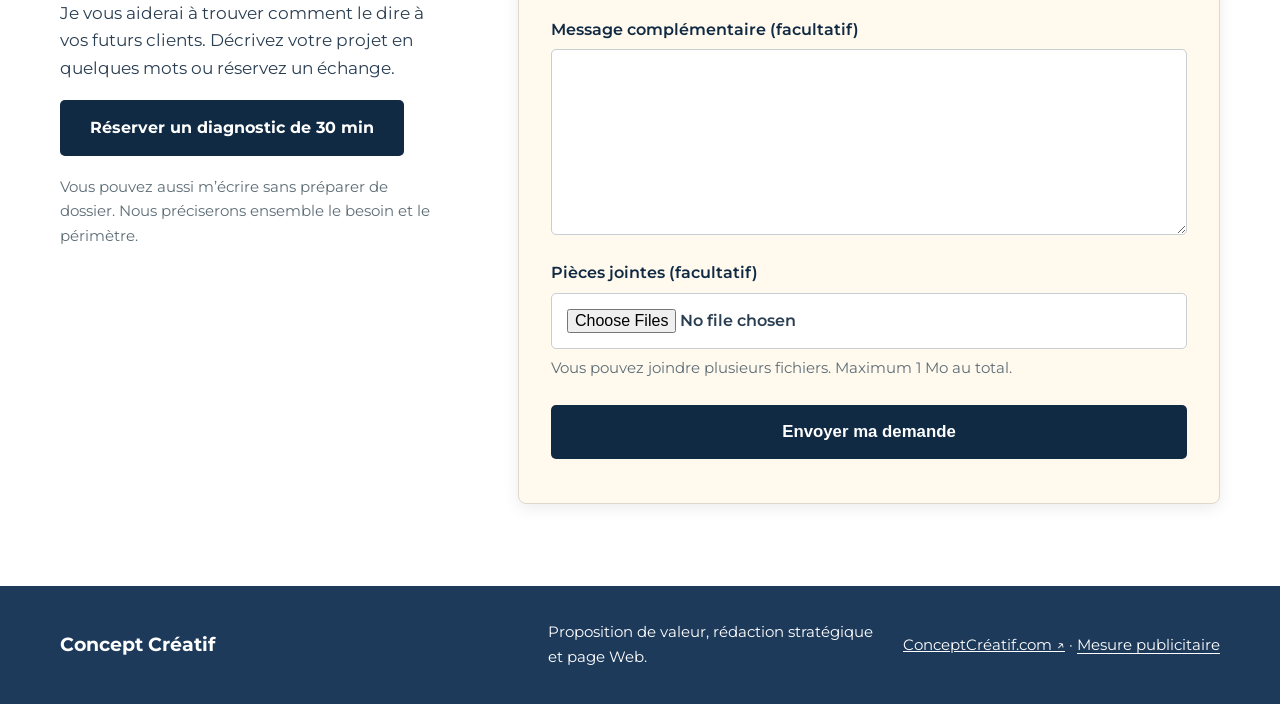
==== commit 308ec4eb: "Expliciter le diagnostic et la proposition de valeur côté client" ====
--- a/index.html
+++ b/index.html
@@ -50,7 +50,7 @@
       <div>
         <span class="eyebrow">Rédaction stratégique · Page Web autonome</span>
         <h1>Votre première page Web,<br><em>pensée pour convertir.</em></h1>
-        <p class="lead">Vous connaissez votre métier. Je clarifie votre proposition de valeur, rédige vos arguments et livre une page Web HTML autonome qui présente votre offre et invite vos futurs clients à vous contacter.</p>
+        <p class="lead">Votre proposition de valeur, c’est le bénéfice que votre client retire de votre offre, exprimé de son point de vue. Je pars de son besoin, je précise ce qui rend votre réponse utile et crédible, puis je rédige votre première page Web pour susciter des demandes.</p>
         <div class="hero-actions">
           <a class="button" href="#demande">Présenter mon projet</a>
           <a class="text-link" href="#reponses">Ce que cette page règle ↓</a>
@@ -84,7 +84,7 @@
         <article class="response-card">
           <span class="response-number">01 / Clarté</span>
           <h3>Comment expliquer ce que je vends et pourquoi me choisir&nbsp;?</h3>
-          <p>Je précise votre clientèle, le problème que vous résolvez, vos différences et les preuves qui vous rendent crédible. Puis je rédige une proposition de valeur qui sert aussi à vos devis et à vos communications.</p>
+          <p>Je pars de la question que se pose votre client : « Qu’est-ce que j’y gagne ? » Je précise son besoin, le bénéfice concret de votre offre, les différences et les preuves qui lui donnent une raison de vous choisir. Ce message sert aussi à vos devis et à vos communications.</p>
         </article>
         <article class="response-card">
           <span class="response-number">02 / Présence Web</span>
@@ -108,13 +108,14 @@
   <section class="section tint" id="processus">
     <div class="wrap">
       <div class="section-intro">
-        <span class="eyebrow">Comment nous travaillons</span>
-        <h2>Vous connaissez votre entreprise.<br>Je m’occupe de la raconter.</h2>
+        <span class="eyebrow">Un diagnostic concret, puis la rédaction</span>
+        <h2>La proposition de valeur se formule<br>du point de vue du client.</h2>
+        <p>Le diagnostic tient en quatre questions : à qui s’adresse l’offre ? Quel problème cette personne veut-elle résoudre ? Quel bénéfice va-t-elle obtenir ? Pourquoi devrait-elle vous croire ? Ces réponses guident la rédaction et la page Web.</p>
       </div>
       <div class="three cards process">
-        <article class="card"><span class="number" aria-hidden="true">01</span><h3>Nous cadrons l’offre.</h3><p>Vos documents ou une entrevue d’environ 20 minutes donnent la matière. Je détermine avec vous le public, l’objectif et le message central.</p></article>
-        <article class="card"><span class="number" aria-hidden="true">02</span><h3>Je rédige.</h3><p>Je formule la proposition de valeur, sélectionne les arguments et écris les textes de la page. Vous validez le fond et la direction.</p></article>
-        <article class="card"><span class="number" aria-hidden="true">03</span><h3>Je livre et publie.</h3><p>La présentation prend forme en HTML : design, mobile, formulaire, statistiques et mise en ligne. Une ronde de corrections est comprise.</p></article>
+        <article class="card"><span class="number" aria-hidden="true">01</span><h3>Nous regardons l’offre côté client.</h3><p>Vos documents ou une entrevue d’environ 20 minutes donnent la matière. Nous identifions le besoin, le résultat attendu et les raisons qui feront choisir votre service.</p></article>
+        <article class="card"><span class="number" aria-hidden="true">02</span><h3>Je formule votre proposition de valeur.</h3><p>J’exprime le bénéfice avec les mots du client. Je rédige les arguments, les preuves et les appels à l’action. Vous validez chaque promesse et les faits qui la soutiennent.</p></article>
+        <article class="card"><span class="number" aria-hidden="true">03</span><h3>Je livre la page et la publie.</h3><p>Le message devient une page HTML adaptée au mobile, avec formulaire, statistiques et mise en ligne. Une ronde de corrections est comprise.</p></article>
       </div>
     </div>
   </section>
@@ -155,6 +156,7 @@
         <p>Le forfait a une limite claire. C’est ce qui permet un travail précis, sans vous vendre une infrastructure dont vous n’avez pas encore besoin.</p>
       </div>
       <div class="faq">
+        <details><summary>Qu’est-ce qu’une proposition de valeur&nbsp;?</summary><p>C’est le bénéfice principal que le client obtient en choisissant votre offre, exprimé de son point de vue. Elle répond à « Qu’est-ce que j’y gagne ? » et indique pourquoi votre réponse mérite sa confiance. Nous l’établissons avant de rédiger la page.</p></details>
         <details><summary>Comment lancer mon site Web sans payer d’hébergement chaque mois&nbsp;?</summary><p>Pour présenter une entreprise en démarrage, une page HTML autonome peut être hébergée sur une solution gratuite compatible. Concept Créatif prend en charge la clarification de votre offre, la rédaction, le design et la mise en ligne : cette prestation est payante. Dans la configuration initiale, nous ne facturons pas d’abonnement mensuel d’hébergement; le nom de domaine et les courriels restent à votre charge.</p></details>
         <details><summary>J’ai déjà un site. Puis-je commander cette page&nbsp;?</summary><p>Oui. Elle peut présenter un nouveau service, une campagne ou une offre précise, sans refaire votre site existant.</p></details>
         <details><summary>Que dois-je vous fournir pour commencer&nbsp;?</summary><p>Vos coordonnées, le nom de votre entreprise et ce que vous souhaitez vendre. Vos documents sont utiles, mais une entrevue peut suffire à recueillir la matière initiale.</p></details>
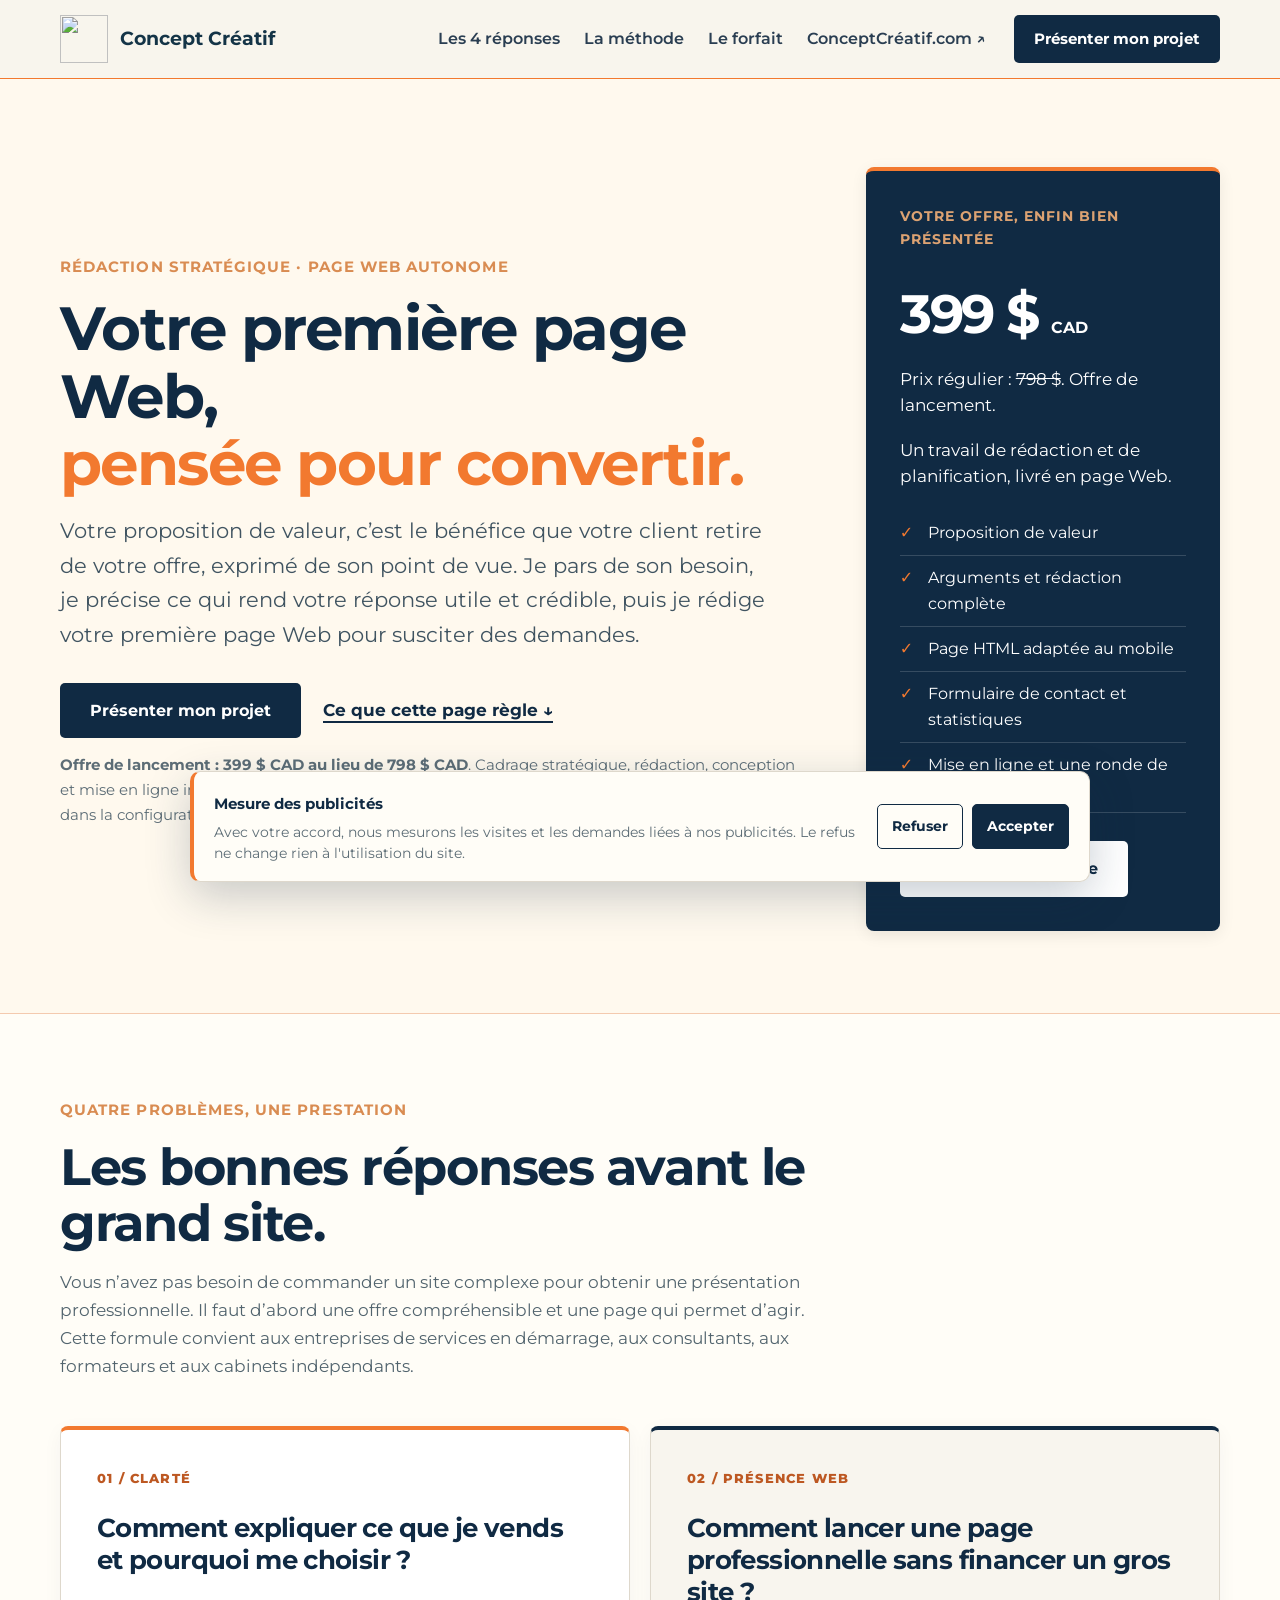
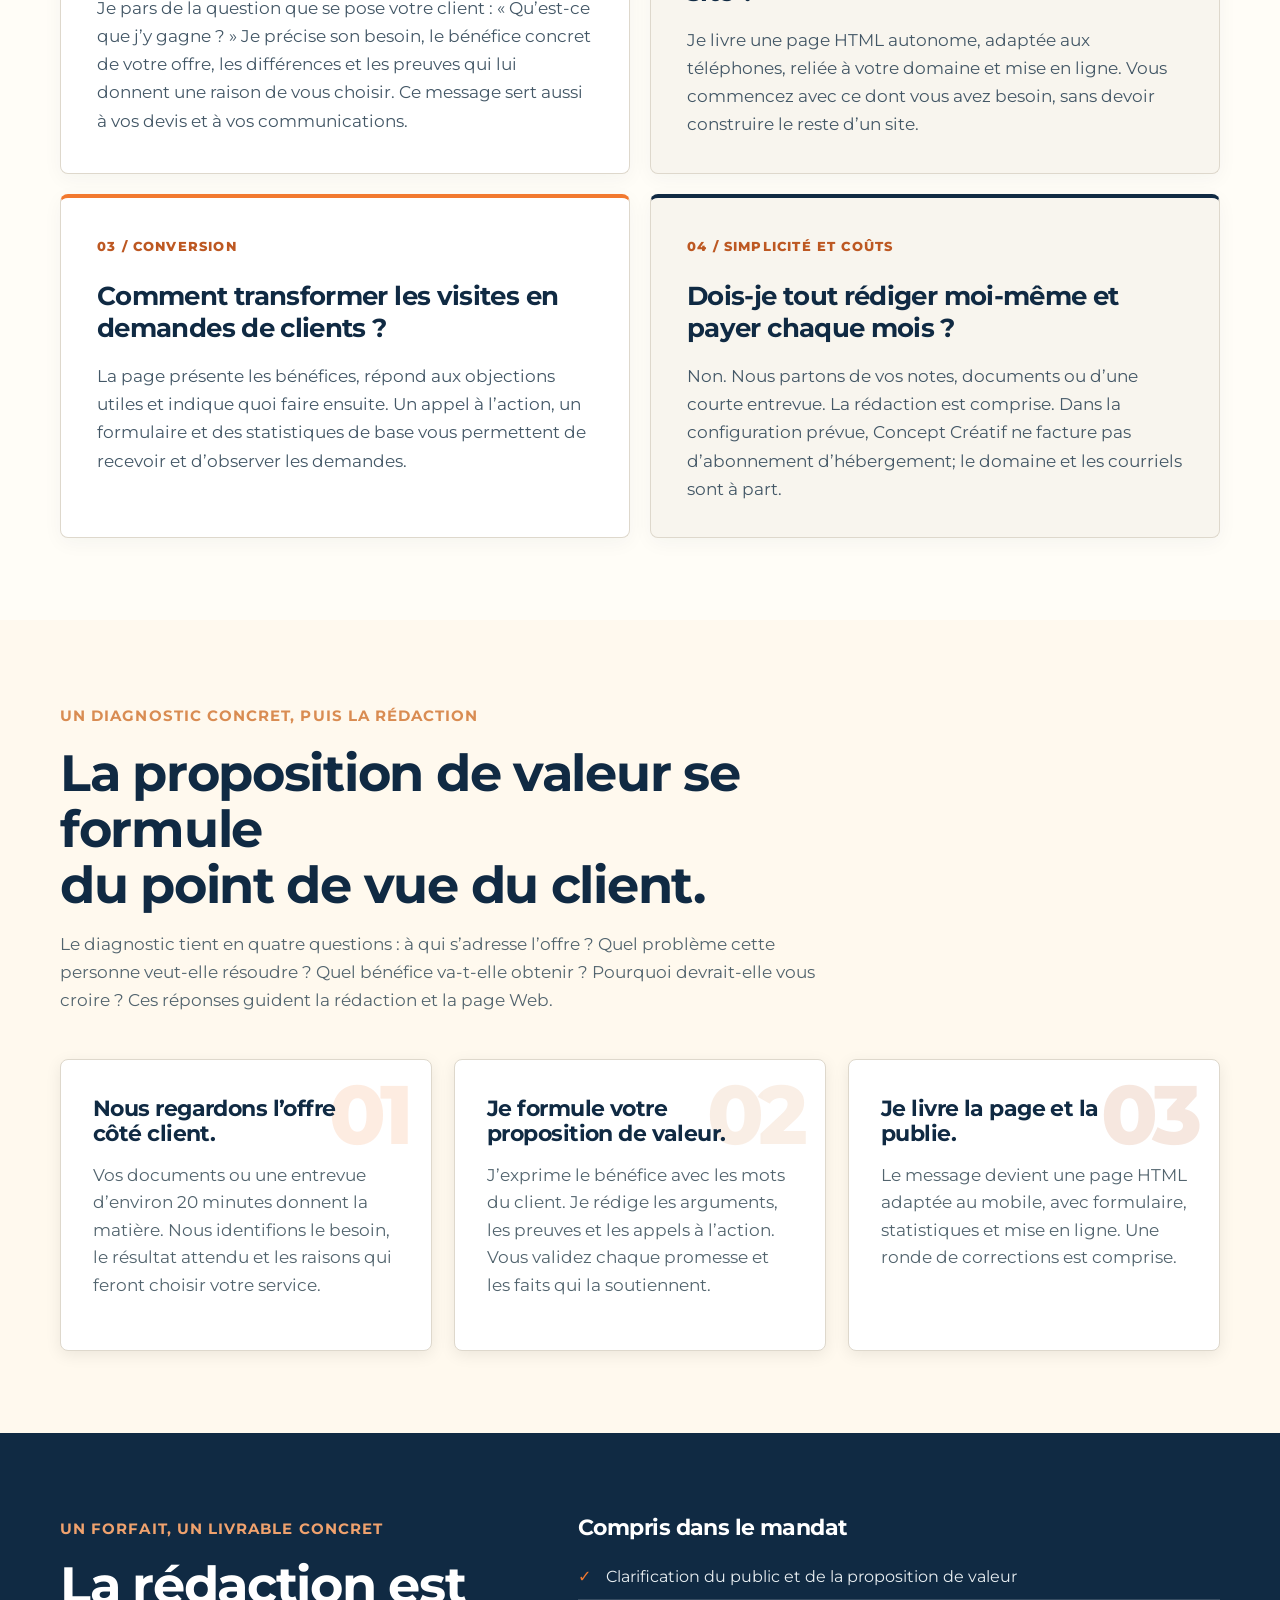
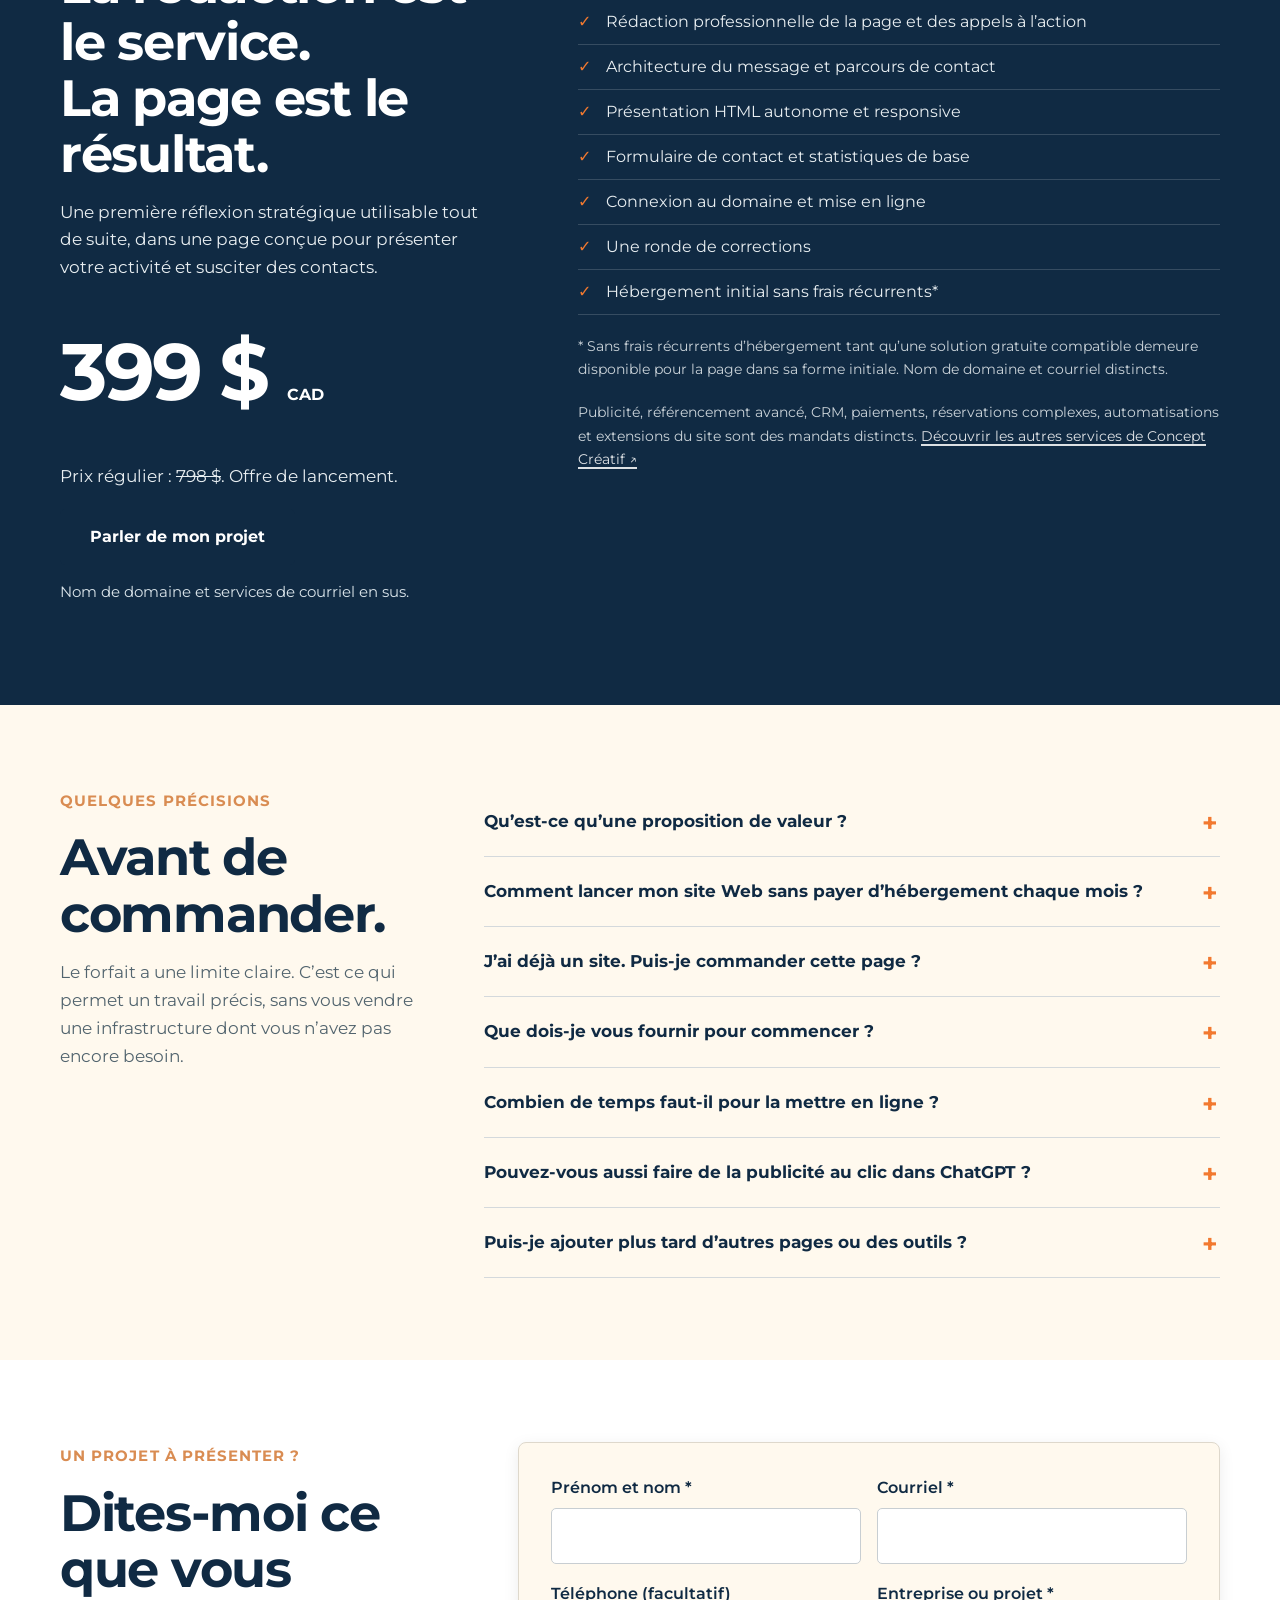
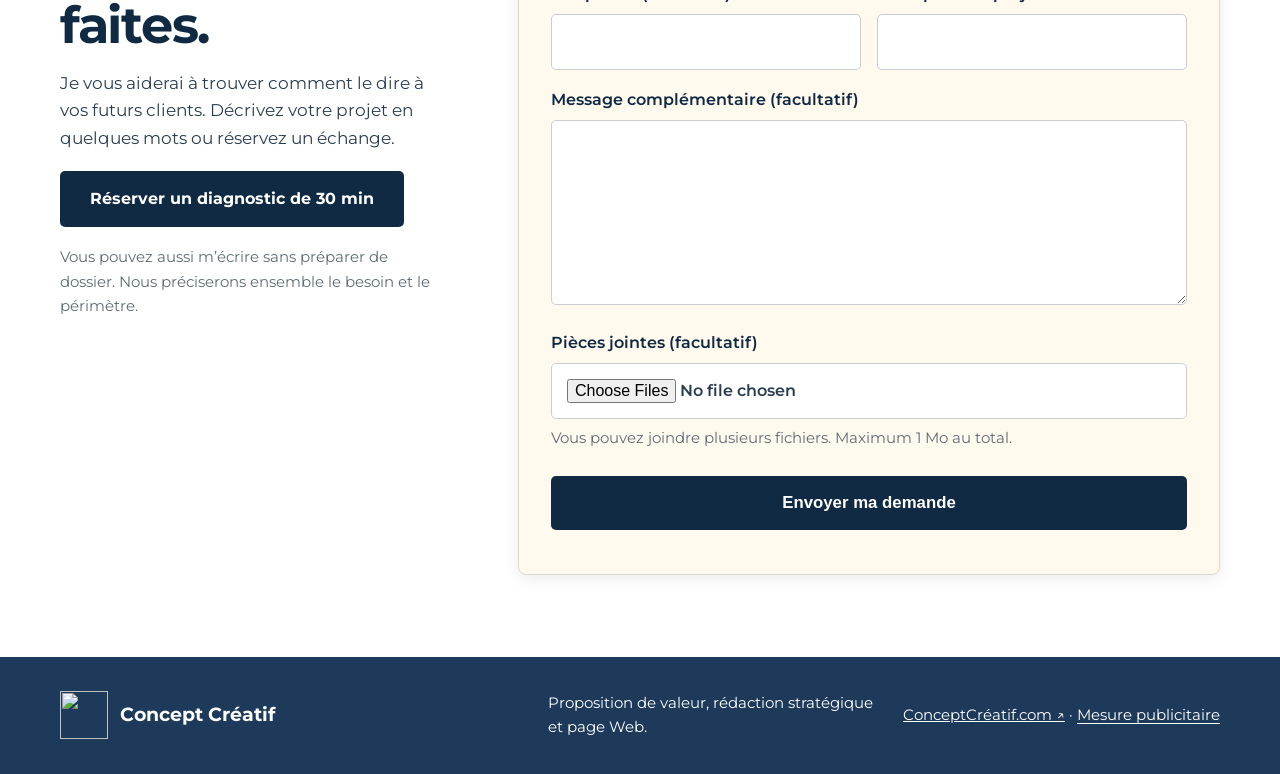
==== commit 0b0712e3: "Ajouter une FAQ sur les campagnes PPC ChatGPT Ads facultatives" ====
--- a/index.html
+++ b/index.html
@@ -161,6 +161,7 @@
         <details><summary>J’ai déjà un site. Puis-je commander cette page&nbsp;?</summary><p>Oui. Elle peut présenter un nouveau service, une campagne ou une offre précise, sans refaire votre site existant.</p></details>
         <details><summary>Que dois-je vous fournir pour commencer&nbsp;?</summary><p>Vos coordonnées, le nom de votre entreprise et ce que vous souhaitez vendre. Vos documents sont utiles, mais une entrevue peut suffire à recueillir la matière initiale.</p></details>
         <details><summary>Combien de temps faut-il pour la mettre en ligne&nbsp;?</summary><p>La livraison est rapide pour un mandat simple. Le délai dépend du contenu à préciser, de votre validation et de l’accès au domaine. Nous convenons de la date avant de commencer.</p></details>
+        <details><summary>Pouvez-vous aussi faire de la publicité au clic dans ChatGPT&nbsp;?</summary><p>Oui. Une fois votre page en ligne, Concept Créatif peut aussi préparer et gérer une campagne ChatGPT Ads pour y attirer des visiteurs. Nous pouvons définir l’objectif, rédiger les annonces, configurer une campagne au coût par clic (PPC/CPC) et suivre ses résultats. <strong>Ce service est facultatif et n’est pas compris dans le forfait de création de page à 399&nbsp;$.</strong> Les honoraires d’accompagnement et le budget publicitaire sont distincts. Le lancement dépend des conditions d’accès à ChatGPT Ads. <a href="https://conceptcreatif.com/">Découvrir Concept Créatif et ses services complémentaires&nbsp;↗</a></p></details>
         <details><summary>Puis-je ajouter plus tard d’autres pages ou des outils&nbsp;?</summary><p>Oui. Cette page peut demeurer autonome. Des ajouts — autres pages, publicité, CRM ou automatisations — peuvent faire l’objet d’un mandat distinct avec <a href="https://conceptcreatif.com/">Concept Créatif</a>.</p></details>
       </div>
     </div>
